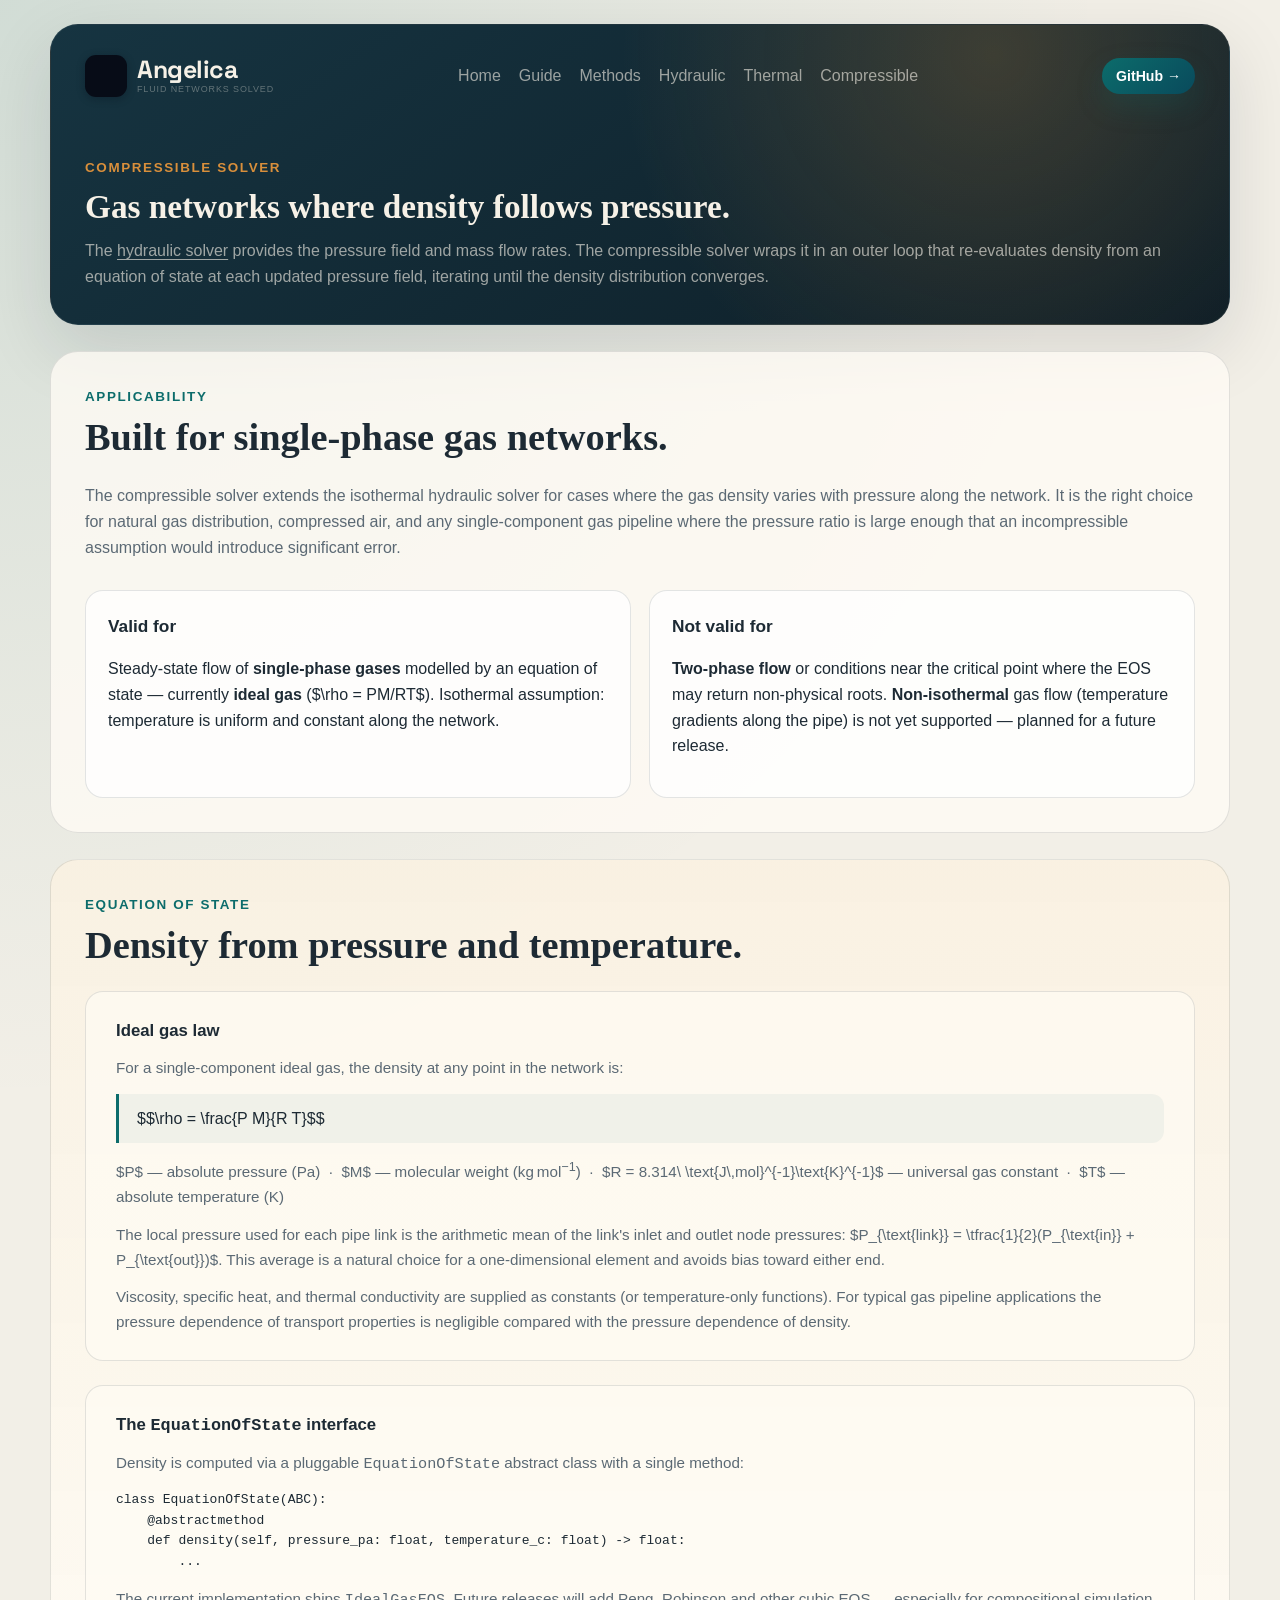
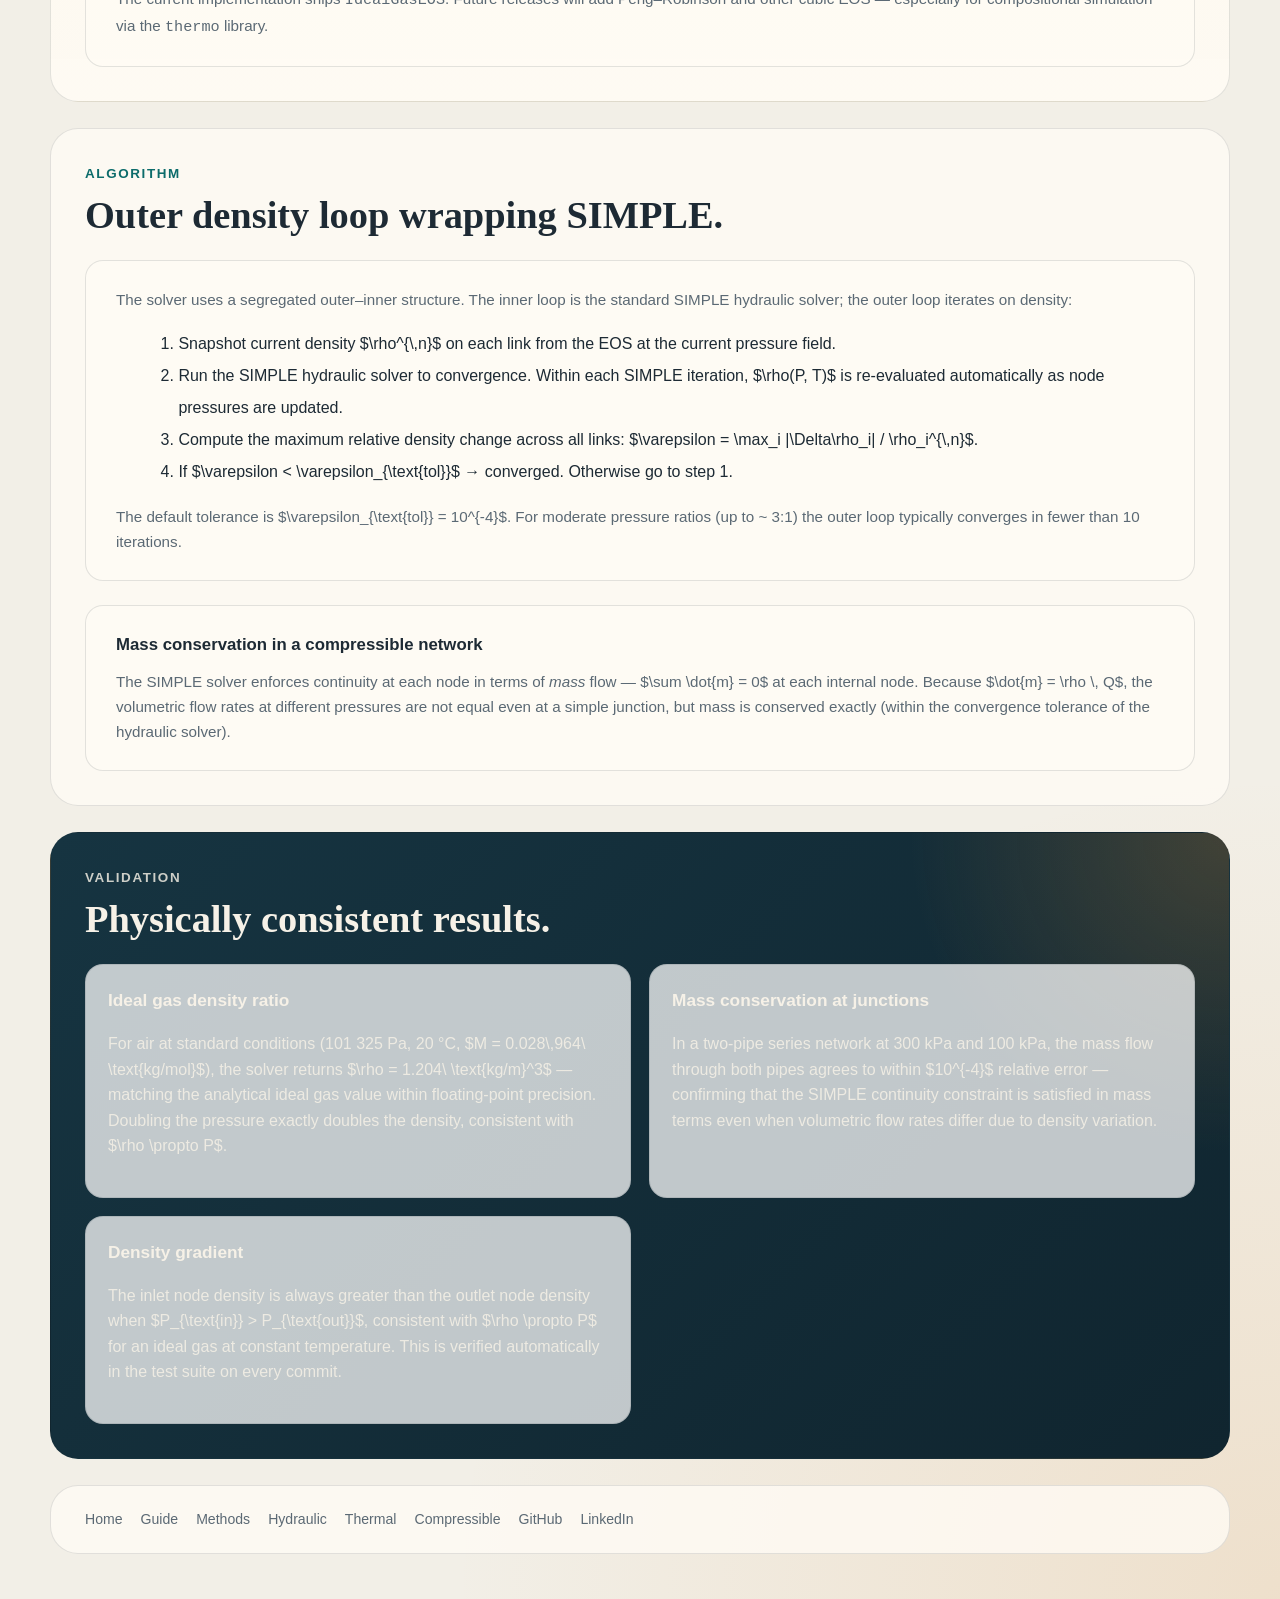
==== compressible.html @ 3259a933 "Add compressible solver page and update site navigation New page: compressible.html — ideal gas EOS," ====
<!DOCTYPE html>
<html lang="en">
  <head>
    <meta charset="UTF-8" />
    <meta name="viewport" content="width=device-width, initial-scale=1.0" />
    <title>Angelica — Compressible Solver</title>
    <meta
      name="description"
      content="Steady compressible pipe network solver: ideal gas equation of state, outer density iteration loop, and the segregated SIMPLE hydraulic core."
    />
    <meta property="og:type"        content="website" />
    <meta property="og:title"       content="Angelica — Compressible Solver" />
    <meta property="og:description" content="Compressible solver for gas pipe networks. Ideal gas EOS, density updated from pressure at each outer iteration, mass conservation verified." />
    <meta property="og:url"         content="https://scimonCFD.github.io/Angelica_website/compressible.html" />
    <meta name="twitter:card"       content="summary_large_image" />
    <meta property="og:image"       content="https://scimonCFD.github.io/Angelica_website/assets/slide_pipe.svg" />
    <link rel="preconnect" href="https://fonts.googleapis.com" />
    <link rel="preconnect" href="https://fonts.gstatic.com" crossorigin />
    <link href="https://fonts.googleapis.com/css2?family=Space+Grotesk:wght@700&display=swap" rel="stylesheet" />
    <link rel="stylesheet" href="https://cdn.jsdelivr.net/npm/katex@0.16.9/dist/katex.min.css" />
    <link rel="canonical" href="https://scimonCFD.github.io/Angelica_website/compressible.html" />
    <link rel="stylesheet" href="styles.css?v=15" />
    <link rel="icon" href="assets/logomark.svg" type="image/svg+xml" />
  </head>
  <body>
    <div class="page-shell">

      <header class="hero compact-hero methods-dark">
        <nav class="topbar">
          <a class="brand" href="index.html">
            <span class="brand-icon">
              <img src="assets/logomark.svg" alt="" class="brand-mark" />
            </span>
            <span class="brand-lockup">
              <span class="brand-name">Angelica</span>
              <span class="brand-tagline">Fluid networks solved</span>
            </span>
          </a>
          <div class="toplinks">
            <a href="index.html">Home</a>
            <a href="guide.html">Guide</a>
            <a href="methods.html">Methods</a>
            <a href="hydraulic.html">Hydraulic</a>
            <a href="thermal.html">Thermal</a>
            <a href="compressible.html">Compressible</a>
          </div>
          <a class="button primary small" href="https://github.com/ScimonCFD/Angelica" target="_blank" rel="noreferrer">GitHub &rarr;</a>
        </nav>

        <div class="methods-page-title">
          <p class="eyebrow">Compressible Solver</p>
          <h1>Gas networks where density follows pressure.</h1>
          <p class="methods-subtitle">
            The <a href="hydraulic.html" style="color:inherit;text-decoration:underline;text-underline-offset:3px;">hydraulic solver</a>
            provides the pressure field and mass flow rates.
            The compressible solver wraps it in an outer loop that re-evaluates
            density from an equation of state at each updated pressure field,
            iterating until the density distribution converges.
          </p>
        </div>
      </header>

      <main>

        <!-- SCOPE -->
        <section id="scope" class="section">
          <div class="section-head">
            <p class="eyebrow">Applicability</p>
            <h2>Built for single-phase gas networks.</h2>
          </div>
          <p class="section-intro">
            The compressible solver extends the isothermal hydraulic solver for cases
            where the gas density varies with pressure along the network.
            It is the right choice for natural gas distribution, compressed air,
            and any single-component gas pipeline where the pressure ratio is large
            enough that an incompressible assumption would introduce significant error.
          </p>
          <div class="bc-grid">
            <article class="info-card">
              <h3>Valid for</h3>
              <p>Steady-state flow of <strong>single-phase gases</strong> modelled
                by an equation of state — currently <strong>ideal gas</strong>
                ($\rho = PM/RT$). Isothermal assumption: temperature is uniform
                and constant along the network.</p>
            </article>
            <article class="info-card">
              <h3>Not valid for</h3>
              <p><strong>Two-phase flow</strong> or conditions near the critical
                point where the EOS may return non-physical roots.
                <strong>Non-isothermal</strong> gas flow (temperature gradients
                along the pipe) is not yet supported — planned for a future release.</p>
            </article>
          </div>
        </section>

        <!-- EQUATION OF STATE -->
        <section id="eos" class="section accent">
          <div class="section-head">
            <p class="eyebrow">Equation of state</p>
            <h2>Density from pressure and temperature.</h2>
          </div>

          <div class="method-block">
            <h3>Ideal gas law</h3>
            <p>
              For a single-component ideal gas, the density at any point in
              the network is:
            </p>
            <div class="eq-display">
              $$\rho = \frac{P M}{R T}$$
            </div>
            <p class="var-list">
              $P$ — absolute pressure (Pa) &nbsp;&middot;&nbsp;
              $M$ — molecular weight (kg&thinsp;mol<sup>&minus;1</sup>) &nbsp;&middot;&nbsp;
              $R = 8.314\ \text{J\,mol}^{-1}\text{K}^{-1}$ — universal gas constant &nbsp;&middot;&nbsp;
              $T$ — absolute temperature (K)
            </p>
            <p>
              The local pressure used for each pipe link is the arithmetic mean
              of the link's inlet and outlet node pressures:
              $P_{\text{link}} = \tfrac{1}{2}(P_{\text{in}} + P_{\text{out}})$.
              This average is a natural choice for a one-dimensional element
              and avoids bias toward either end.
            </p>
            <p>
              Viscosity, specific heat, and thermal conductivity are supplied as
              constants (or temperature-only functions). For typical gas pipeline
              applications the pressure dependence of transport properties is
              negligible compared with the pressure dependence of density.
            </p>
          </div>

          <div class="method-block">
            <h3>The <code>EquationOfState</code> interface</h3>
            <p>
              Density is computed via a pluggable <code>EquationOfState</code>
              abstract class with a single method:
            </p>
            <pre class="code-block">class EquationOfState(ABC):
    @abstractmethod
    def density(self, pressure_pa: float, temperature_c: float) -&gt; float:
        ...</pre>
            <p>
              The current implementation ships <code>IdealGasEOS</code>. Future
              releases will add Peng–Robinson and other cubic EOS — especially for
              compositional simulation via the
              <a href="https://github.com/CalebBell/thermo" target="_blank" rel="noreferrer"><code>thermo</code></a> library.
            </p>
          </div>
        </section>

        <!-- ALGORITHM -->
        <section id="algorithm" class="section">
          <div class="section-head">
            <p class="eyebrow">Algorithm</p>
            <h2>Outer density loop wrapping SIMPLE.</h2>
          </div>

          <div class="method-block">
            <p>
              The solver uses a segregated outer–inner structure.
              The inner loop is the standard SIMPLE hydraulic solver;
              the outer loop iterates on density:
            </p>
            <ol style="margin-left:1.4rem;line-height:2;">
              <li>Snapshot current density $\rho^{\,n}$ on each link from the EOS
                at the current pressure field.</li>
              <li>Run the SIMPLE hydraulic solver to convergence.
                Within each SIMPLE iteration, $\rho(P, T)$ is re-evaluated
                automatically as node pressures are updated.</li>
              <li>Compute the maximum relative density change across all links:
                $\varepsilon = \max_i |\Delta\rho_i| / \rho_i^{\,n}$.</li>
              <li>If $\varepsilon &lt; \varepsilon_{\text{tol}}$ &rarr; converged.
                Otherwise go to step&nbsp;1.</li>
            </ol>
            <p>
              The default tolerance is $\varepsilon_{\text{tol}} = 10^{-4}$.
              For moderate pressure ratios (up to ~&nbsp;3:1) the outer loop
              typically converges in fewer than 10 iterations.
            </p>
          </div>

          <div class="method-block">
            <h3>Mass conservation in a compressible network</h3>
            <p>
              The SIMPLE solver enforces continuity at each node in terms of
              <em>mass</em> flow — $\sum \dot{m} = 0$ at each internal node.
              Because $\dot{m} = \rho \, Q$, the volumetric flow rates at
              different pressures are not equal even at a simple junction,
              but mass is conserved exactly (within the convergence tolerance
              of the hydraulic solver).
            </p>
          </div>
        </section>

        <!-- VALIDATION -->
        <section id="validation" class="section dark">
          <div class="section-head">
            <p class="eyebrow">Validation</p>
            <h2>Physically consistent results.</h2>
          </div>
          <div class="bc-grid">
            <article class="info-card">
              <h3>Ideal gas density ratio</h3>
              <p>
                For air at standard conditions (101&nbsp;325&nbsp;Pa, 20&nbsp;&deg;C,
                $M = 0.028\,964\ \text{kg/mol}$), the solver returns
                $\rho = 1.204\ \text{kg/m}^3$ — matching the analytical
                ideal gas value within floating-point precision.
                Doubling the pressure exactly doubles the density, consistent
                with $\rho \propto P$.
              </p>
            </article>
            <article class="info-card">
              <h3>Mass conservation at junctions</h3>
              <p>
                In a two-pipe series network at 300&nbsp;kPa and 100&nbsp;kPa,
                the mass flow through both pipes agrees to within $10^{-4}$
                relative error — confirming that the SIMPLE continuity
                constraint is satisfied in mass terms even when volumetric
                flow rates differ due to density variation.
              </p>
            </article>
            <article class="info-card">
              <h3>Density gradient</h3>
              <p>
                The inlet node density is always greater than the outlet node
                density when $P_{\text{in}} > P_{\text{out}}$, consistent with
                $\rho \propto P$ for an ideal gas at constant temperature.
                This is verified automatically in the test suite on every commit.
              </p>
            </article>
          </div>
        </section>

      </main>

      <div id="references-root"></div>

      <footer class="site-footer">
        <nav class="footer-links">
          <a href="index.html">Home</a>
          <a href="guide.html">Guide</a>
          <a href="methods.html">Methods</a>
          <a href="hydraulic.html">Hydraulic</a>
          <a href="thermal.html">Thermal</a>
          <a href="compressible.html">Compressible</a>
          <a href="https://github.com/ScimonCFD/Angelica" target="_blank" rel="noreferrer">GitHub</a>
          <a href="https://www.linkedin.com/in/simonrodriguezl" target="_blank" rel="noreferrer">LinkedIn</a>
        </nav>
      </footer>

    </div>

    <script defer src="https://cdn.jsdelivr.net/npm/katex@0.16.9/dist/katex.min.js"></script>
    <script defer src="https://cdn.jsdelivr.net/npm/katex@0.16.9/dist/contrib/auto-render.min.js"
      onload="renderMathInElement(document.body, {delimiters:[{left:'$$',right:'$$',display:true},{left:'$',right:'$',display:false}]})"></script>
  </body>
</html>
---- styles.css ----
:root {
  --bg: #f2efe7;
  --panel: #fffaf0;
  --ink: #1d2a34;
  --muted: #5b6974;
  --line: rgba(29, 42, 52, 0.12);
  --brand: #0c6c6b;
  --brand-deep: #094a5c;
  --accent: #d98f3b;
  --shadow: 0 24px 70px rgba(14, 26, 38, 0.12);
  --radius-lg: 28px;
  --radius-md: 18px;
  --radius-sm: 12px;
}

* {
  box-sizing: border-box;
}

html {
  scroll-behavior: smooth;
}

body {
  margin: 0;
  color: var(--ink);
  background:
    radial-gradient(circle at top left, rgba(12, 108, 107, 0.14), transparent 32%),
    radial-gradient(circle at bottom right, rgba(217, 143, 59, 0.16), transparent 24%),
    var(--bg);
  font-family: "Avenir Next", "Segoe UI", "Helvetica Neue", sans-serif;
  line-height: 1.6;
}

a {
  color: inherit;
  text-decoration: none;
}

.page-shell {
  width: min(1180px, calc(100% - 40px));
  margin: 24px auto 48px;
}

.hero {
  padding: 30px 34px 40px;
  border: 1px solid var(--line);
  border-radius: var(--radius-lg);
  background:
    linear-gradient(135deg, rgba(255, 250, 240, 0.96), rgba(245, 241, 232, 0.96)),
    var(--panel);
  box-shadow: var(--shadow);
}

/* Topbar: 3-item layout */
.topbar {
  display: flex;
  align-items: center;
  justify-content: space-between;
  gap: 24px;
  margin-bottom: 46px;
}

.brand {
  display: flex;
  align-items: center;
  gap: 10px;
}

.brand-icon {
  display: flex;
  align-items: center;
  justify-content: center;
  width: 42px;
  height: 42px;
  background: #070c17;
  border-radius: 11px;
  flex-shrink: 0;
  box-shadow: 0 2px 8px rgba(7, 12, 23, 0.28);
}

.brand-mark {
  height: 28px;
  width: auto;
}

.brand-icon--sm {
  width: 30px;
  height: 30px;
  border-radius: 8px;
}

.brand-name--sm {
  font-size: 1.05rem;
}

.brand-lockup {
  display: block;
}

.brand-name {
  display: block;
  font-family: "Space Grotesk", "Inter", "Segoe UI", sans-serif;
  font-size: 1.55rem;
  font-weight: 700;
  letter-spacing: -0.02em;
  color: var(--ink);
  line-height: 1;
}

.brand-tagline {
  display: block;
  font-size: 0.56rem;
  font-weight: 500;
  letter-spacing: 0.1em;
  text-transform: uppercase;
  color: var(--muted);
  opacity: 0.7;
  line-height: 1;
  margin-top: 3px;
}

.toplinks {
  display: flex;
  flex-wrap: wrap;
  gap: 18px;
  color: var(--muted);
}

.toplinks a:hover {
  color: var(--brand-deep);
}

.hero-grid {
  display: grid;
  grid-template-columns: 1.1fr 0.9fr;
  gap: 34px;
  align-items: center;
}

.eyebrow {
  margin: 0 0 10px;
  color: var(--brand);
  font-size: 0.84rem;
  font-weight: 700;
  letter-spacing: 0.12em;
  text-transform: uppercase;
}

.hero h1,
.section h2 {
  margin: 0;
  font-family: Georgia, "Times New Roman", serif;
  line-height: 1.08;
}

.hero h1 {
  font-size: clamp(1.8rem, 3.2vw, 3.4rem);
  max-width: 26ch;
}

.hero-text {
  max-width: 58ch;
  margin: 18px 0 0;
  font-size: 1.08rem;
  color: var(--muted);
}

.hero-actions {
  display: flex;
  flex-wrap: wrap;
  gap: 14px;
  margin-top: 28px;
}

.button {
  display: inline-flex;
  align-items: center;
  justify-content: center;
  min-height: 48px;
  padding: 0 18px;
  border-radius: 999px;
  font-weight: 700;
  transition: transform 140ms ease, box-shadow 140ms ease, background 140ms ease;
}

.button:hover {
  transform: translateY(-1px);
}

.button.primary {
  color: white;
  background: linear-gradient(135deg, var(--brand), var(--brand-deep));
  box-shadow: 0 12px 28px rgba(12, 108, 107, 0.22);
}

.button.secondary {
  border: 1px solid var(--line);
  background: rgba(255, 255, 255, 0.55);
}

/* Small button variant */
.button.small { min-height: 36px; padding: 0 14px; font-size: 0.88rem; }

.hero-panel {
  display: flex;
  justify-content: center;
}

/* Card hover lift */
.hero-card, .info-card, .step {
  border: 1px solid var(--line);
  border-radius: var(--radius-md);
  background: rgba(255, 255, 255, 0.74);
  transition: transform 160ms ease, box-shadow 160ms ease;
}

.info-card:hover, .step:hover {
  transform: translateY(-2px);
  box-shadow: 0 8px 28px rgba(14, 26, 38, 0.10);
}

.hero-card {
  width: 100%;
  padding: 26px;
}

.card-label {
  margin-bottom: 18px;
  color: var(--muted);
  font-size: 0.88rem;
  text-transform: uppercase;
  letter-spacing: 0.08em;
}

.feature-list {
  margin: 0;
  padding-left: 20px;
}

.feature-list li + li {
  margin-top: 8px;
}

.section {
  margin-top: 26px;
  padding: 34px;
  border: 1px solid var(--line);
  border-radius: var(--radius-lg);
  background: rgba(255, 252, 245, 0.78);
}

.section.accent {
  background: linear-gradient(180deg, rgba(249, 241, 225, 0.94), rgba(255, 251, 244, 0.9));
}

.section.dark {
  color: #f6f1e7;
  background:
    radial-gradient(circle at top right, rgba(217, 143, 59, 0.24), transparent 24%),
    linear-gradient(135deg, #163441, #10252f);
}

.section.dark .eyebrow,
.section.dark p {
  color: rgba(246, 241, 231, 0.82);
}

.section-head {
  margin-bottom: 24px;
}

.section h2 {
  font-size: clamp(1.75rem, 3vw, 3rem);
}

.two-column {
  display: grid;
  grid-template-columns: repeat(2, minmax(0, 1fr));
  gap: 26px;
}

.steps {
  display: grid;
  grid-template-columns: repeat(4, minmax(0, 1fr));
  gap: 18px;
}

.step,
.info-card {
  padding: 22px;
}

.step-number {
  display: inline-block;
  margin-bottom: 12px;
  color: var(--accent);
  font-weight: 800;
  letter-spacing: 0.08em;
}

.step h3,
.info-card h3 {
  margin: 0 0 10px;
  font-size: 1.08rem;
}

.card-link {
  margin-top: 14px;
  font-weight: 700;
  color: var(--brand-deep);
}

.cards {
  display: grid;
  grid-template-columns: repeat(3, minmax(0, 1fr));
  gap: 18px;
  align-items: start;
}

.bench-table {
  width: 100%;
  border-collapse: collapse;
  margin: 14px 0 8px;
  font-size: 0.82rem;
}

.bench-table th,
.bench-table td {
  padding: 5px 8px;
  text-align: right;
  border-bottom: 1px solid var(--line);
}

.bench-table th:first-child,
.bench-table td:first-child {
  text-align: left;
}

.bench-table thead th {
  font-size: 0.75rem;
  letter-spacing: 0.04em;
  text-transform: uppercase;
  color: var(--muted);
  border-bottom: 2px solid var(--line);
}

.bench-table tbody tr:last-child td {
  border-bottom: none;
}

.bench-note {
  margin: 0;
  font-size: 0.78rem;
  color: var(--muted);
  border-top: 1px solid var(--line);
  padding-top: 8px;
}

.bench-result {
  margin-top: 14px;
  padding: 8px 10px;
  background: rgba(22, 163, 74, 0.07);
  border-radius: 6px;
  font-size: 0.86rem;
  font-weight: 600;
  color: var(--ink);
}
.bench-result::before {
  content: '\2713\00a0\00a0';
  color: #16a34a;
}

.tutorial-case-list {
  margin: 10px 0 0;
  padding-left: 18px;
  font-size: 0.82rem;
  color: var(--muted);
  line-height: 1.55;
  display: flex;
  flex-direction: column;
  gap: 2px;
}

.cards.four-up {
  grid-template-columns: repeat(4, minmax(0, 1fr));
}

.compact-hero {
  padding-bottom: 28px;
}

.methods-hero .hero-copy h1 {
  max-width: none;
}

.workflow-figure {
  display: grid;
  grid-template-columns: 1fr auto 1fr;
  gap: 18px;
  align-items: start;
}

.workflow-column {
  display: flex;
  flex-direction: column;
  gap: 10px;
}

.workflow-label {
  color: var(--brand);
  font-size: 0.88rem;
  font-weight: 800;
  letter-spacing: 0.08em;
  text-transform: uppercase;
}

.workflow-box {
  padding: 18px;
  border: 1px solid var(--line);
  border-radius: var(--radius-md);
  background: rgba(255, 255, 255, 0.76);
}

.workflow-note {
  display: block;
  margin-top: 8px;
  color: var(--muted);
  font-size: 0.94rem;
}

.workflow-arrow {
  text-align: center;
  color: var(--accent);
  font-size: 1.15rem;
  font-weight: 800;
}

.workflow-divider {
  width: 1px;
  min-height: 100%;
  background: var(--line);
}

.roadmap-grid {
  display: grid;
  grid-template-columns: 1fr auto 1fr auto 1fr;
  grid-template-rows: auto auto;
  gap: 14px;
  align-items: start;
}

.roadmap-col5 {
  display: flex;
  flex-direction: column;
  gap: 6px;
}

.roadmap-arrow {
  color: rgba(255, 255, 255, 0.35);
  font-size: 1.3rem;
  text-align: center;
  padding: 18px 2px 0;
}

.roadmap-arrow--faint {
  opacity: 0.4;
}

.roadmap-arrow--vert {
  padding: 0;
}

.roadmap-item {
  padding: 18px;
  border: 1px solid rgba(255, 255, 255, 0.14);
  border-radius: var(--radius-sm);
  background: rgba(255, 255, 255, 0.05);
}

.roadmap-item.current {
  border-color: rgba(217, 143, 59, 0.75);
  background: linear-gradient(135deg, rgba(217, 143, 59, 0.26), rgba(255, 255, 255, 0.08));
  box-shadow: 0 16px 36px rgba(217, 143, 59, 0.16);
}

.roadmap-item.future {
  opacity: 0.62;
}

.roadmap-item.horizon {
  opacity: 0.38;
  border-style: dashed;
  border-color: rgba(255, 255, 255, 0.1);
}

.roadmap-connector--faint {
  opacity: 0.35;
}

.roadmap-tag--horizon {
  background: rgba(255, 255, 255, 0.08);
  color: rgba(255, 241, 214, 0.6);
}

.roadmap-tag {
  display: inline-block;
  margin-bottom: 10px;
  padding: 4px 10px;
  border-radius: 999px;
  background: rgba(255, 255, 255, 0.16);
  color: #fff1d6;
  font-size: 0.76rem;
  font-weight: 800;
  letter-spacing: 0.08em;
  text-transform: uppercase;
}

.sub-nodes-row {
  display: flex;
  gap: 8px;
  justify-content: space-around;
}

.sub-node {
  flex: 1;
  padding: 5px 8px;
  border-radius: 6px;
  font-size: 0.76rem;
  text-align: center;
  border: 1px solid rgba(255, 255, 255, 0.2);
  background: rgba(255, 255, 255, 0.06);
  color: rgba(244, 232, 207, 0.75);
}

.sub-node.wip {
  border-style: dashed;
  border-color: rgba(255, 200, 80, 0.45);
  background: rgba(255, 180, 0, 0.06);
  color: rgba(244, 232, 207, 0.4);
  font-style: italic;
}

.sub-arrows-row {
  display: flex;
  justify-content: space-around;
  color: rgba(255, 255, 255, 0.28);
  font-size: 0.85rem;
  padding: 0 16px;
}

.section.compact {
  text-align: center;
}

.section.compact .section-head h2 {
  max-width: none;
}

.section.colophon {
  text-align: center;
  background: transparent;
  border-color: transparent;
  box-shadow: none;
  padding-top: 10px;
  padding-bottom: 10px;
}

.contact-note {
  max-width: 54ch;
  margin: 0 auto;
  color: var(--muted);
}

.contact-link {
  margin: 14px 0 0;
  font-weight: 700;
}

.contact-link a {
  color: var(--brand-deep);
}

/* Stat row */
.stat-row {
  display: flex;
  align-items: center;
  gap: 20px;
  margin: 22px 0;
  padding: 14px 18px;
  width: fit-content;
  background: rgba(255, 255, 255, 0.55);
  border: 1px solid var(--line);
  border-radius: var(--radius-sm);
}

.stat { display: flex; flex-direction: column; gap: 2px; }

.stat-value {
  font-family: Georgia, "Times New Roman", serif;
  font-size: 1.4rem;
  font-weight: 700;
  color: var(--brand);
  line-height: 1;
}

.stat-label {
  font-size: 0.72rem;
  color: var(--muted);
  letter-spacing: 0.06em;
  text-transform: uppercase;
}

.stat-divider { width: 1px; height: 30px; background: var(--line); flex-shrink: 0; }

/* Value grid (Why section) */
.value-grid {
  display: grid;
  grid-template-columns: repeat(2, minmax(0, 1fr));
  gap: 1px;
  background: var(--line);
  border: 1px solid var(--line);
  border-radius: var(--radius-lg);
  overflow: hidden;
}

.value-card {
  padding: 38px 36px;
  background: rgba(255, 252, 245, 0.88);
  transition: background 160ms ease;
}

.value-card:hover {
  background: rgba(255, 255, 255, 0.96);
}

.value-card h3 {
  margin: 0 0 14px;
  font-family: Georgia, "Times New Roman", serif;
  font-size: 1.35rem;
  font-weight: 700;
  line-height: 1.15;
}

.value-card p {
  margin: 0;
  color: var(--muted);
  font-size: 0.96rem;
  line-height: 1.62;
}

/* Capability grid */
.cap-grid {
  display: grid;
  grid-template-columns: repeat(3, minmax(0, 1fr));
  gap: 18px;
}

.cap-card {
  padding: 24px;
  border: 1px solid var(--line);
  border-radius: var(--radius-md);
  background: rgba(255, 255, 255, 0.74);
  transition: transform 160ms ease, box-shadow 160ms ease, border-color 160ms ease;
}

.cap-card:hover {
  transform: translateY(-2px);
  box-shadow: 0 8px 28px rgba(14, 26, 38, 0.10);
  border-color: rgba(12, 108, 107, 0.35);
}

.cap-icon { width: 32px; height: 32px; color: var(--brand); margin-bottom: 14px; }
.cap-icon svg { width: 32px; height: 32px; }
.cap-card h3 { margin: 0 0 8px; font-size: 1.02rem; }
.cap-card p { margin: 0; color: var(--muted); font-size: 0.93rem; line-height: 1.57; }

/* Download section */
.download-grid {
  display: grid;
  grid-template-columns: 1fr 1fr;
  gap: 18px;
  align-items: start;
}

.download-card {
  padding: 30px 32px;
  border: 1px solid var(--line);
  border-radius: var(--radius-md);
  background: rgba(255, 255, 255, 0.74);
  display: flex;
  flex-direction: column;
  gap: 12px;
}

.download-card--featured {
  border-color: rgba(12, 108, 107, 0.35);
  background: linear-gradient(135deg, rgba(12, 108, 107, 0.05), rgba(255, 255, 255, 0.85));
  box-shadow: 0 8px 32px rgba(12, 108, 107, 0.10);
}

.download-os-label {
  display: flex;
  align-items: center;
  gap: 8px;
  font-size: 0.84rem;
  font-weight: 700;
  letter-spacing: 0.08em;
  text-transform: uppercase;
  color: var(--brand);
}

.download-os-icon {
  width: 18px;
  height: 18px;
  flex-shrink: 0;
}

.download-card h3 {
  margin: 0;
  font-size: 1.25rem;
  font-family: Georgia, "Times New Roman", serif;
}

.download-card p {
  margin: 0;
  color: var(--muted);
  font-size: 0.95rem;
  line-height: 1.62;
}

.download-meta {
  font-size: 0.82rem !important;
  color: var(--muted);
  opacity: 0.8;
}

.download-btn {
  align-self: flex-start;
  margin-top: 4px;
}

.download-code {
  margin: 0;
  padding: 14px 18px;
  background: var(--ink);
  color: #a8d8a8;
  font-family: "SF Mono", "Fira Code", "Consolas", monospace;
  font-size: 0.84rem;
  line-height: 1.7;
  border-radius: var(--radius-sm);
  overflow-x: auto;
  white-space: pre;
}

@media (max-width: 680px) {
  .download-grid {
    grid-template-columns: 1fr;
  }
}

/* Methods callout */
.methods-callout {
  margin-top: 20px;
  padding: 16px 22px;
  border: 1px solid rgba(12, 108, 107, 0.22);
  border-left: 3px solid var(--brand);
  border-radius: var(--radius-sm);
  background: rgba(12, 108, 107, 0.04);
}

.methods-callout p { margin: 0; color: var(--muted); font-size: 0.94rem; }
.methods-callout a { color: var(--brand-deep); font-weight: 600; }
.methods-callout a:hover { text-decoration: underline; }

/* Author strip */
.author-strip {
  margin-top: 26px;
  padding: 36px 40px;
  border: 1px solid var(--line);
  border-radius: var(--radius-lg);
  background: linear-gradient(135deg, rgba(12, 108, 107, 0.06), rgba(217, 143, 59, 0.06));
}

.author-inner {
  display: flex;
  align-items: center;
  gap: 32px;
  flex-wrap: wrap;
}

.author-text {
  flex: 1;
  min-width: 0;
}

.author-bio {
  margin: 0;
  color: var(--muted);
  font-size: 1rem;
  line-height: 1.65;
}

.author-bio a {
  color: var(--brand-deep);
  font-weight: 600;
}

.author-actions {
  display: flex;
  gap: 12px;
  flex-shrink: 0;
  flex-wrap: wrap;
}

/* References */
.cite {
  font-size: 0.78em;
  vertical-align: super;
  line-height: 0;
  color: var(--brand);
  font-weight: 700;
  text-decoration: none;
}

.cite:hover {
  text-decoration: underline;
}

.ref-section {
  background: rgba(255, 252, 245, 0.55);
}

.ref-list {
  margin: 0;
  padding-left: 24px;
  display: flex;
  flex-direction: column;
  gap: 0;
}

.ref-list li {
  font-size: 0.9rem;
  line-height: 1.65;
  color: var(--ink);
  padding: 10px 0;
  border-bottom: 1px solid var(--line);
  text-align: justify;
  hyphens: auto;
}

.ref-list li:last-child {
  border-bottom: none;
  padding-bottom: 0;
}

/* Footer */
.site-footer {
  margin-top: 26px;
  padding: 22px 34px;
  border: 1px solid var(--line);
  border-radius: var(--radius-lg);
  background: rgba(255, 252, 245, 0.78);
  display: flex;
  align-items: center;
  justify-content: space-between;
  gap: 20px;
  flex-wrap: wrap;
}

.footer-brand {
  display: flex;
  align-items: center;
  gap: 8px;
}

.footer-mark { height: 22px; }
.footer-links { display: flex; gap: 18px; flex-wrap: wrap; color: var(--muted); font-size: 0.88rem; }
.footer-links a:hover { color: var(--brand-deep); }
.footer-copy { margin: 0; font-size: 0.82rem; color: var(--muted); }
.footer-copy a { color: var(--brand-deep); }

/* Scroll reveal */
.reveal {
  opacity: 0;
  transform: translateY(22px);
  transition: opacity 0.55s cubic-bezier(0.16, 1, 0.3, 1),
              transform 0.55s cubic-bezier(0.16, 1, 0.3, 1);
}

.reveal.revealed {
  opacity: 1;
  transform: translateY(0);
}

@media (max-width: 980px) {
  .hero-grid,
  .two-column,
  .steps,
  .cards,
  .cards.four-up,
  .workflow-figure,
  .roadmap-grid,
  .cap-grid,
  .value-grid {
    grid-template-columns: 1fr;
  }

  .cap-grid {
    grid-template-columns: repeat(2, minmax(0, 1fr));
  }

  .workflow-divider {
    display: none;
  }

  .hero h1 {
    max-width: 100%;
  }

  /* Roadmap: inline grid-column/grid-row attrs override grid-template-columns,
     so strip them explicitly and hide the arrows — items stack in source order. */
  .roadmap-grid > * {
    grid-column: auto !important;
    grid-row: auto !important;
  }

  .roadmap-arrow {
    display: none !important;
  }
}

@media (max-width: 640px) {
  .page-shell {
    width: min(100% - 20px, 1180px);
    margin: 10px auto 28px;
  }

  .hero,
  .section {
    padding: 22px 18px;
  }


  .topbar {
    align-items: flex-start;
    flex-direction: column;
    margin-bottom: 28px;
  }

  .toplinks {
    gap: 10px 14px;
  }

  .cap-grid {
    grid-template-columns: 1fr;
  }

  .site-footer {
    flex-direction: column;
    align-items: flex-start;
  }

  .stat-row {
    flex-wrap: wrap;
  }
}

/* Page load animations */
@keyframes heroIn {
  from { opacity: 0; transform: translateY(18px); }
  to   { opacity: 1; transform: translateY(0); }
}

.hero-copy  { animation: heroIn 0.6s cubic-bezier(0.16, 1, 0.3, 1) both; }
.hero-panel { animation: heroIn 0.6s 0.14s cubic-bezier(0.16, 1, 0.3, 1) both; }

/* Slider fade */
@keyframes slideFadeIn {
  from { opacity: 0; }
  to   { opacity: 1; }
}

/* ── Slider ── */
.slider {
  width: 100%;
  border-radius: var(--radius-md);
  overflow: hidden;
  border: 1px solid var(--line);
  background: #070c17;
}

.slider .slide {
  display: none;
  flex-direction: column;
}

.slider .slide.active {
  display: flex;
}

.slide-img {
  width: 100%;
  display: block;
}

.slide-caption {
  margin: 0;
  padding: 10px 16px 12px;
  color: rgba(180, 200, 210, 0.85);
  font-size: 0.82rem;
  letter-spacing: 0.06em;
  text-transform: uppercase;
  background: #070c17;
}

.slider-dots {
  display: flex;
  justify-content: center;
  gap: 8px;
  padding: 0 0 12px;
  background: #070c17;
}

.dot {
  width: 7px;
  height: 7px;
  border-radius: 50%;
  border: none;
  background: rgba(255, 255, 255, 0.2);
  cursor: pointer;
  padding: 0;
  transition: background 200ms;
}

.dot.active {
  background: #3a9fd4;
}

/* ── Methods page hero ── */
.hero.methods-dark {
  color: #f6f1e7;
  background:
    radial-gradient(circle at 80% 10%, rgba(217, 143, 59, 0.22), transparent 38%),
    linear-gradient(145deg, #163441 0%, #0e1e27 100%);
  border-color: rgba(255, 255, 255, 0.06);
}

.hero.methods-dark .eyebrow {
  color: var(--accent);
}

.hero.methods-dark .toplinks {
  color: rgba(246, 241, 231, 0.6);
}

.hero.methods-dark .toplinks a:hover {
  color: #f6f1e7;
}

.hero.methods-dark .hero-text {
  color: rgba(246, 241, 231, 0.68);
}

.hero.methods-dark .brand-name {
  color: #f6f1e7;
}

.hero.methods-dark .brand-tagline {
  color: rgba(246, 241, 231, 0.5);
}

.methods-page-title {
  padding: 14px 0 6px;
}

.methods-page-title h1 {
  margin: 8px 0 14px;
  font-size: clamp(1.6rem, 2.6vw, 2.8rem);
  max-width: none;
  color: #f6f1e7;
  line-height: 1.08;
}

.methods-subtitle {
  margin: 0;
  color: rgba(246, 241, 231, 0.62);
  font-size: 1rem;
  line-height: 1.6;
}

.algo-figure {
  margin: 28px 0 0;
  text-align: center;
}

.algo-flowchart {
  display: block;
  margin: 0 auto;
  max-width: 420px;
  width: 100%;
  border-radius: var(--radius-md);
  background: rgba(255, 252, 245, 0.96);
  padding: 10px;
}

.algo-figure figcaption {
  display: block;
  margin-top: 18px;
  width: min(100%, 420px);
  margin-left: auto;
  margin-right: auto;
  text-align: left;
  color: rgba(246, 241, 231, 0.62);
  font-size: 0.88rem;
  line-height: 1.55;
}

.algo-figure figcaption .eq-ref {
  background: rgba(255, 255, 255, 0.1);
  color: rgba(246, 241, 231, 0.85);
}

.algo-figure figcaption .eq-ref:hover {
  background: rgba(255, 255, 255, 0.18);
}

.node-cv-figure {
  margin: 20px 0 24px;
  text-align: center;
}

.node-cv-img {
  display: block;
  width: 100%;
  max-width: 680px;
  margin: 0 auto;
  border-radius: var(--radius-sm);
  background: rgba(255, 252, 245, 0.97);
  padding: 12px 16px;
}

.node-cv-figure figcaption {
  display: block;
  margin-top: 12px;
  width: min(100%, 680px);
  margin-left: auto;
  margin-right: auto;
  text-align: left;
  color: var(--muted);
  font-size: 0.88rem;
  line-height: 1.55;
}

.methods-hero-eq {
  margin: 26px 0 22px;
  padding: 20px 32px;
  border: 1px solid rgba(255, 255, 255, 0.1);
  border-radius: var(--radius-sm);
  background: rgba(255, 255, 255, 0.05);
  text-align: center;
  color: #f6f1e7;
  max-width: 480px;
  overflow-x: auto;
}

/* ── Methods page ── */
.section-intro {
  width: 100%;
  margin: 0 0 28px;
  color: var(--muted);
  font-size: 1rem;
  line-height: 1.65;
}

.section-intro--dark {
  color: rgba(246, 241, 231, 0.72);
}

.method-block {
  margin-bottom: 24px;
  padding: 26px 30px;
  border: 1px solid var(--line);
  border-radius: var(--radius-md);
  background: rgba(255, 252, 245, 0.65);
}

.section.dark .method-block {
  border-color: rgba(255, 255, 255, 0.08);
  background:
    linear-gradient(135deg, rgba(17, 35, 44, 0.68), rgba(20, 43, 54, 0.58));
  box-shadow: inset 0 1px 0 rgba(255, 255, 255, 0.03);
}

.method-block:last-child {
  margin-bottom: 0;
}

.method-list {
  margin: 12px 0 16px;
  padding-left: 20px;
  display: flex;
  flex-direction: column;
  gap: 10px;
}

.method-list li {
  line-height: 1.6;
  color: inherit;
}

.method-block h3 {
  margin: 0 0 10px;
  font-size: 1.05rem;
  font-weight: 700;
}

.method-block > p {
  margin: 0 0 12px;
  color: var(--muted);
  font-size: 0.95rem;
  line-height: 1.65;
}

.method-block > p:last-child {
  margin-bottom: 0;
}

.eq-display {
  margin: 14px 0;
  padding: 12px 18px;
  border-left: 3px solid var(--brand);
  border-radius: 0 var(--radius-sm) var(--radius-sm) 0;
  background: rgba(12, 108, 107, 0.05);
  overflow-x: auto;
}

/* KaTeX doesn't honour the parent overflow on its own */
.eq-display .katex-display,
.vstar-eq .katex-display {
  width: 100%;
  overflow-x: auto;
  overflow-y: hidden;
  padding-bottom: 2px;
  margin: 0;
}

.eq-central {
  border-left: none;
  border-radius: var(--radius-sm);
  border: 1px solid rgba(12, 108, 107, 0.18);
  text-align: center;
  margin: 18px auto;
  max-width: 520px;
}

.var-list {
  margin: 8px 0 0;
  font-size: 0.88rem;
  color: var(--muted);
  line-height: 1.6;
}

.bc-grid {
  display: grid;
  grid-template-columns: 1fr 1fr;
  gap: 18px;
  margin-top: 14px;
}

.vstar-grid {
  display: grid;
  gap: 14px;
  margin-top: 18px;
}

.vstar-row {
  display: grid;
  grid-template-columns: 1fr 1.1fr;
  gap: 24px;
  align-items: center;
  padding: 20px 0 0;
  border-top: 1px solid rgba(255, 255, 255, 0.08);
}

.vstar-copy h3 {
  margin: 0 0 6px;
  color: #f6f1e7;
  font-size: 1rem;
}

.vstar-copy p {
  margin: 0;
  color: rgba(246, 241, 231, 0.82);
  font-size: 0.96rem;
  line-height: 1.62;
}

.vstar-eq {
  display: flex;
  align-items: center;
  justify-content: center;
  margin: 0;
  min-height: 84px;
  padding: 8px 16px;
  border-radius: var(--radius-sm);
  border: 1px solid rgba(255, 255, 255, 0.08);
  border-left: 3px solid rgba(12, 108, 107, 0.85);
  background:
    linear-gradient(135deg, rgba(14, 38, 48, 0.74), rgba(18, 48, 61, 0.62));
  box-shadow: inset 0 1px 0 rgba(255, 255, 255, 0.04);
  color: #f4ede0;
  text-align: center;
}

.vstar-eq .katex-display {
  margin: 0;
}

.vstar-eq .katex {
  color: #f4ede0;
}

.bc-note {
  margin-top: 14px;
  color: var(--muted);
  font-size: 0.93rem;
  line-height: 1.6;
}

.eq-ref {
  display: inline-block;
  padding: 1px 7px;
  border-radius: 4px;
  background: rgba(12, 108, 107, 0.10);
  color: var(--brand);
  font-size: 0.8rem;
  font-weight: 600;
  text-decoration: none;
  transition: background 0.15s;
}

.eq-ref:hover {
  background: rgba(12, 108, 107, 0.20);
}

@media (max-width: 640px) {
  .bc-grid {
    grid-template-columns: 1fr;
  }

  .vstar-row {
    grid-template-columns: 1fr;
    gap: 10px;
  }

  .method-block {
    padding: 18px 16px;
  }
}
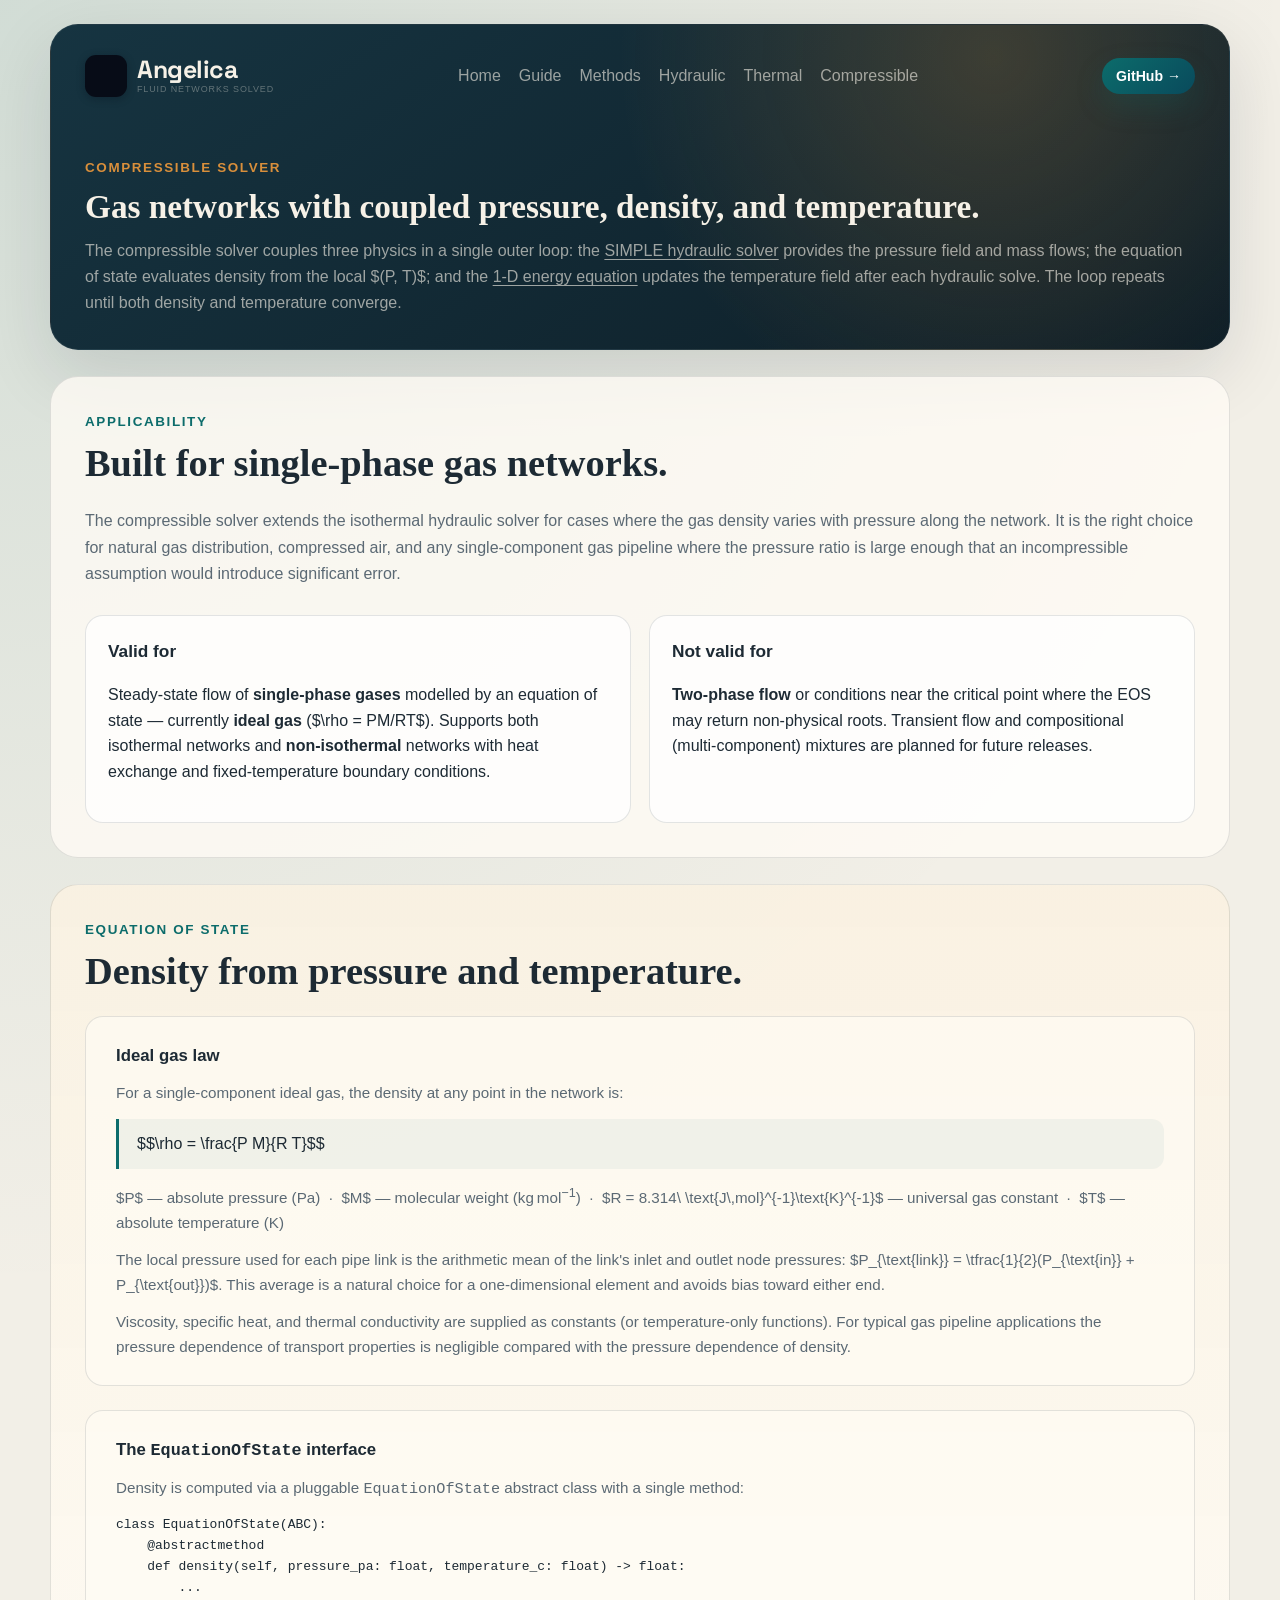
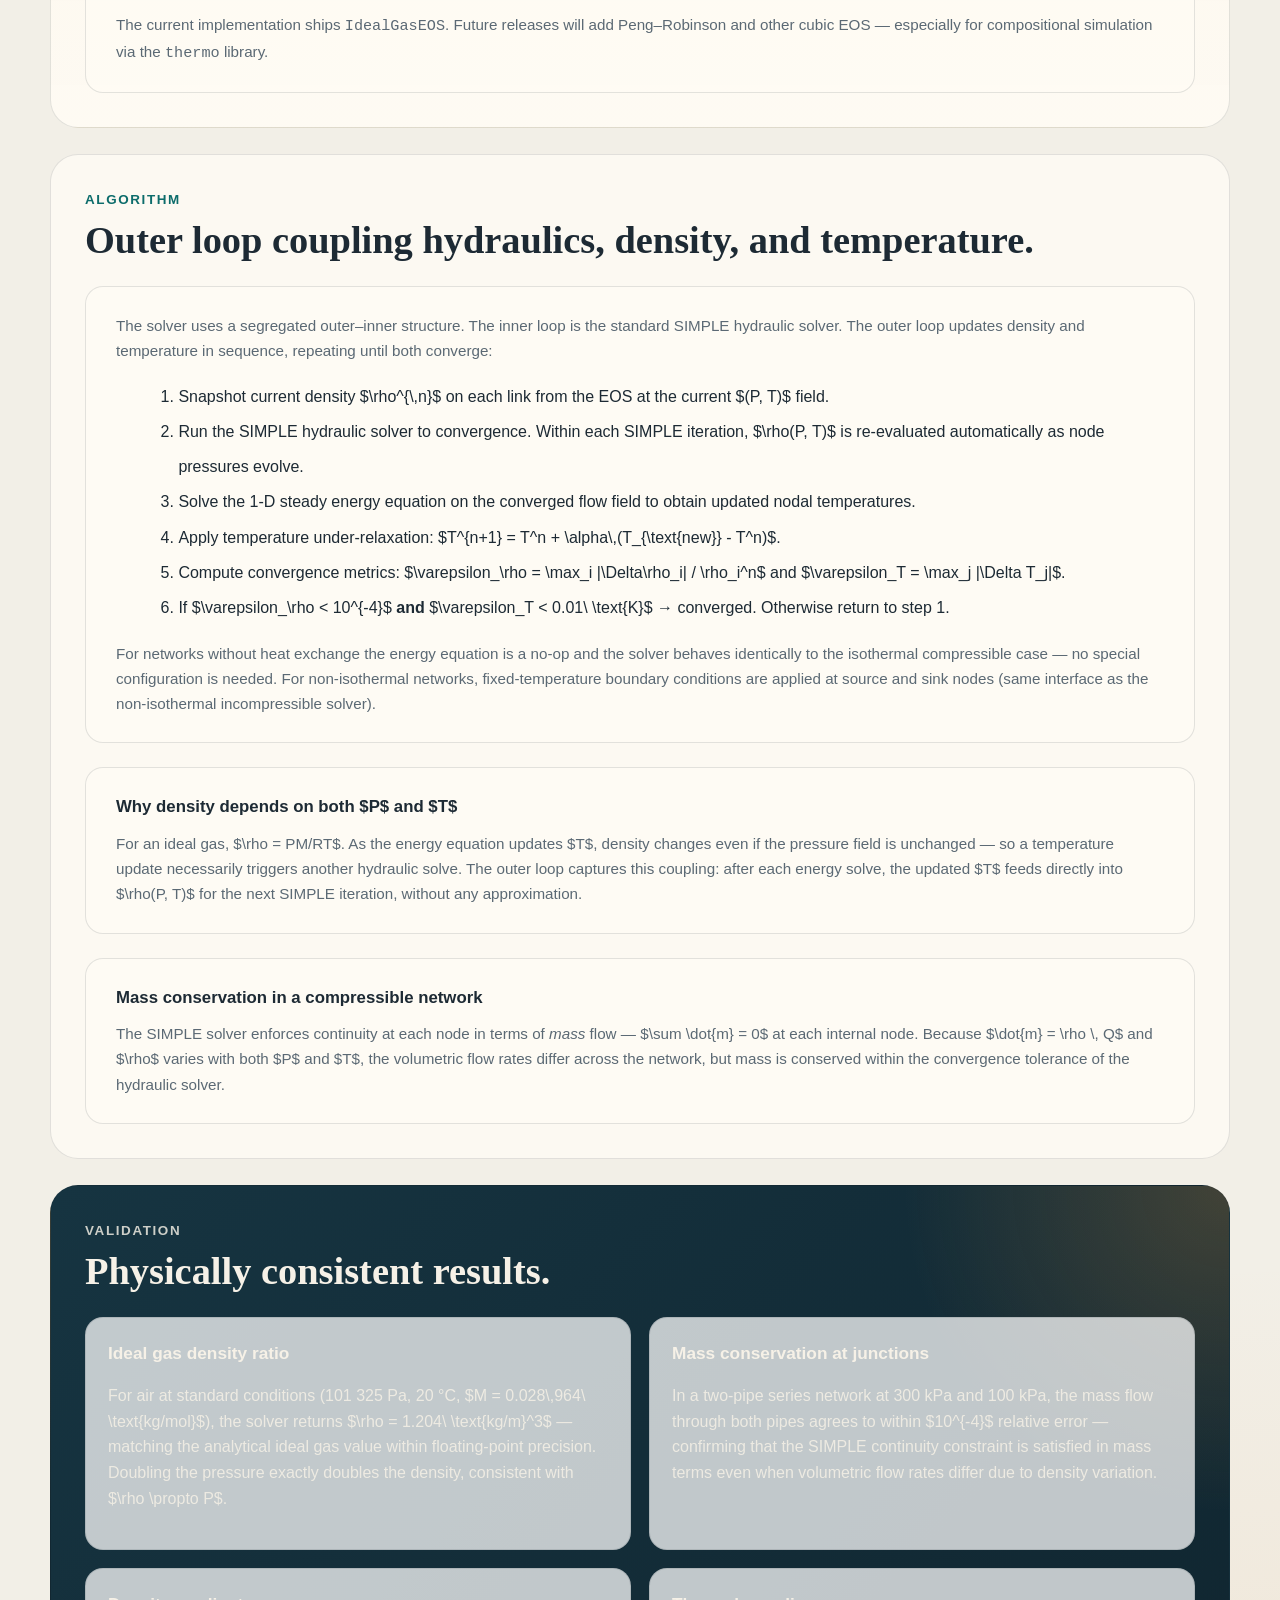
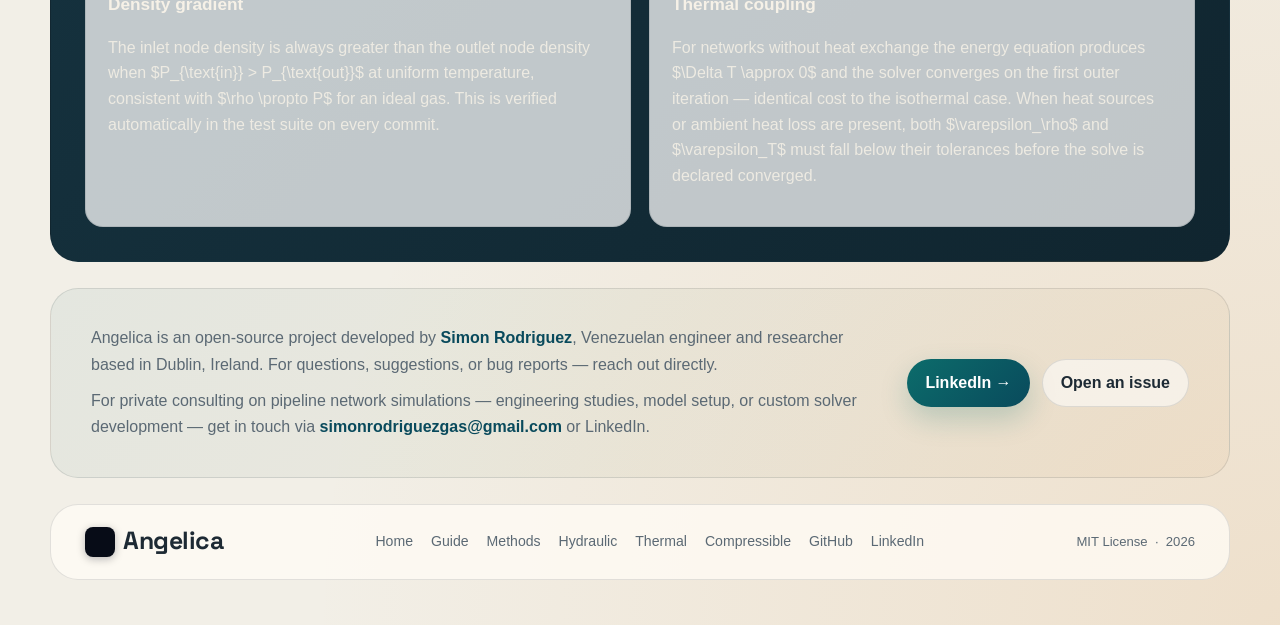
==== commit d8a9fbce: "Update compressible solver page: thermal coupling, 6-step algorithm, updated scope" ====
--- a/compressible.html
+++ b/compressible.html
@@ -6,11 +6,11 @@
     <title>Angelica — Compressible Solver</title>
     <meta
       name="description"
-      content="Steady compressible pipe network solver: ideal gas equation of state, outer density iteration loop, and the segregated SIMPLE hydraulic core."
+      content="Steady compressible pipe network solver: ideal gas equation of state, coupled hydraulic and energy equations, outer density-temperature iteration loop."
     />
     <meta property="og:type"        content="website" />
     <meta property="og:title"       content="Angelica — Compressible Solver" />
-    <meta property="og:description" content="Compressible solver for gas pipe networks. Ideal gas EOS, density updated from pressure at each outer iteration, mass conservation verified." />
+    <meta property="og:description" content="Compressible solver for gas pipe networks. Ideal gas EOS, density updated from pressure and temperature at each outer iteration, full thermal coupling." />
     <meta property="og:url"         content="https://scimonCFD.github.io/Angelica_website/compressible.html" />
     <meta name="twitter:card"       content="summary_large_image" />
     <meta property="og:image"       content="https://scimonCFD.github.io/Angelica_website/assets/slide_pipe.svg" />
@@ -49,13 +49,15 @@
 
         <div class="methods-page-title">
           <p class="eyebrow">Compressible Solver</p>
-          <h1>Gas networks where density follows pressure.</h1>
+          <h1>Gas networks with coupled pressure, density, and temperature.</h1>
           <p class="methods-subtitle">
-            The <a href="hydraulic.html" style="color:inherit;text-decoration:underline;text-underline-offset:3px;">hydraulic solver</a>
-            provides the pressure field and mass flow rates.
-            The compressible solver wraps it in an outer loop that re-evaluates
-            density from an equation of state at each updated pressure field,
-            iterating until the density distribution converges.
+            The compressible solver couples three physics in a single outer loop:
+            the <a href="hydraulic.html" style="color:inherit;text-decoration:underline;text-underline-offset:3px;">SIMPLE hydraulic solver</a>
+            provides the pressure field and mass flows;
+            the equation of state evaluates density from the local $(P, T)$;
+            and the <a href="thermal.html" style="color:inherit;text-decoration:underline;text-underline-offset:3px;">1-D energy equation</a>
+            updates the temperature field after each hydraulic solve.
+            The loop repeats until both density and temperature converge.
           </p>
         </div>
       </header>
@@ -80,15 +82,16 @@
               <h3>Valid for</h3>
               <p>Steady-state flow of <strong>single-phase gases</strong> modelled
                 by an equation of state — currently <strong>ideal gas</strong>
-                ($\rho = PM/RT$). Isothermal assumption: temperature is uniform
-                and constant along the network.</p>
+                ($\rho = PM/RT$). Supports both isothermal networks and
+                <strong>non-isothermal</strong> networks with heat exchange and
+                fixed-temperature boundary conditions.</p>
             </article>
             <article class="info-card">
               <h3>Not valid for</h3>
               <p><strong>Two-phase flow</strong> or conditions near the critical
                 point where the EOS may return non-physical roots.
-                <strong>Non-isothermal</strong> gas flow (temperature gradients
-                along the pipe) is not yet supported — planned for a future release.</p>
+                Transient flow and compositional (multi-component) mixtures
+                are planned for future releases.</p>
             </article>
           </div>
         </section>
@@ -153,30 +156,53 @@
         <section id="algorithm" class="section">
           <div class="section-head">
             <p class="eyebrow">Algorithm</p>
-            <h2>Outer density loop wrapping SIMPLE.</h2>
+            <h2>Outer loop coupling hydraulics, density, and temperature.</h2>
           </div>
 
           <div class="method-block">
             <p>
               The solver uses a segregated outer–inner structure.
-              The inner loop is the standard SIMPLE hydraulic solver;
-              the outer loop iterates on density:
-            </p>
-            <ol style="margin-left:1.4rem;line-height:2;">
-              <li>Snapshot current density $\rho^{\,n}$ on each link from the EOS
-                at the current pressure field.</li>
+              The inner loop is the standard SIMPLE hydraulic solver.
+              The outer loop updates density and temperature in sequence,
+              repeating until both converge:
+            </p>
+            <ol style="margin-left:1.4rem;line-height:2.2;">
+              <li>Snapshot current density $\rho^{\,n}$ on each link from
+                the EOS at the current $(P, T)$ field.</li>
               <li>Run the SIMPLE hydraulic solver to convergence.
                 Within each SIMPLE iteration, $\rho(P, T)$ is re-evaluated
-                automatically as node pressures are updated.</li>
-              <li>Compute the maximum relative density change across all links:
-                $\varepsilon = \max_i |\Delta\rho_i| / \rho_i^{\,n}$.</li>
-              <li>If $\varepsilon &lt; \varepsilon_{\text{tol}}$ &rarr; converged.
-                Otherwise go to step&nbsp;1.</li>
+                automatically as node pressures evolve.</li>
+              <li>Solve the <a href="thermal.html">1-D steady energy equation</a>
+                on the converged flow field to obtain updated nodal temperatures.</li>
+              <li>Apply temperature under-relaxation:
+                $T^{n+1} = T^n + \alpha\,(T_{\text{new}} - T^n)$.</li>
+              <li>Compute convergence metrics:
+                $\varepsilon_\rho = \max_i |\Delta\rho_i| / \rho_i^n$
+                and $\varepsilon_T = \max_j |\Delta T_j|$.</li>
+              <li>If $\varepsilon_\rho &lt; 10^{-4}$ <strong>and</strong>
+                $\varepsilon_T &lt; 0.01\ \text{K}$ &rarr; converged.
+                Otherwise return to step&nbsp;1.</li>
             </ol>
             <p>
-              The default tolerance is $\varepsilon_{\text{tol}} = 10^{-4}$.
-              For moderate pressure ratios (up to ~&nbsp;3:1) the outer loop
-              typically converges in fewer than 10 iterations.
+              For networks without heat exchange the energy equation is a no-op
+              and the solver behaves identically to the isothermal compressible
+              case — no special configuration is needed.
+              For non-isothermal networks, fixed-temperature boundary conditions
+              are applied at source and sink nodes (same interface as the
+              <a href="thermal.html">non-isothermal incompressible solver</a>).
+            </p>
+          </div>
+
+          <div class="method-block">
+            <h3>Why density depends on both $P$ and $T$</h3>
+            <p>
+              For an ideal gas, $\rho = PM/RT$.
+              As the energy equation updates $T$, density changes even if the
+              pressure field is unchanged — so a temperature update necessarily
+              triggers another hydraulic solve.
+              The outer loop captures this coupling: after each energy solve,
+              the updated $T$ feeds directly into $\rho(P, T)$ for the next
+              SIMPLE iteration, without any approximation.
             </p>
           </div>
 
@@ -185,10 +211,10 @@
             <p>
               The SIMPLE solver enforces continuity at each node in terms of
               <em>mass</em> flow — $\sum \dot{m} = 0$ at each internal node.
-              Because $\dot{m} = \rho \, Q$, the volumetric flow rates at
-              different pressures are not equal even at a simple junction,
-              but mass is conserved exactly (within the convergence tolerance
-              of the hydraulic solver).
+              Because $\dot{m} = \rho \, Q$ and $\rho$ varies with both $P$ and $T$,
+              the volumetric flow rates differ across the network, but
+              mass is conserved within the convergence tolerance
+              of the hydraulic solver.
             </p>
           </div>
         </section>
@@ -225,11 +251,22 @@
               <h3>Density gradient</h3>
               <p>
                 The inlet node density is always greater than the outlet node
-                density when $P_{\text{in}} > P_{\text{out}}$, consistent with
-                $\rho \propto P$ for an ideal gas at constant temperature.
+                density when $P_{\text{in}} > P_{\text{out}}$ at uniform temperature,
+                consistent with $\rho \propto P$ for an ideal gas.
                 This is verified automatically in the test suite on every commit.
               </p>
             </article>
+            <article class="info-card">
+              <h3>Thermal coupling</h3>
+              <p>
+                For networks without heat exchange the energy equation
+                produces $\Delta T \approx 0$ and the solver converges on the
+                first outer iteration — identical cost to the isothermal case.
+                When heat sources or ambient heat loss are present, both
+                $\varepsilon_\rho$ and $\varepsilon_T$ must fall below their
+                tolerances before the solve is declared converged.
+              </p>
+            </article>
           </div>
         </section>
 
@@ -237,7 +274,34 @@
 
       <div id="references-root"></div>
 
+      <section class="author-strip">
+        <div class="author-inner">
+          <div class="author-text">
+            <p class="author-bio">Angelica is an open&#8209;source project developed by
+              <a href="https://www.linkedin.com/in/simonrodriguezl" target="_blank" rel="noreferrer">Simon Rodriguez</a>,
+              Venezuelan engineer and researcher based in Dublin, Ireland.
+              For questions, suggestions, or bug reports — reach out directly.</p>
+            <p class="author-bio" style="margin-top:0.6rem;">
+              For private consulting on pipeline network simulations — engineering studies, model setup,
+              or custom solver development — get in touch via
+              <a href="mailto:simonrodriguezgas@gmail.com">simonrodriguezgas@gmail.com</a>
+              or LinkedIn.
+            </p>
+          </div>
+          <div class="author-actions">
+            <a class="button primary" href="https://www.linkedin.com/in/simonrodriguezl" target="_blank" rel="noreferrer">LinkedIn &rarr;</a>
+            <a class="button secondary" href="https://github.com/ScimonCFD/Angelica/issues" target="_blank" rel="noreferrer">Open an issue</a>
+          </div>
+        </div>
+      </section>
+
       <footer class="site-footer">
+        <div class="footer-brand">
+          <span class="brand-icon brand-icon--sm">
+            <img src="assets/logomark.svg" alt="" class="brand-mark footer-mark" />
+          </span>
+          <span class="brand-name brand-name--sm">Angelica</span>
+        </div>
         <nav class="footer-links">
           <a href="index.html">Home</a>
           <a href="guide.html">Guide</a>
@@ -248,6 +312,7 @@
           <a href="https://github.com/ScimonCFD/Angelica" target="_blank" rel="noreferrer">GitHub</a>
           <a href="https://www.linkedin.com/in/simonrodriguezl" target="_blank" rel="noreferrer">LinkedIn</a>
         </nav>
+        <p class="footer-copy">MIT License &nbsp;&middot;&nbsp; 2026</p>
       </footer>
 
     </div>
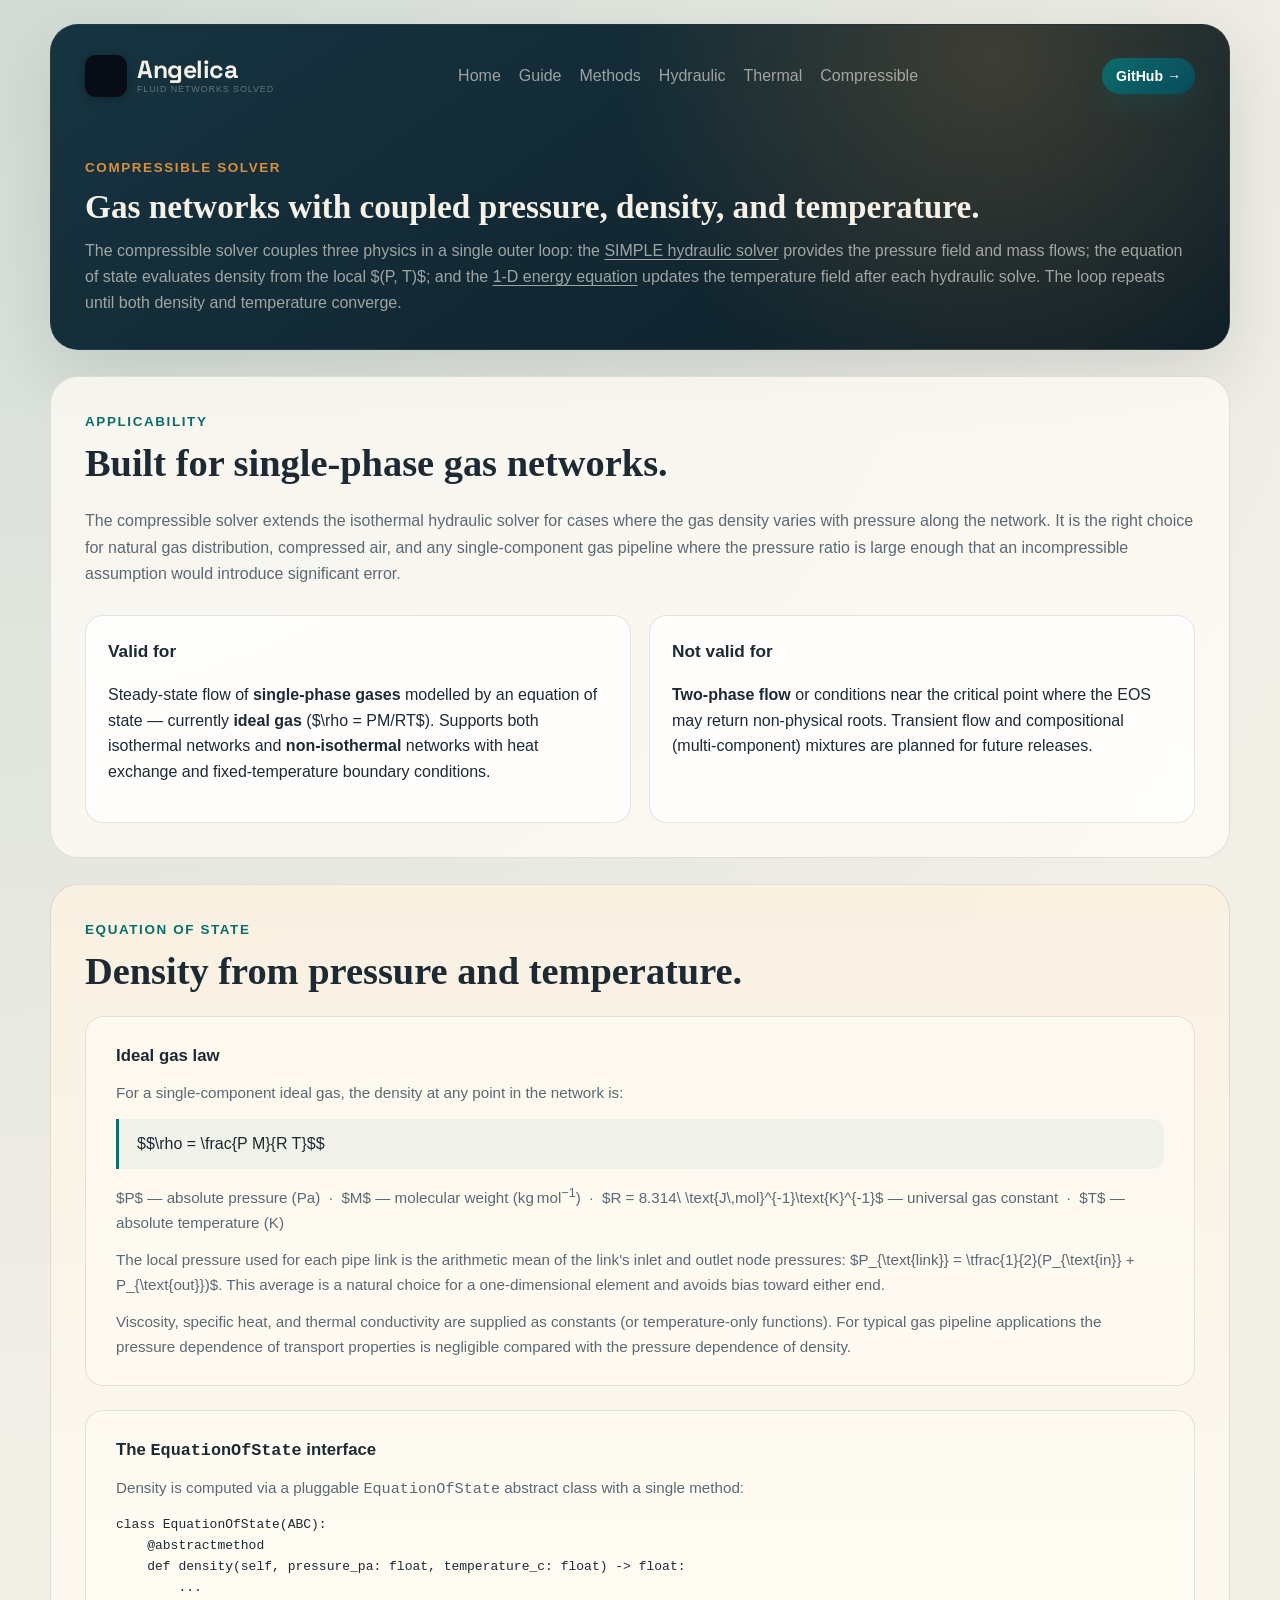
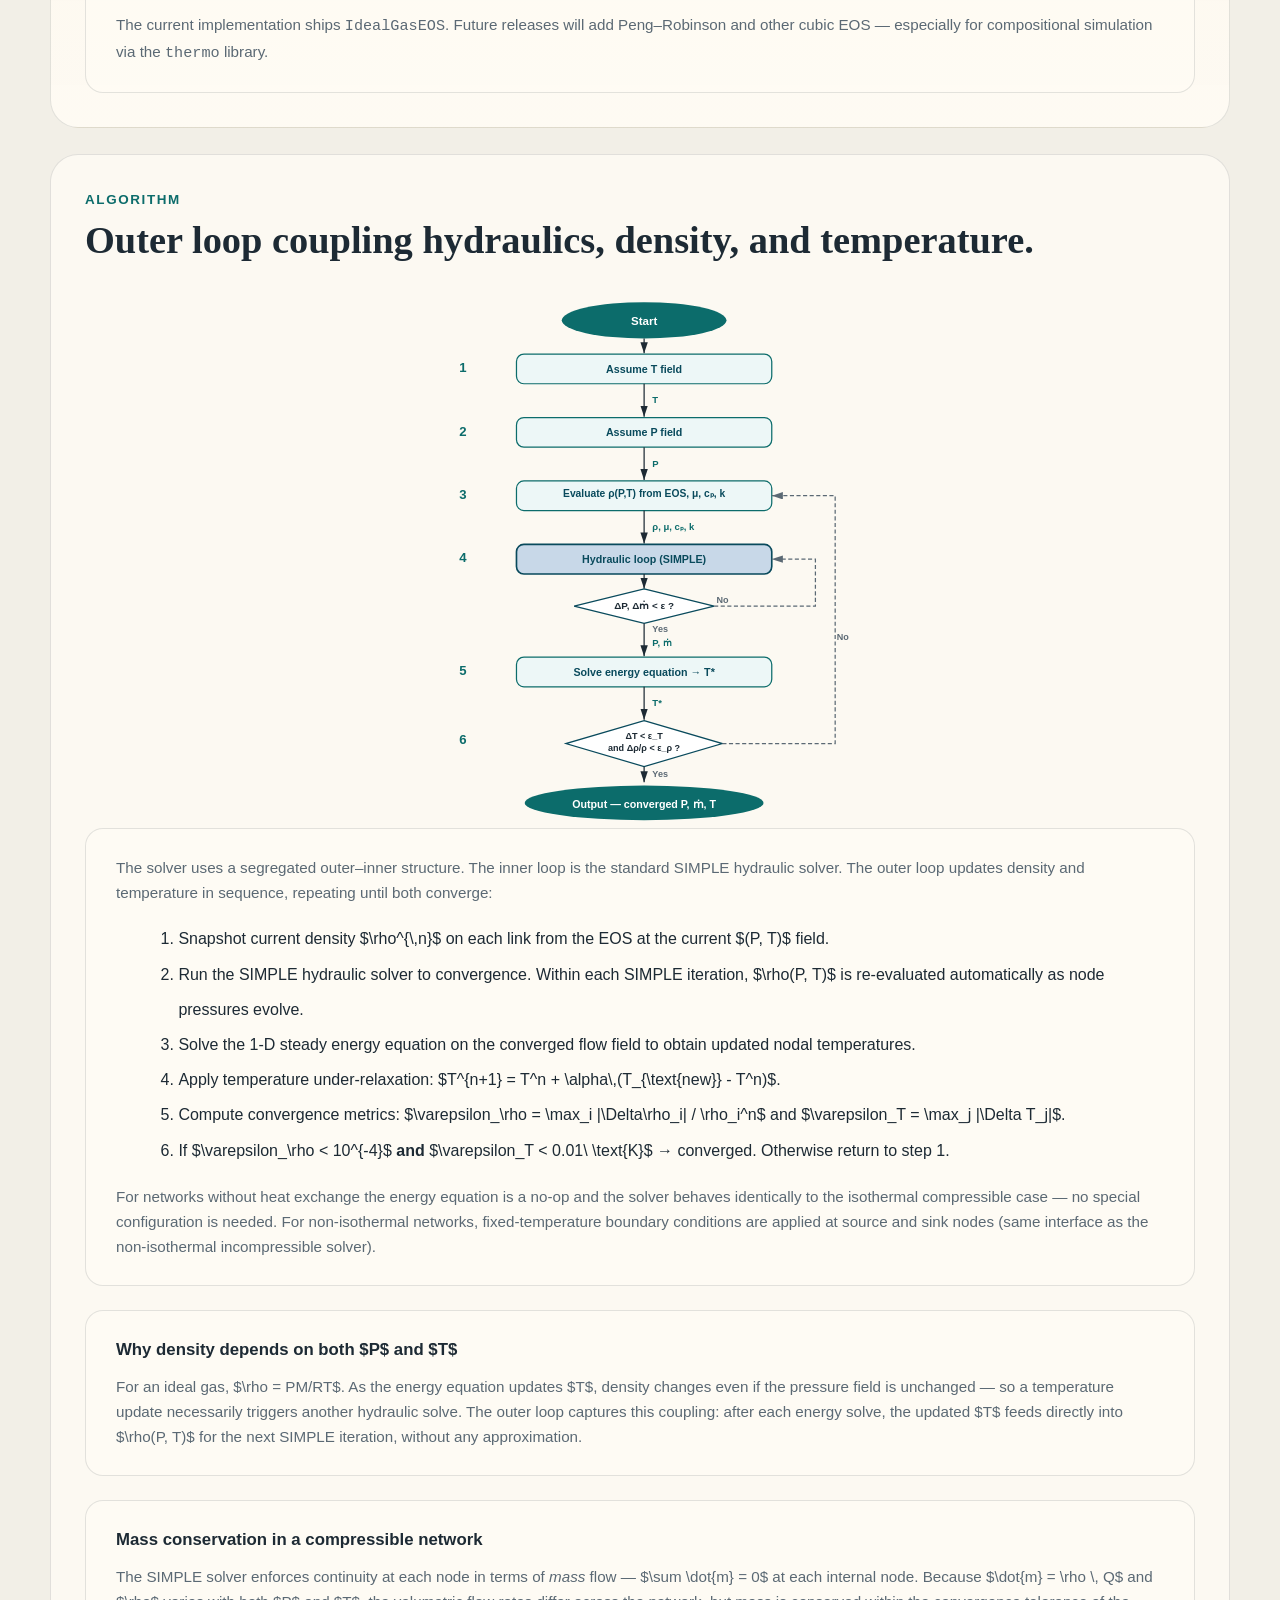
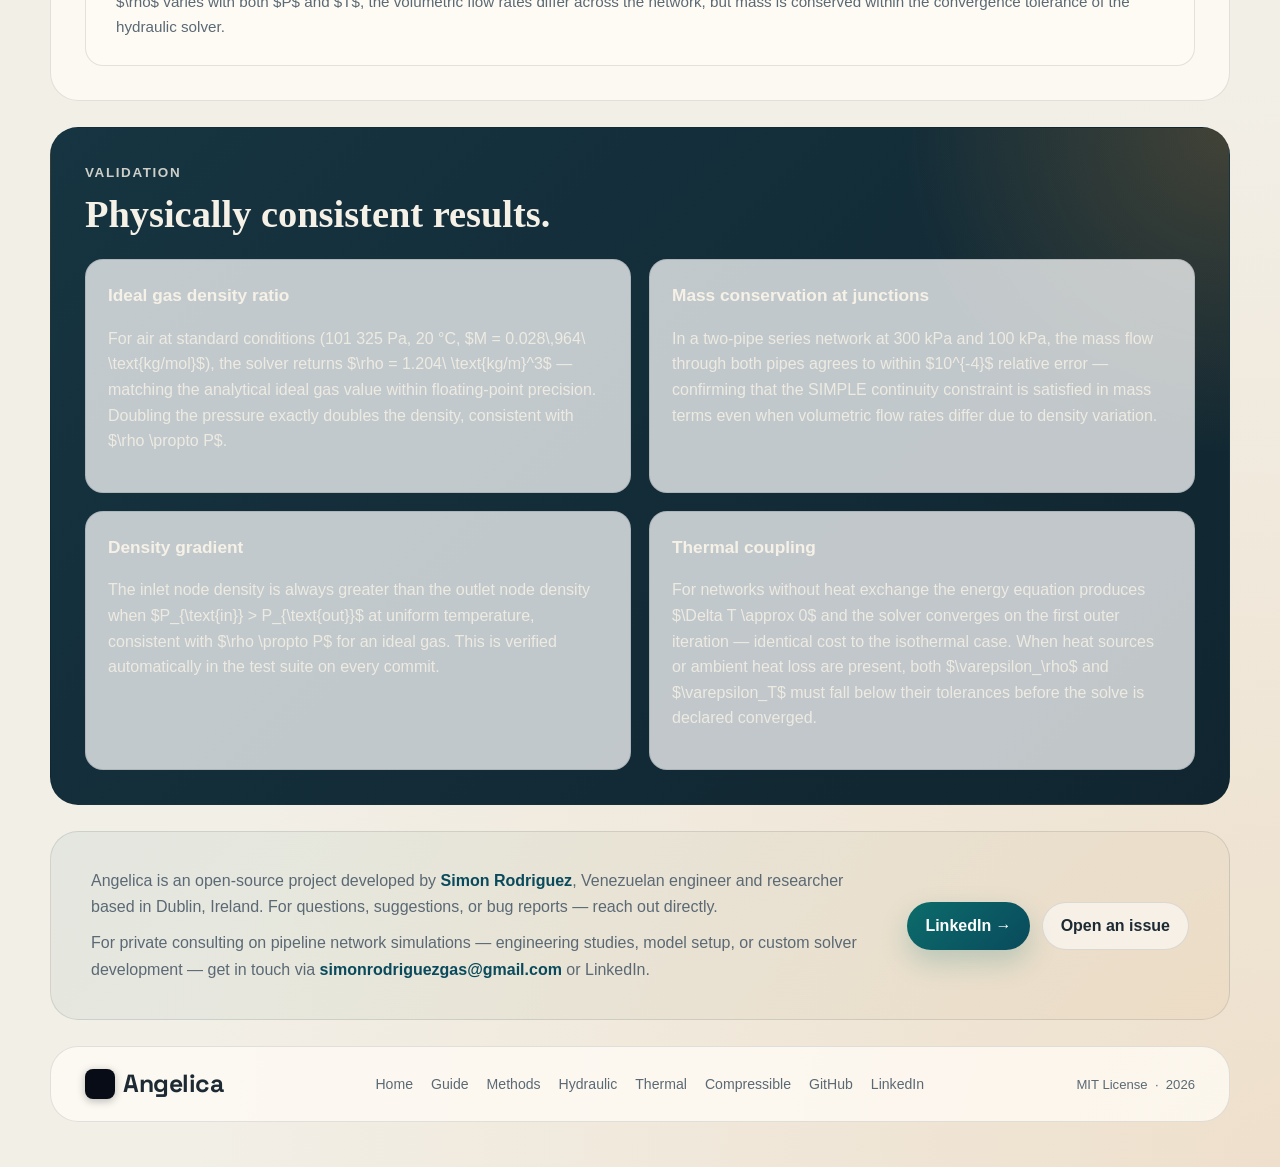
==== commit ce842065: "Add compressible solver flowchart (all steps active, dual convergence check)" ====
--- a/compressible.html
+++ b/compressible.html
@@ -159,6 +159,12 @@
             <h2>Outer loop coupling hydraulics, density, and temperature.</h2>
           </div>
 
+          <figure style="max-width:420px;margin:2rem auto 0;">
+            <img src="assets/flowchart_compressible.svg"
+                 alt="Six-step compressible solver flowchart: all steps active, step 6 checks both ΔT and Δρ/ρ"
+                 style="width:100%;height:auto;" />
+          </figure>
+
           <div class="method-block">
             <p>
               The solver uses a segregated outer–inner structure.
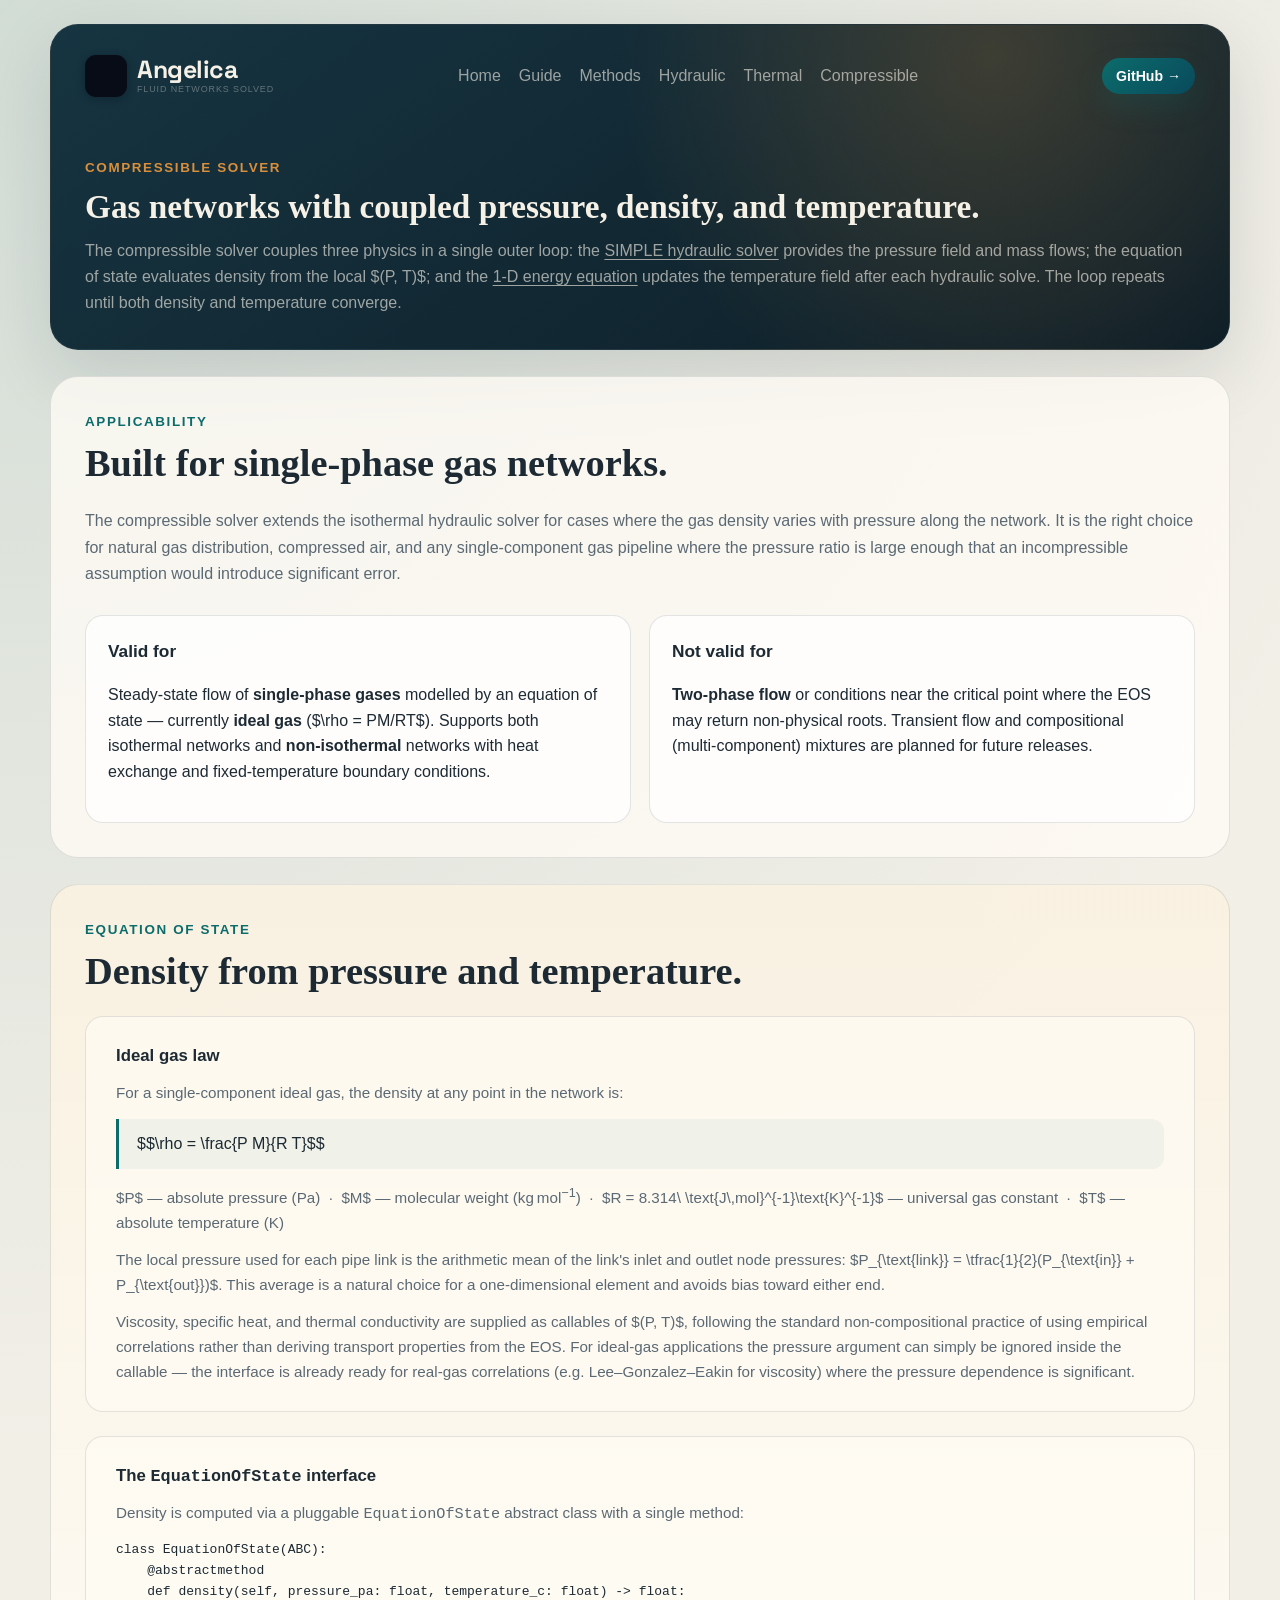
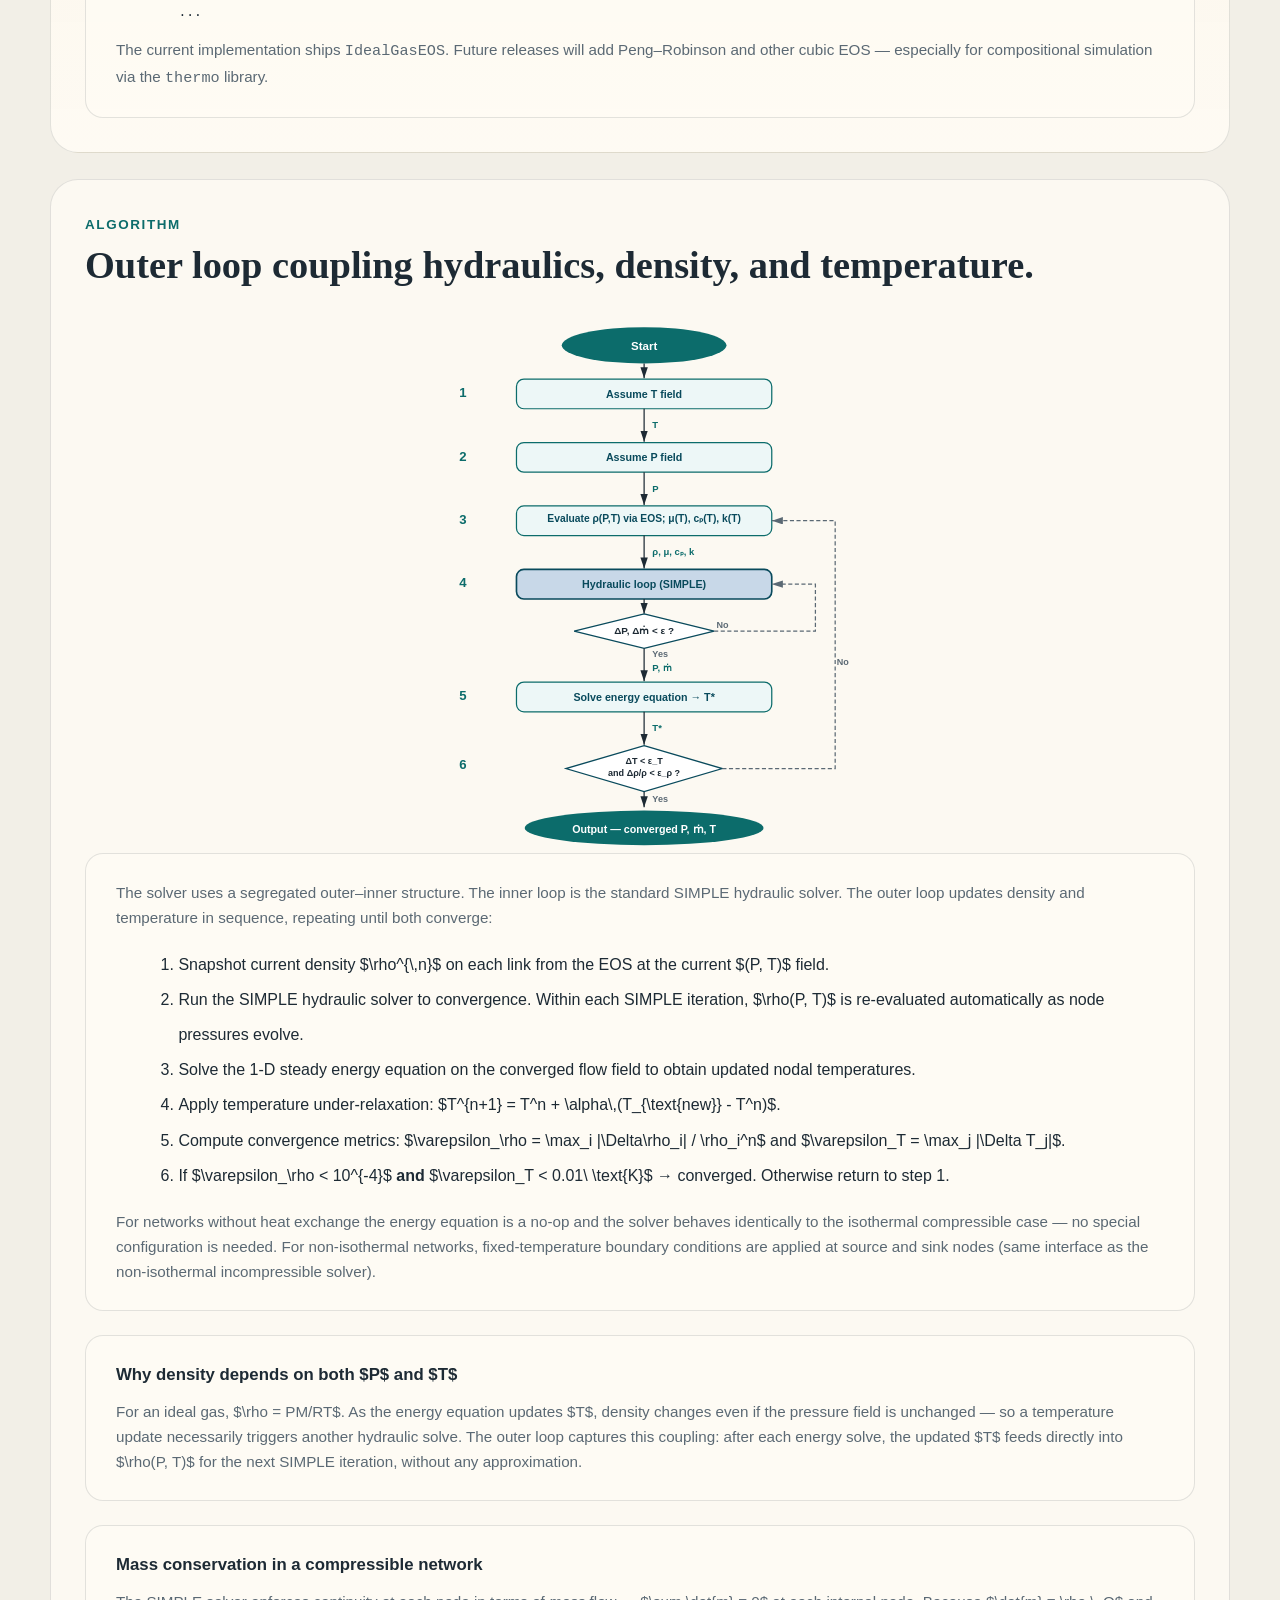
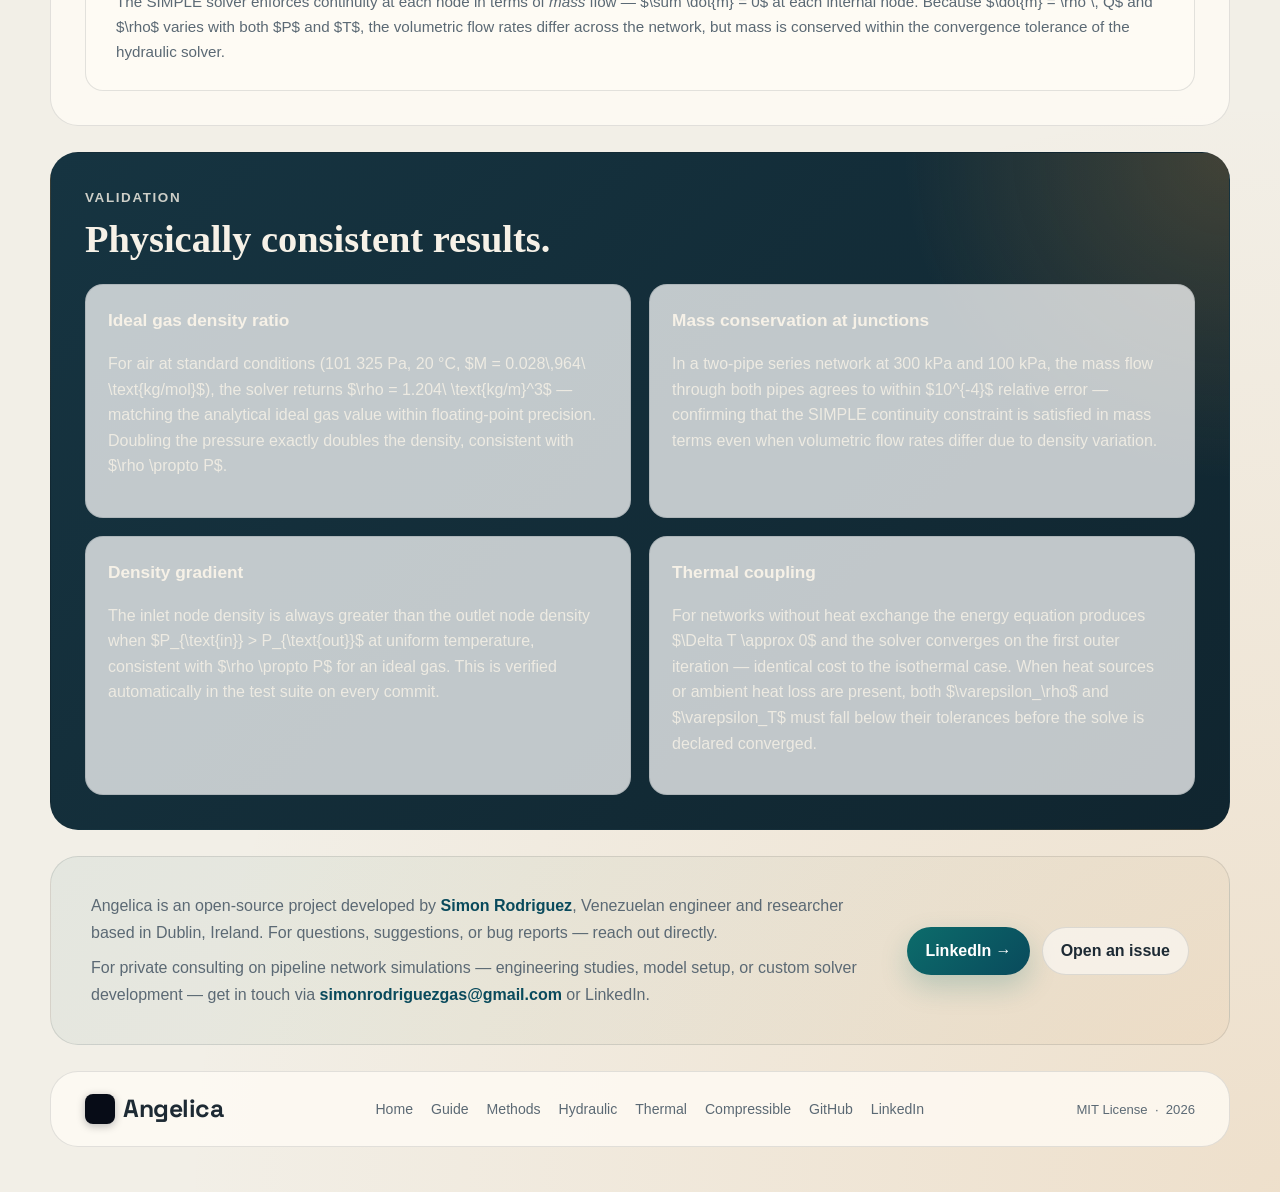
==== commit 9af9f201: "Update compressible page: transport properties now f(P, T) callables" ====
--- a/compressible.html
+++ b/compressible.html
@@ -127,9 +127,13 @@
             </p>
             <p>
               Viscosity, specific heat, and thermal conductivity are supplied as
-              constants (or temperature-only functions). For typical gas pipeline
-              applications the pressure dependence of transport properties is
-              negligible compared with the pressure dependence of density.
+              callables of $(P, T)$, following the standard non-compositional
+              practice of using empirical correlations rather than deriving
+              transport properties from the EOS.
+              For ideal-gas applications the pressure argument can simply be
+              ignored inside the callable — the interface is already ready for
+              real-gas correlations (e.g.&nbsp;Lee–Gonzalez–Eakin for viscosity)
+              where the pressure dependence is significant.
             </p>
           </div>
 
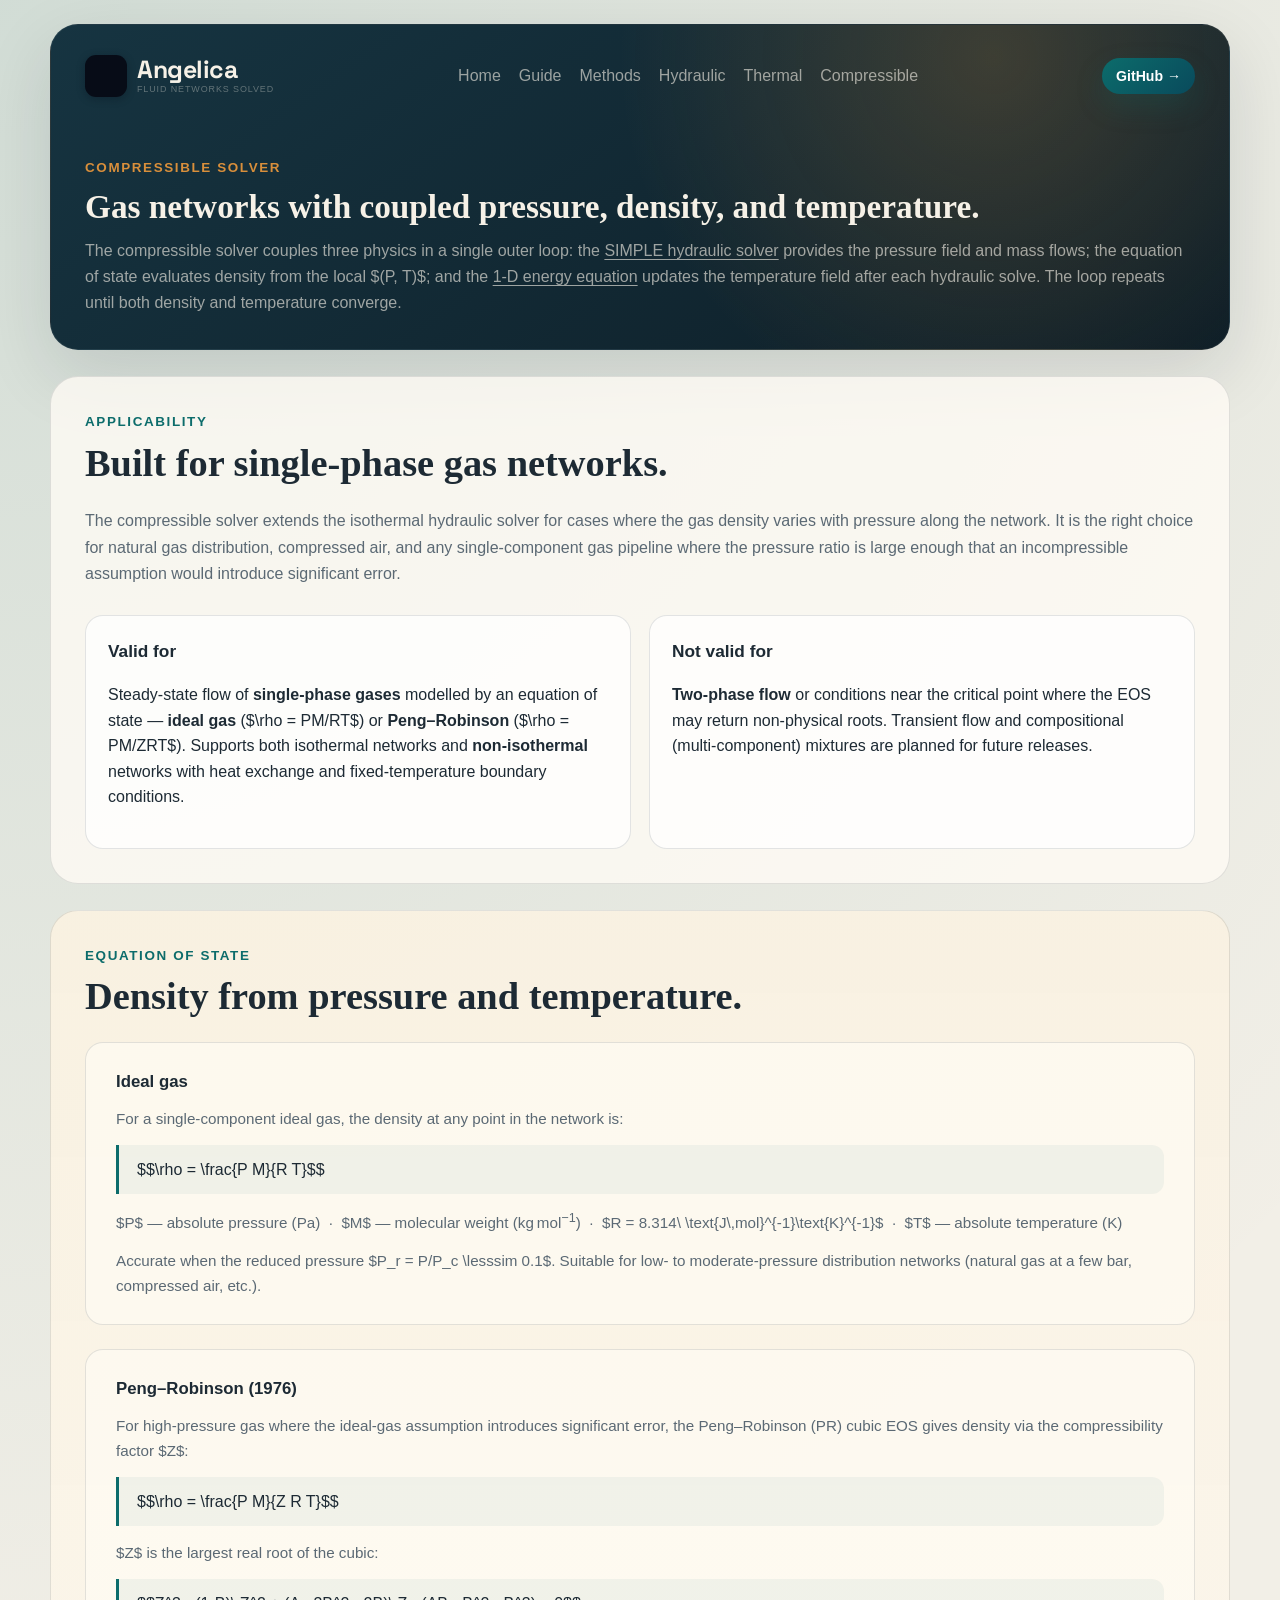
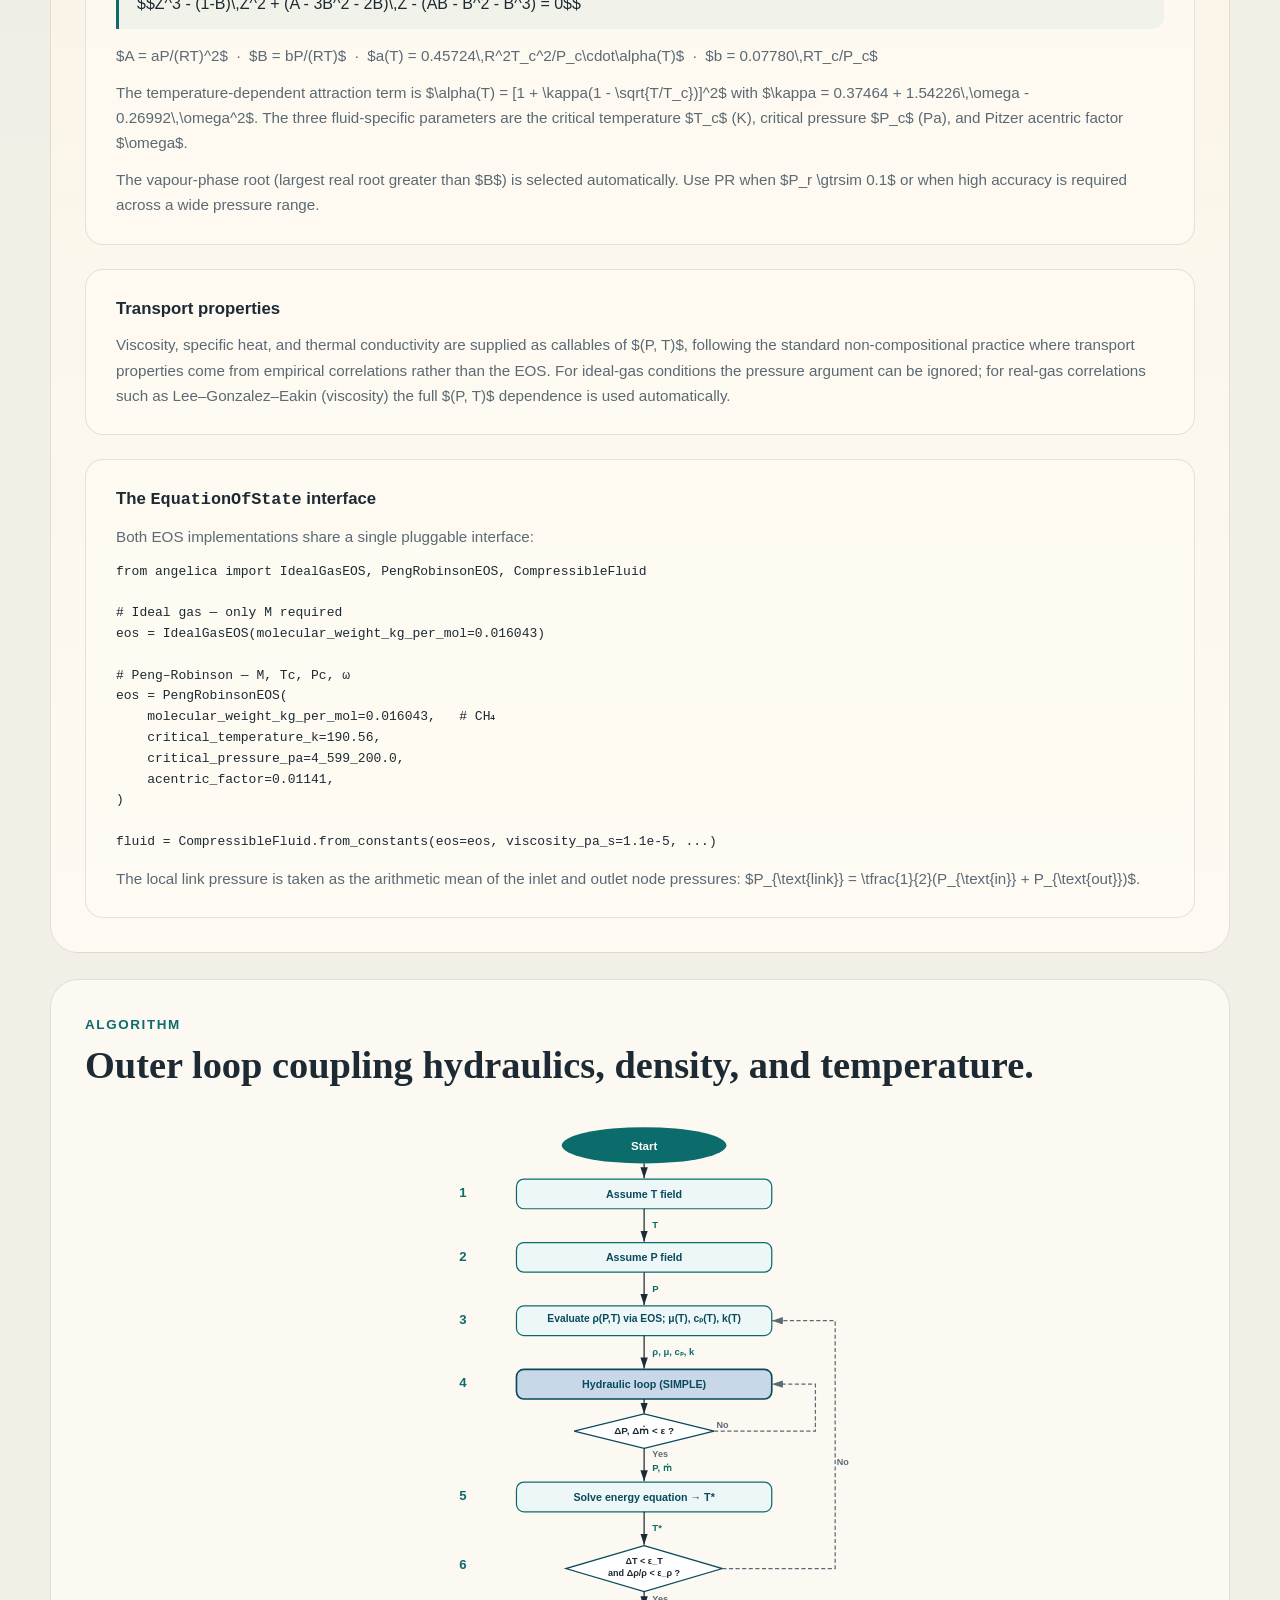
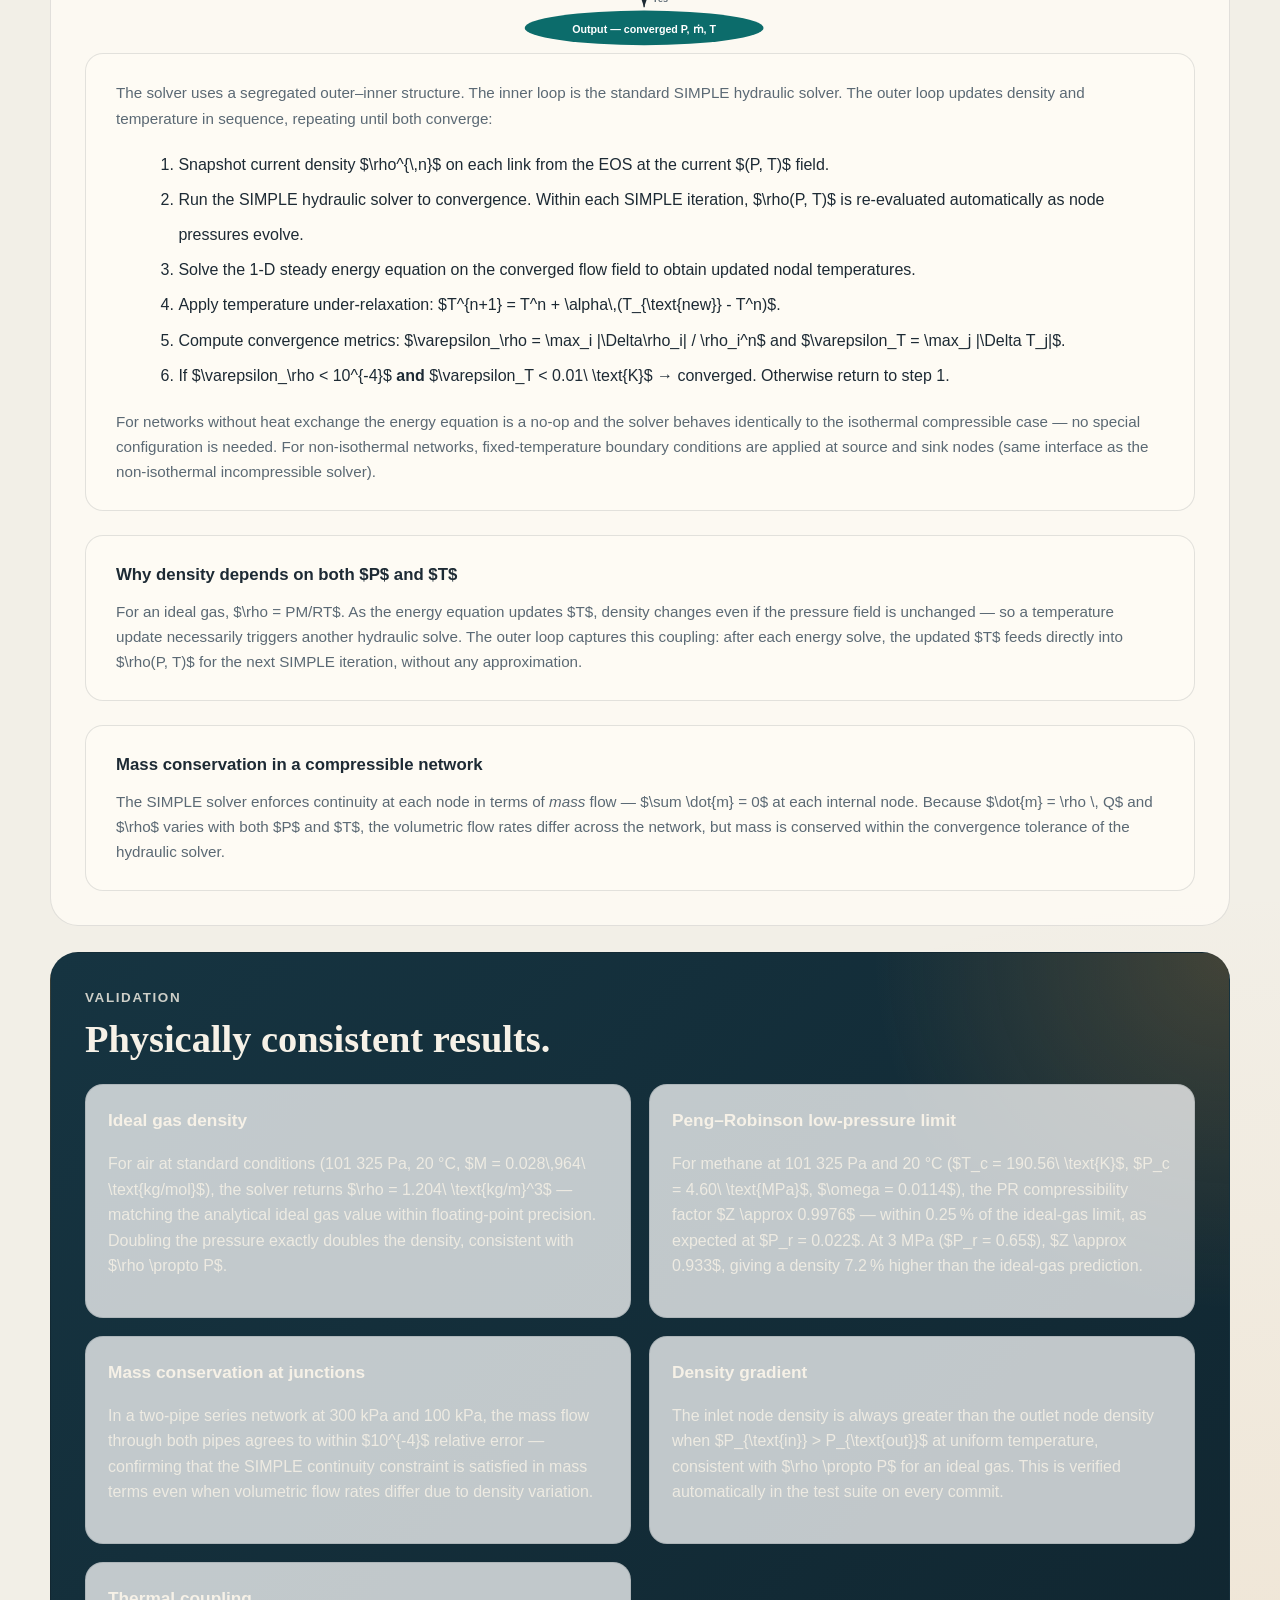
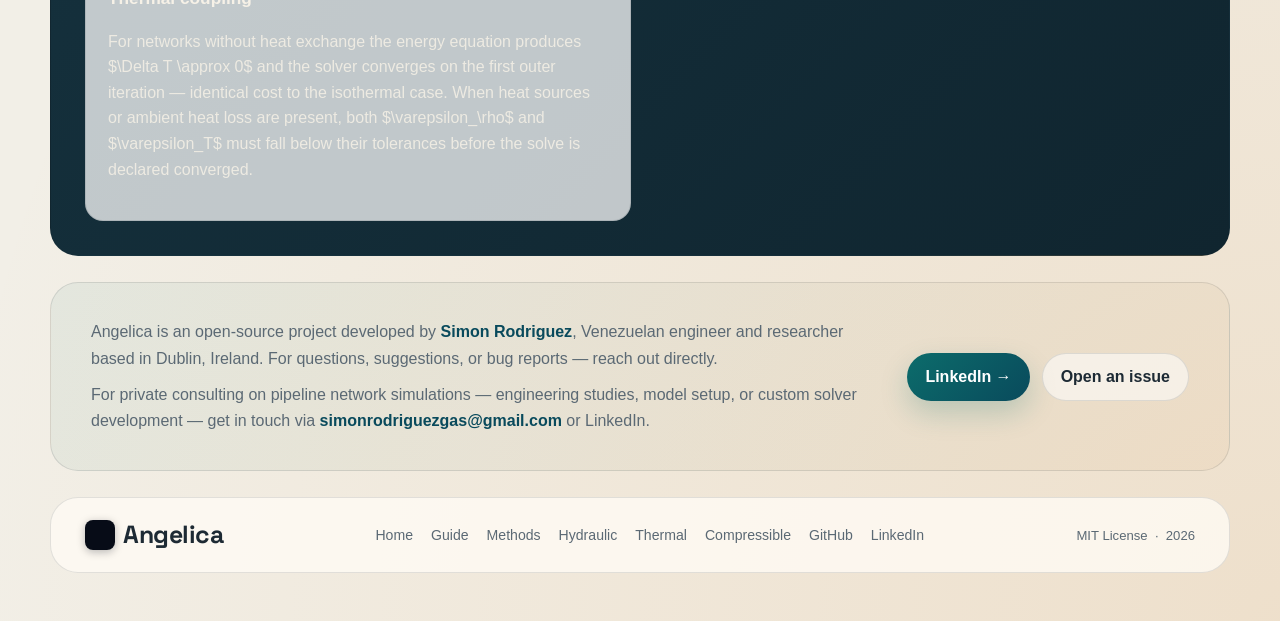
==== commit d07fdc30: "Add Peng-Robinson EOS documentation to compressible page" ====
--- a/compressible.html
+++ b/compressible.html
@@ -81,8 +81,9 @@
             <article class="info-card">
               <h3>Valid for</h3>
               <p>Steady-state flow of <strong>single-phase gases</strong> modelled
-                by an equation of state — currently <strong>ideal gas</strong>
-                ($\rho = PM/RT$). Supports both isothermal networks and
+                by an equation of state — <strong>ideal gas</strong>
+                ($\rho = PM/RT$) or <strong>Peng–Robinson</strong>
+                ($\rho = PM/ZRT$). Supports both isothermal networks and
                 <strong>non-isothermal</strong> networks with heat exchange and
                 fixed-temperature boundary conditions.</p>
             </article>
@@ -104,7 +105,7 @@
           </div>
 
           <div class="method-block">
-            <h3>Ideal gas law</h3>
+            <h3>Ideal gas</h3>
             <p>
               For a single-component ideal gas, the density at any point in
               the network is:
@@ -115,43 +116,88 @@
             <p class="var-list">
               $P$ — absolute pressure (Pa) &nbsp;&middot;&nbsp;
               $M$ — molecular weight (kg&thinsp;mol<sup>&minus;1</sup>) &nbsp;&middot;&nbsp;
-              $R = 8.314\ \text{J\,mol}^{-1}\text{K}^{-1}$ — universal gas constant &nbsp;&middot;&nbsp;
+              $R = 8.314\ \text{J\,mol}^{-1}\text{K}^{-1}$ &nbsp;&middot;&nbsp;
               $T$ — absolute temperature (K)
             </p>
             <p>
-              The local pressure used for each pipe link is the arithmetic mean
-              of the link's inlet and outlet node pressures:
-              $P_{\text{link}} = \tfrac{1}{2}(P_{\text{in}} + P_{\text{out}})$.
-              This average is a natural choice for a one-dimensional element
-              and avoids bias toward either end.
-            </p>
+              Accurate when the reduced pressure $P_r = P/P_c \lesssim 0.1$.
+              Suitable for low- to moderate-pressure distribution networks
+              (natural gas at a few bar, compressed air, etc.).
+            </p>
+          </div>
+
+          <div class="method-block">
+            <h3>Peng–Robinson (1976)</h3>
+            <p>
+              For high-pressure gas where the ideal-gas assumption introduces
+              significant error, the Peng–Robinson (PR) cubic EOS gives density
+              via the compressibility factor $Z$:
+            </p>
+            <div class="eq-display">
+              $$\rho = \frac{P M}{Z R T}$$
+            </div>
+            <p>
+              $Z$ is the largest real root of the cubic:
+            </p>
+            <div class="eq-display">
+              $$Z^3 - (1-B)\,Z^2 + (A - 3B^2 - 2B)\,Z - (AB - B^2 - B^3) = 0$$
+            </div>
+            <p class="var-list">
+              $A = aP/(RT)^2$ &nbsp;&middot;&nbsp; $B = bP/(RT)$ &nbsp;&middot;&nbsp;
+              $a(T) = 0.45724\,R^2T_c^2/P_c\cdot\alpha(T)$ &nbsp;&middot;&nbsp;
+              $b = 0.07780\,RT_c/P_c$
+            </p>
+            <p>
+              The temperature-dependent attraction term is
+              $\alpha(T) = [1 + \kappa(1 - \sqrt{T/T_c})]^2$
+              with $\kappa = 0.37464 + 1.54226\,\omega - 0.26992\,\omega^2$.
+              The three fluid-specific parameters are the critical temperature
+              $T_c$ (K), critical pressure $P_c$ (Pa), and Pitzer acentric
+              factor $\omega$.
+            </p>
+            <p>
+              The vapour-phase root (largest real root greater than $B$) is
+              selected automatically. Use PR when $P_r \gtrsim 0.1$ or when
+              high accuracy is required across a wide pressure range.
+            </p>
+          </div>
+
+          <div class="method-block">
+            <h3>Transport properties</h3>
             <p>
               Viscosity, specific heat, and thermal conductivity are supplied as
               callables of $(P, T)$, following the standard non-compositional
-              practice of using empirical correlations rather than deriving
-              transport properties from the EOS.
-              For ideal-gas applications the pressure argument can simply be
-              ignored inside the callable — the interface is already ready for
-              real-gas correlations (e.g.&nbsp;Lee–Gonzalez–Eakin for viscosity)
-              where the pressure dependence is significant.
+              practice where transport properties come from empirical
+              correlations rather than the EOS.
+              For ideal-gas conditions the pressure argument can be ignored;
+              for real-gas correlations such as Lee–Gonzalez–Eakin (viscosity)
+              the full $(P, T)$ dependence is used automatically.
             </p>
           </div>
 
           <div class="method-block">
             <h3>The <code>EquationOfState</code> interface</h3>
             <p>
-              Density is computed via a pluggable <code>EquationOfState</code>
-              abstract class with a single method:
-            </p>
-            <pre class="code-block">class EquationOfState(ABC):
-    @abstractmethod
-    def density(self, pressure_pa: float, temperature_c: float) -&gt; float:
-        ...</pre>
-            <p>
-              The current implementation ships <code>IdealGasEOS</code>. Future
-              releases will add Peng–Robinson and other cubic EOS — especially for
-              compositional simulation via the
-              <a href="https://github.com/CalebBell/thermo" target="_blank" rel="noreferrer"><code>thermo</code></a> library.
+              Both EOS implementations share a single pluggable interface:
+            </p>
+            <pre class="code-block">from angelica import IdealGasEOS, PengRobinsonEOS, CompressibleFluid
+
+# Ideal gas — only M required
+eos = IdealGasEOS(molecular_weight_kg_per_mol=0.016043)
+
+# Peng–Robinson — M, Tc, Pc, ω
+eos = PengRobinsonEOS(
+    molecular_weight_kg_per_mol=0.016043,   # CH₄
+    critical_temperature_k=190.56,
+    critical_pressure_pa=4_599_200.0,
+    acentric_factor=0.01141,
+)
+
+fluid = CompressibleFluid.from_constants(eos=eos, viscosity_pa_s=1.1e-5, ...)</pre>
+            <p>
+              The local link pressure is taken as the arithmetic mean of the
+              inlet and outlet node pressures:
+              $P_{\text{link}} = \tfrac{1}{2}(P_{\text{in}} + P_{\text{out}})$.
             </p>
           </div>
         </section>
@@ -237,7 +283,7 @@
           </div>
           <div class="bc-grid">
             <article class="info-card">
-              <h3>Ideal gas density ratio</h3>
+              <h3>Ideal gas density</h3>
               <p>
                 For air at standard conditions (101&nbsp;325&nbsp;Pa, 20&nbsp;&deg;C,
                 $M = 0.028\,964\ \text{kg/mol}$), the solver returns
@@ -245,6 +291,18 @@
                 ideal gas value within floating-point precision.
                 Doubling the pressure exactly doubles the density, consistent
                 with $\rho \propto P$.
+              </p>
+            </article>
+            <article class="info-card">
+              <h3>Peng–Robinson low-pressure limit</h3>
+              <p>
+                For methane at 101&nbsp;325&nbsp;Pa and 20&nbsp;&deg;C
+                ($T_c = 190.56\ \text{K}$, $P_c = 4.60\ \text{MPa}$,
+                $\omega = 0.0114$), the PR compressibility factor
+                $Z \approx 0.9976$ — within 0.25&thinsp;% of the ideal-gas
+                limit, as expected at $P_r = 0.022$.
+                At 3&nbsp;MPa ($P_r = 0.65$), $Z \approx 0.933$, giving
+                a density 7.2&thinsp;% higher than the ideal-gas prediction.
               </p>
             </article>
             <article class="info-card">
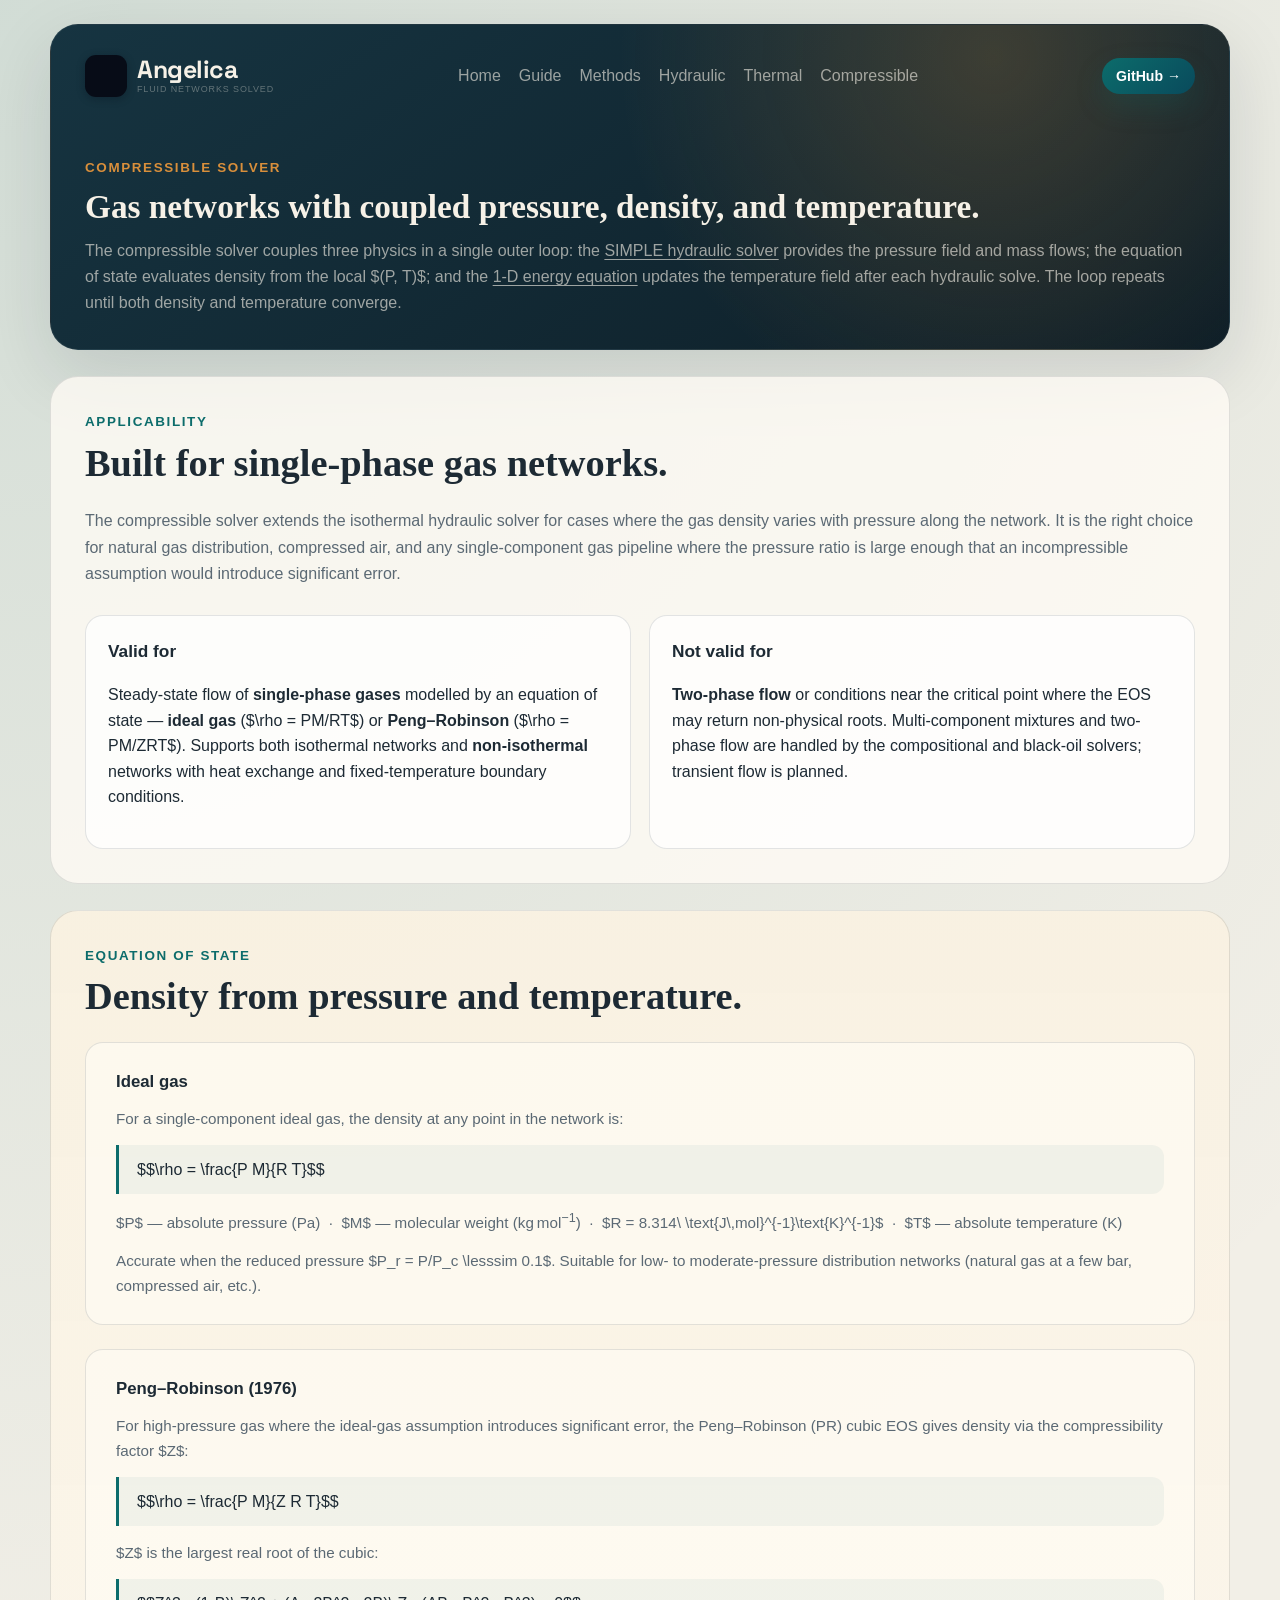
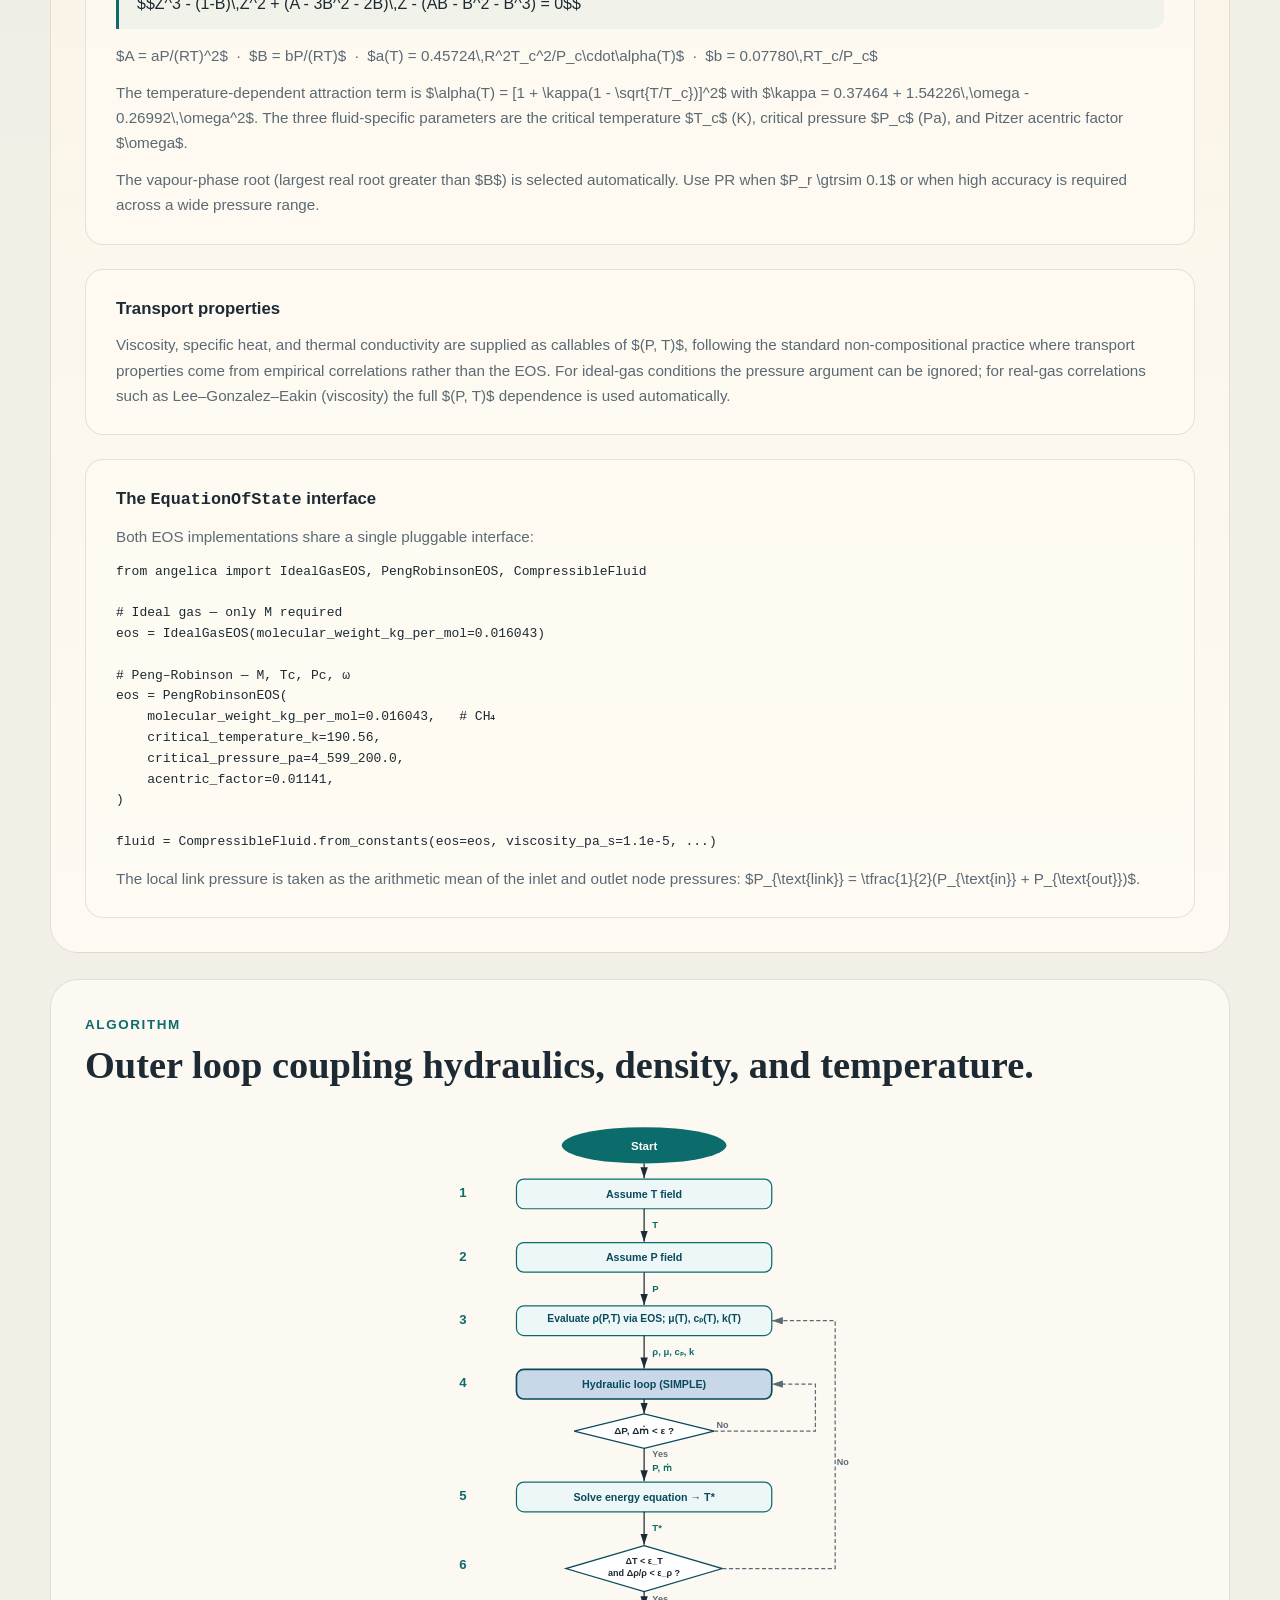
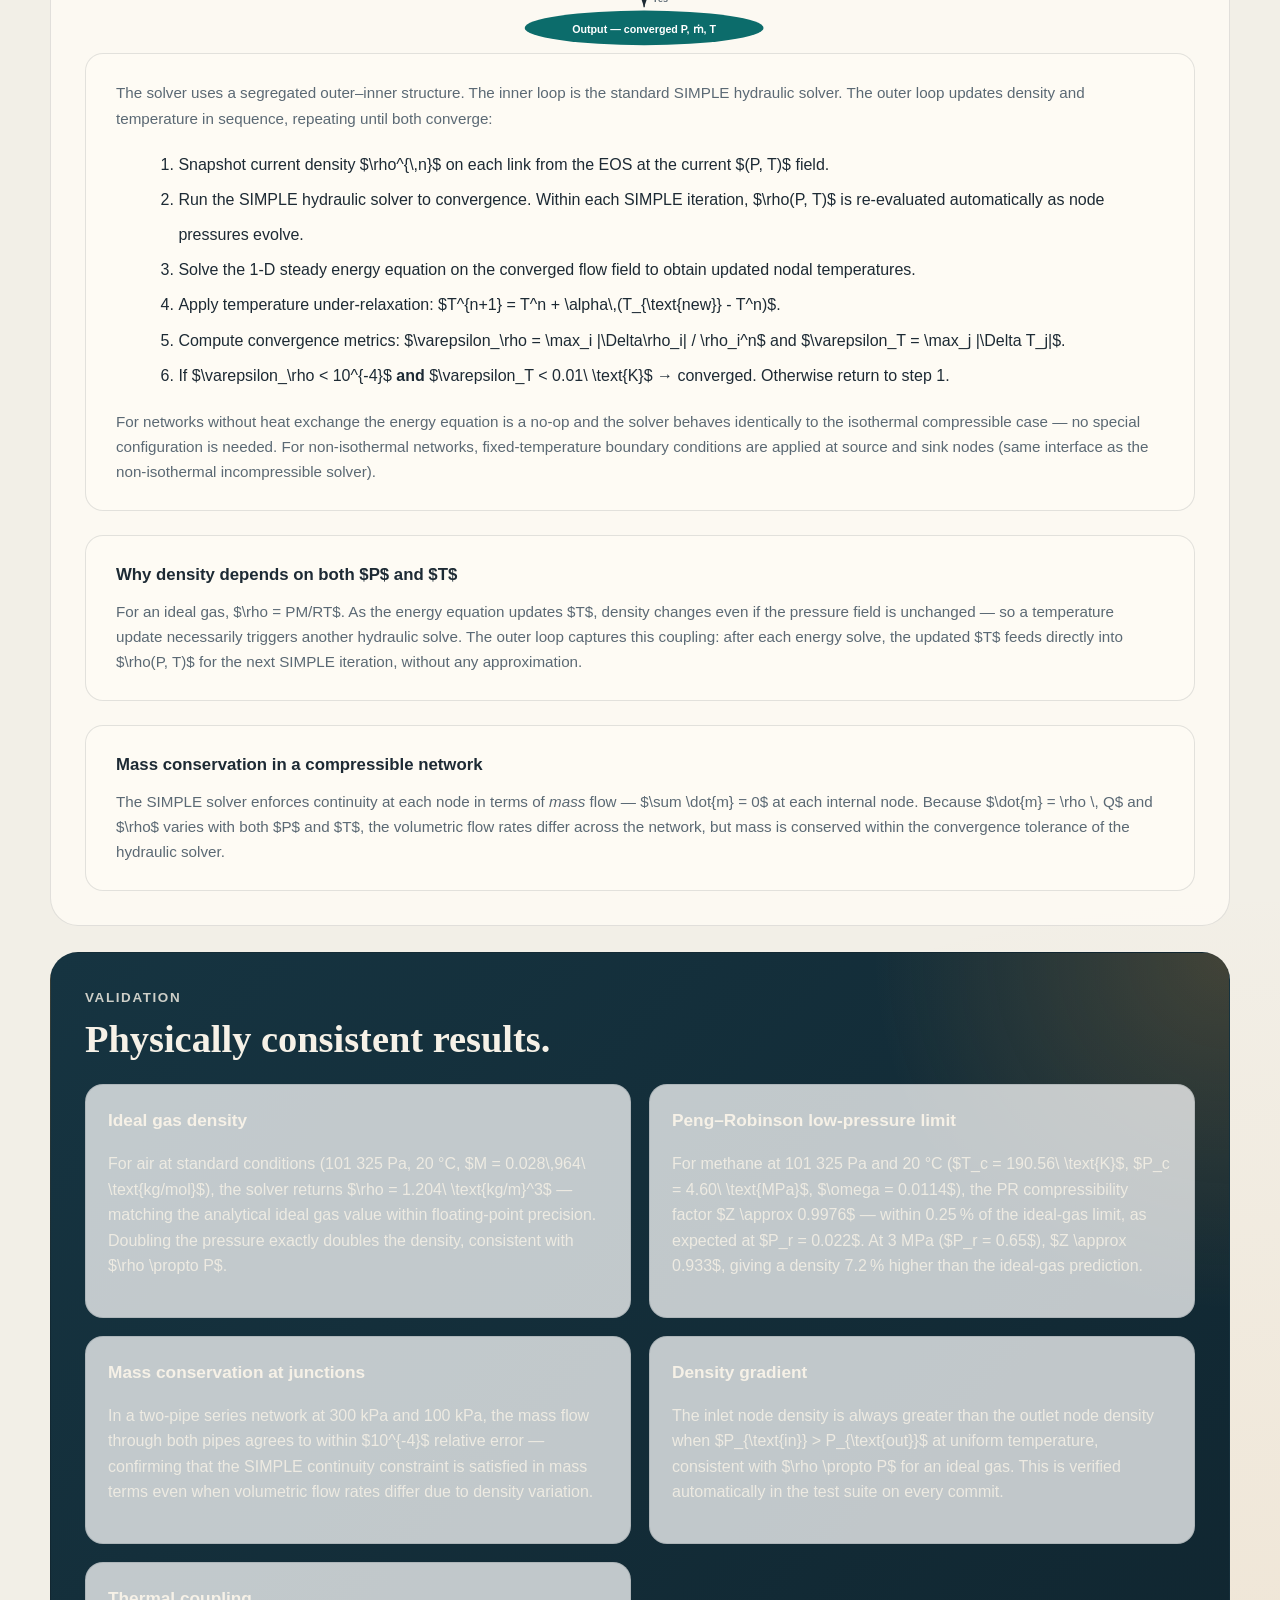
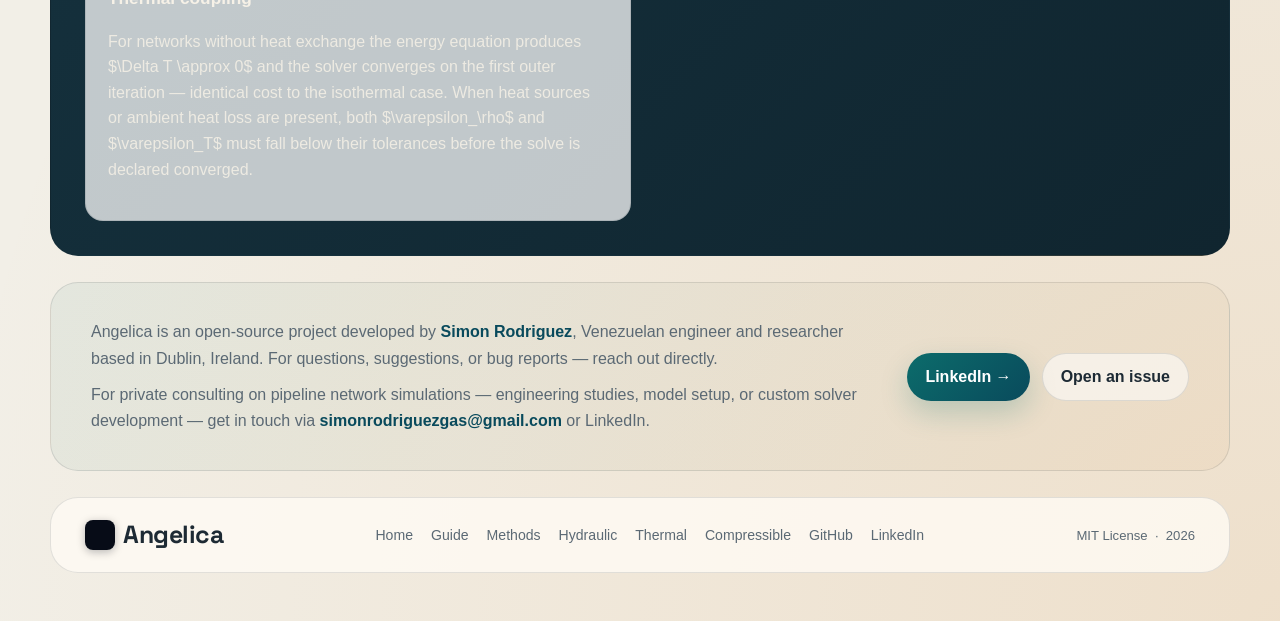
==== commit 61c3712a: "Update to v1.13.1; refresh capabilities, install command, roadmap and guide tutorial list" ====
--- a/compressible.html
+++ b/compressible.html
@@ -91,8 +91,8 @@
               <h3>Not valid for</h3>
               <p><strong>Two-phase flow</strong> or conditions near the critical
                 point where the EOS may return non-physical roots.
-                Transient flow and compositional (multi-component) mixtures
-                are planned for future releases.</p>
+                Multi-component mixtures and two-phase flow are handled by the
+                compositional and black-oil solvers; transient flow is planned.</p>
             </article>
           </div>
         </section>
--- a/styles.css
+++ b/styles.css
@@ -478,10 +478,15 @@
   background: rgba(255, 255, 255, 0.05);
 }
 
+.roadmap-item.live {
+  border-color: rgba(80, 180, 120, 0.6);
+  background: linear-gradient(135deg, rgba(80, 180, 120, 0.14), rgba(255, 255, 255, 0.06));
+}
+
 .roadmap-item.current {
-  border-color: rgba(217, 143, 59, 0.75);
-  background: linear-gradient(135deg, rgba(217, 143, 59, 0.26), rgba(255, 255, 255, 0.08));
-  box-shadow: 0 16px 36px rgba(217, 143, 59, 0.16);
+  border-color: rgba(217, 143, 59, 0.85);
+  background: linear-gradient(135deg, rgba(217, 143, 59, 0.30), rgba(255, 255, 255, 0.10));
+  box-shadow: 0 16px 36px rgba(217, 143, 59, 0.20);
 }
 
 .roadmap-item.future {
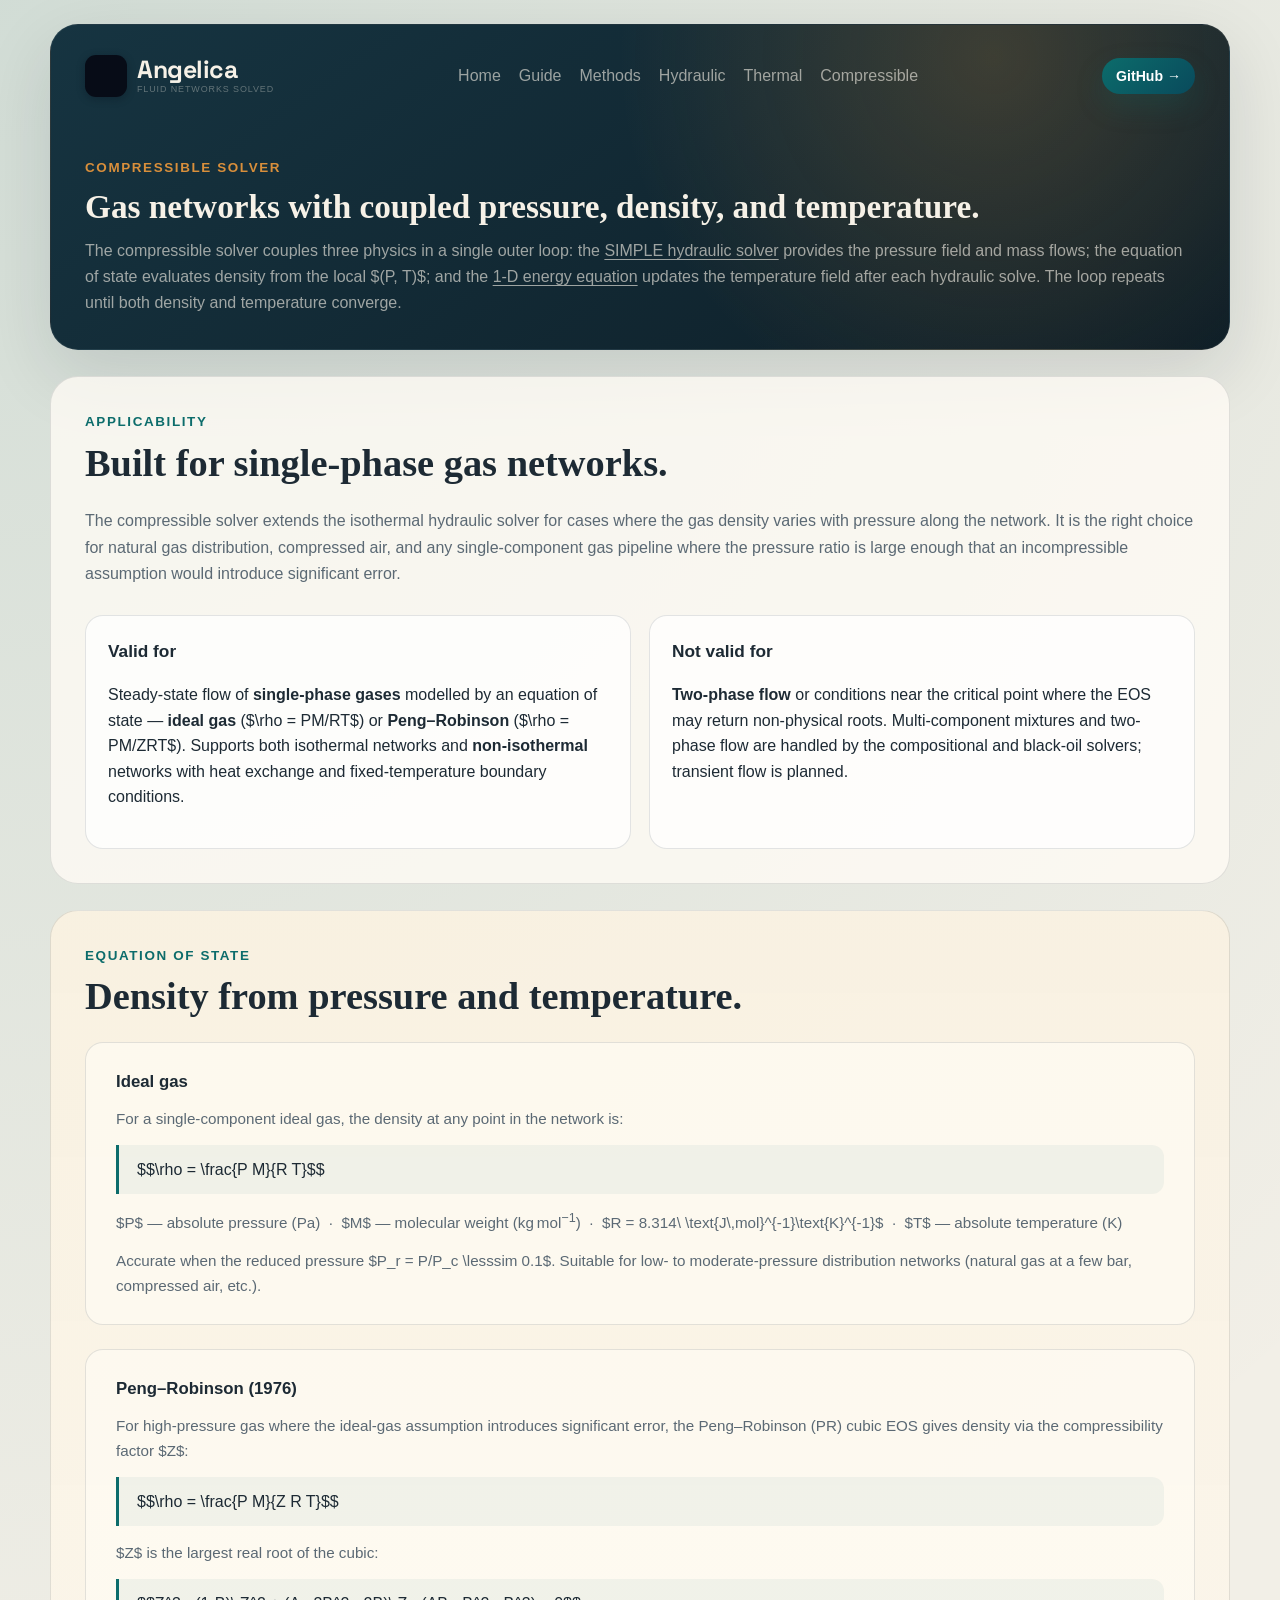
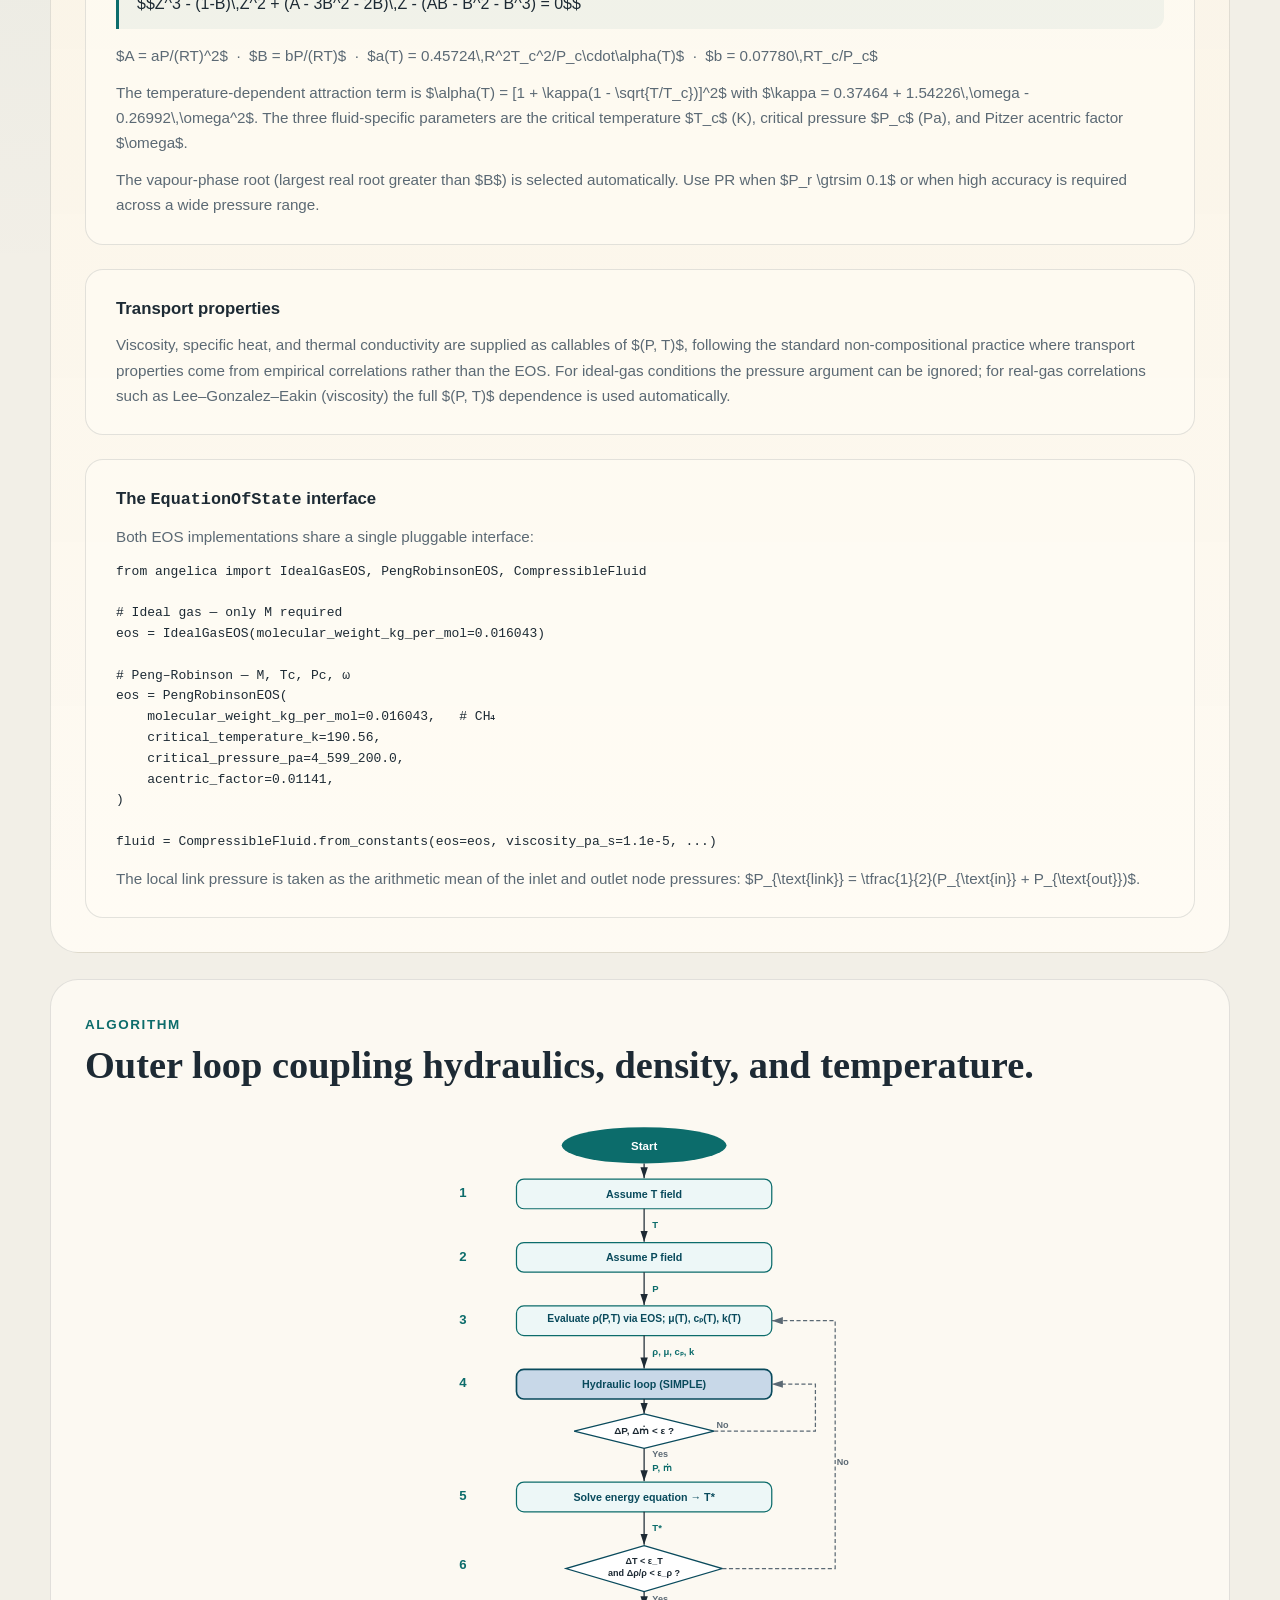
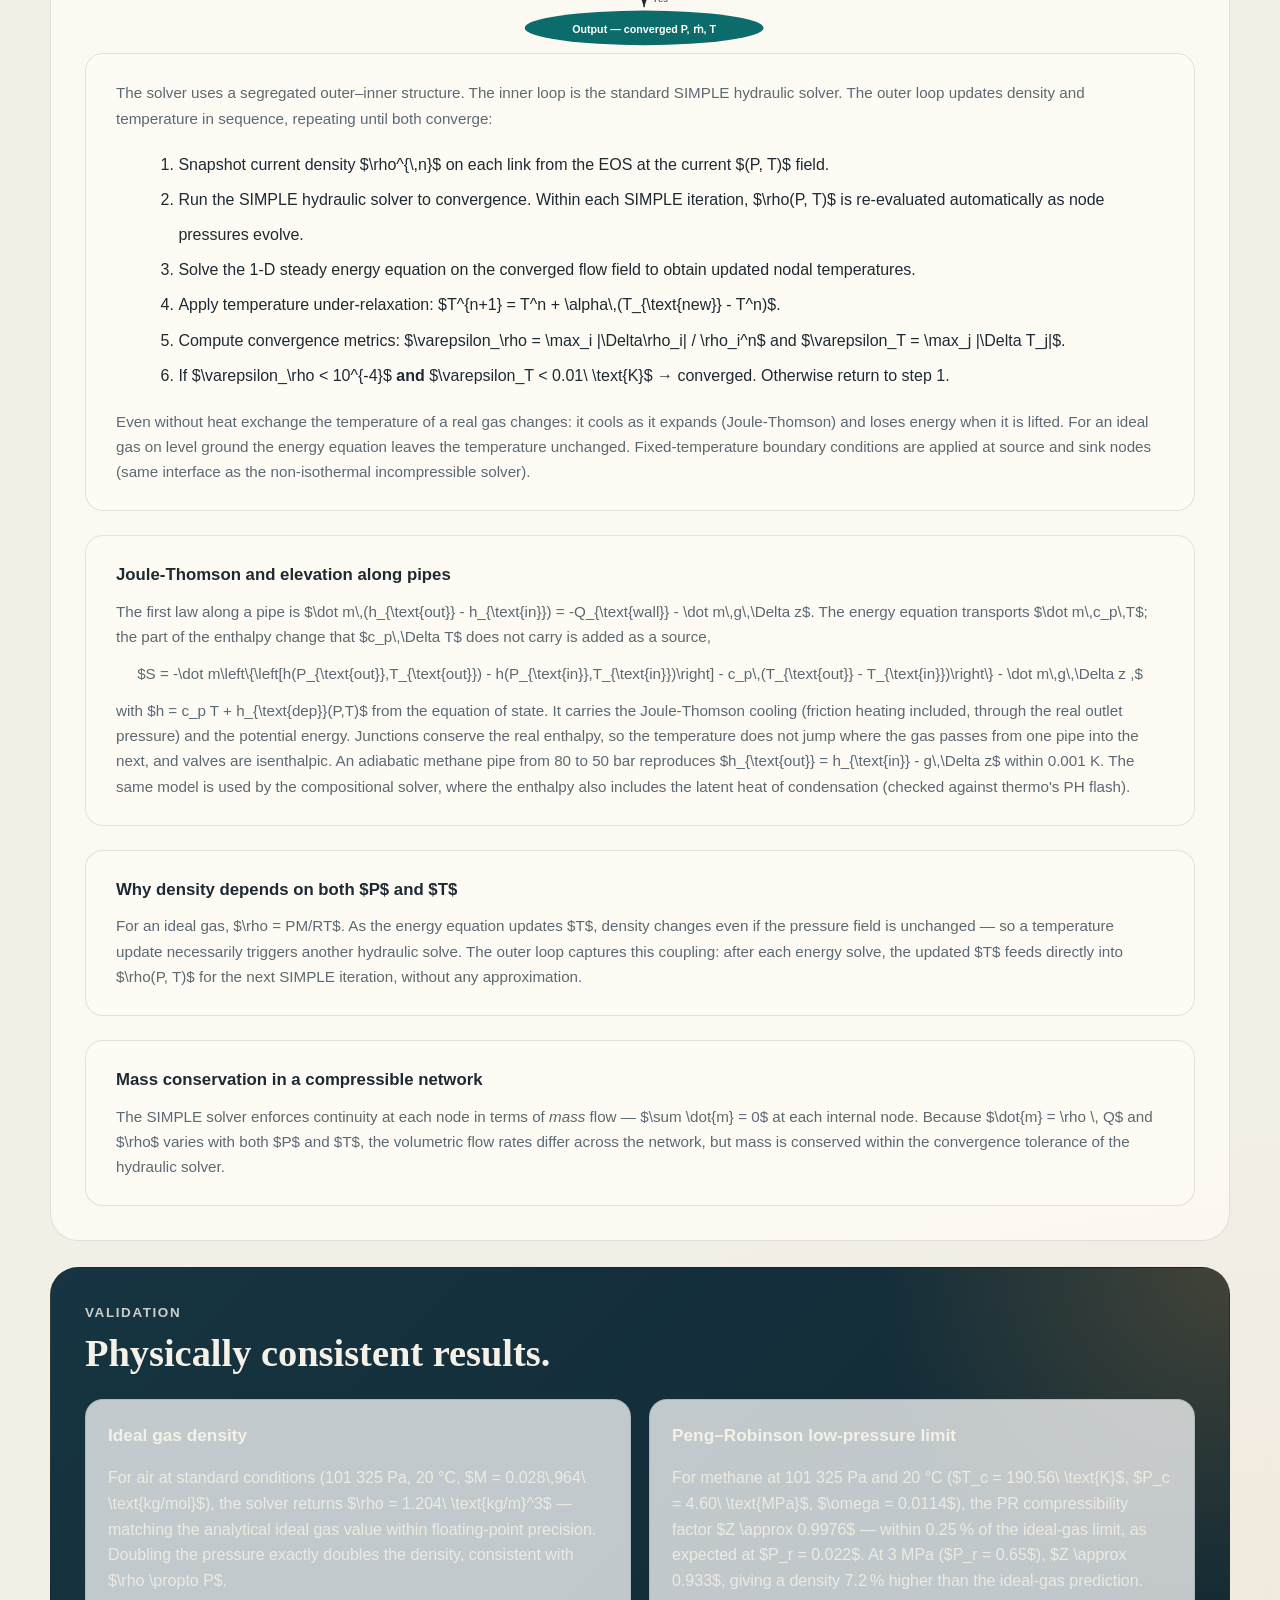
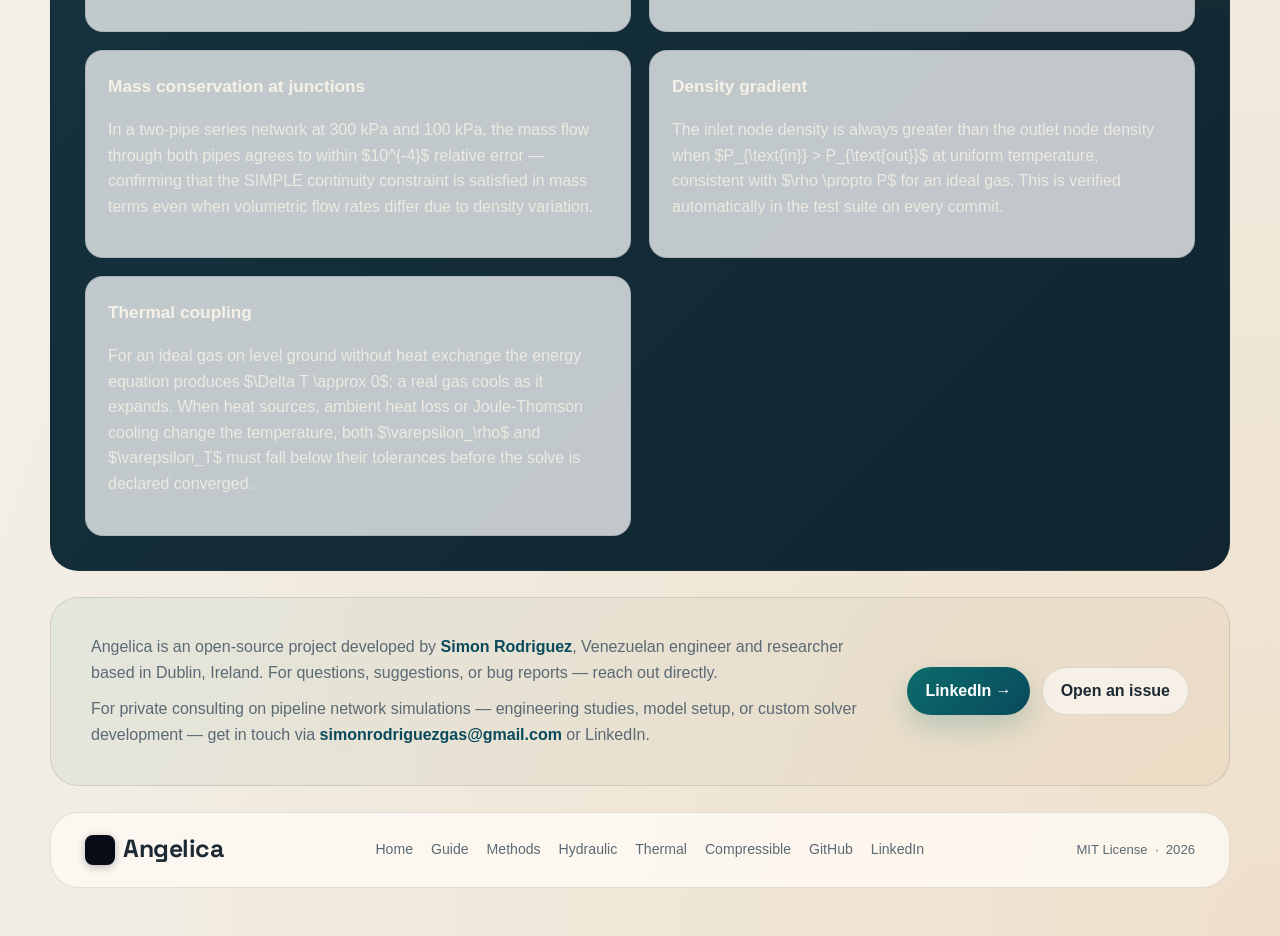
==== commit 7732caf6: "v1.18.0: Joule-Thomson and elevation along pipes" ====
--- a/compressible.html
+++ b/compressible.html
@@ -240,12 +240,35 @@
                 Otherwise return to step&nbsp;1.</li>
             </ol>
             <p>
-              For networks without heat exchange the energy equation is a no-op
-              and the solver behaves identically to the isothermal compressible
-              case — no special configuration is needed.
-              For non-isothermal networks, fixed-temperature boundary conditions
-              are applied at source and sink nodes (same interface as the
+              Even without heat exchange the temperature of a real gas changes:
+              it cools as it expands (Joule-Thomson) and loses energy when it is
+              lifted. For an ideal gas on level ground the energy equation leaves
+              the temperature unchanged.
+              Fixed-temperature boundary conditions are applied at source and
+              sink nodes (same interface as the
               <a href="thermal.html">non-isothermal incompressible solver</a>).
+            </p>
+          </div>
+
+          <div class="method-block">
+            <h3>Joule-Thomson and elevation along pipes</h3>
+            <p>
+              The first law along a pipe is $\dot m\,(h_{\text{out}} - h_{\text{in}}) = -Q_{\text{wall}} - \dot m\,g\,\Delta z$.
+              The energy equation transports $\dot m\,c_p\,T$; the part of the enthalpy change
+              that $c_p\,\Delta T$ does not carry is added as a source,
+            </p>
+            <p style="text-align:center;">
+              $S = -\dot m\left\{\left[h(P_{\text{out}},T_{\text{out}}) - h(P_{\text{in}},T_{\text{in}})\right] - c_p\,(T_{\text{out}} - T_{\text{in}})\right\} - \dot m\,g\,\Delta z ,$
+            </p>
+            <p>
+              with $h = c_p T + h_{\text{dep}}(P,T)$ from the equation of state. It carries the
+              Joule-Thomson cooling (friction heating included, through the real outlet pressure)
+              and the potential energy. Junctions conserve the real enthalpy, so the temperature
+              does not jump where the gas passes from one pipe into the next, and valves are
+              isenthalpic. An adiabatic methane pipe from 80 to 50 bar reproduces
+              $h_{\text{out}} = h_{\text{in}} - g\,\Delta z$ within 0.001 K. The same model is used by
+              the compositional solver, where the enthalpy also includes the latent heat of
+              condensation (checked against thermo's PH flash).
             </p>
           </div>
 
@@ -327,10 +350,10 @@
             <article class="info-card">
               <h3>Thermal coupling</h3>
               <p>
-                For networks without heat exchange the energy equation
-                produces $\Delta T \approx 0$ and the solver converges on the
-                first outer iteration — identical cost to the isothermal case.
-                When heat sources or ambient heat loss are present, both
+                For an ideal gas on level ground without heat exchange the
+                energy equation produces $\Delta T \approx 0$; a real gas cools
+                as it expands. When heat sources, ambient heat loss or
+                Joule-Thomson cooling change the temperature, both
                 $\varepsilon_\rho$ and $\varepsilon_T$ must fall below their
                 tolerances before the solve is declared converged.
               </p>
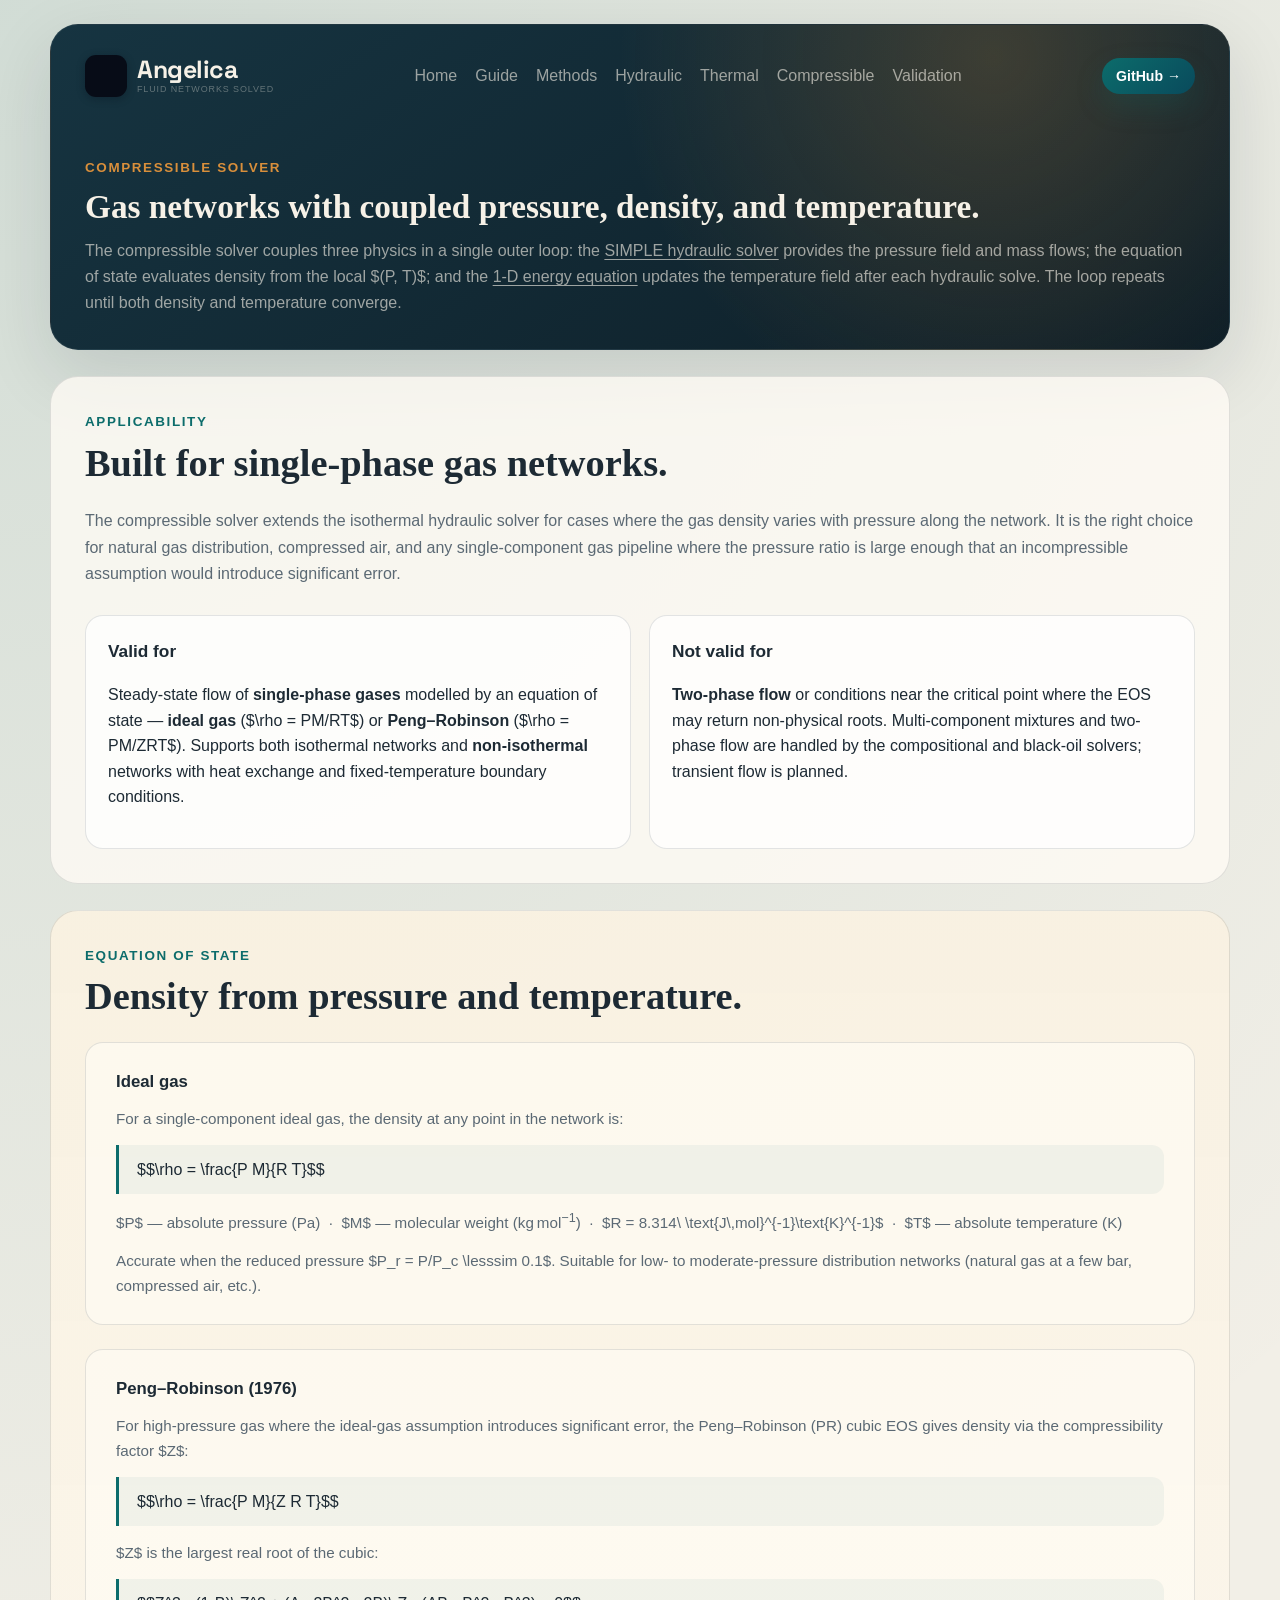
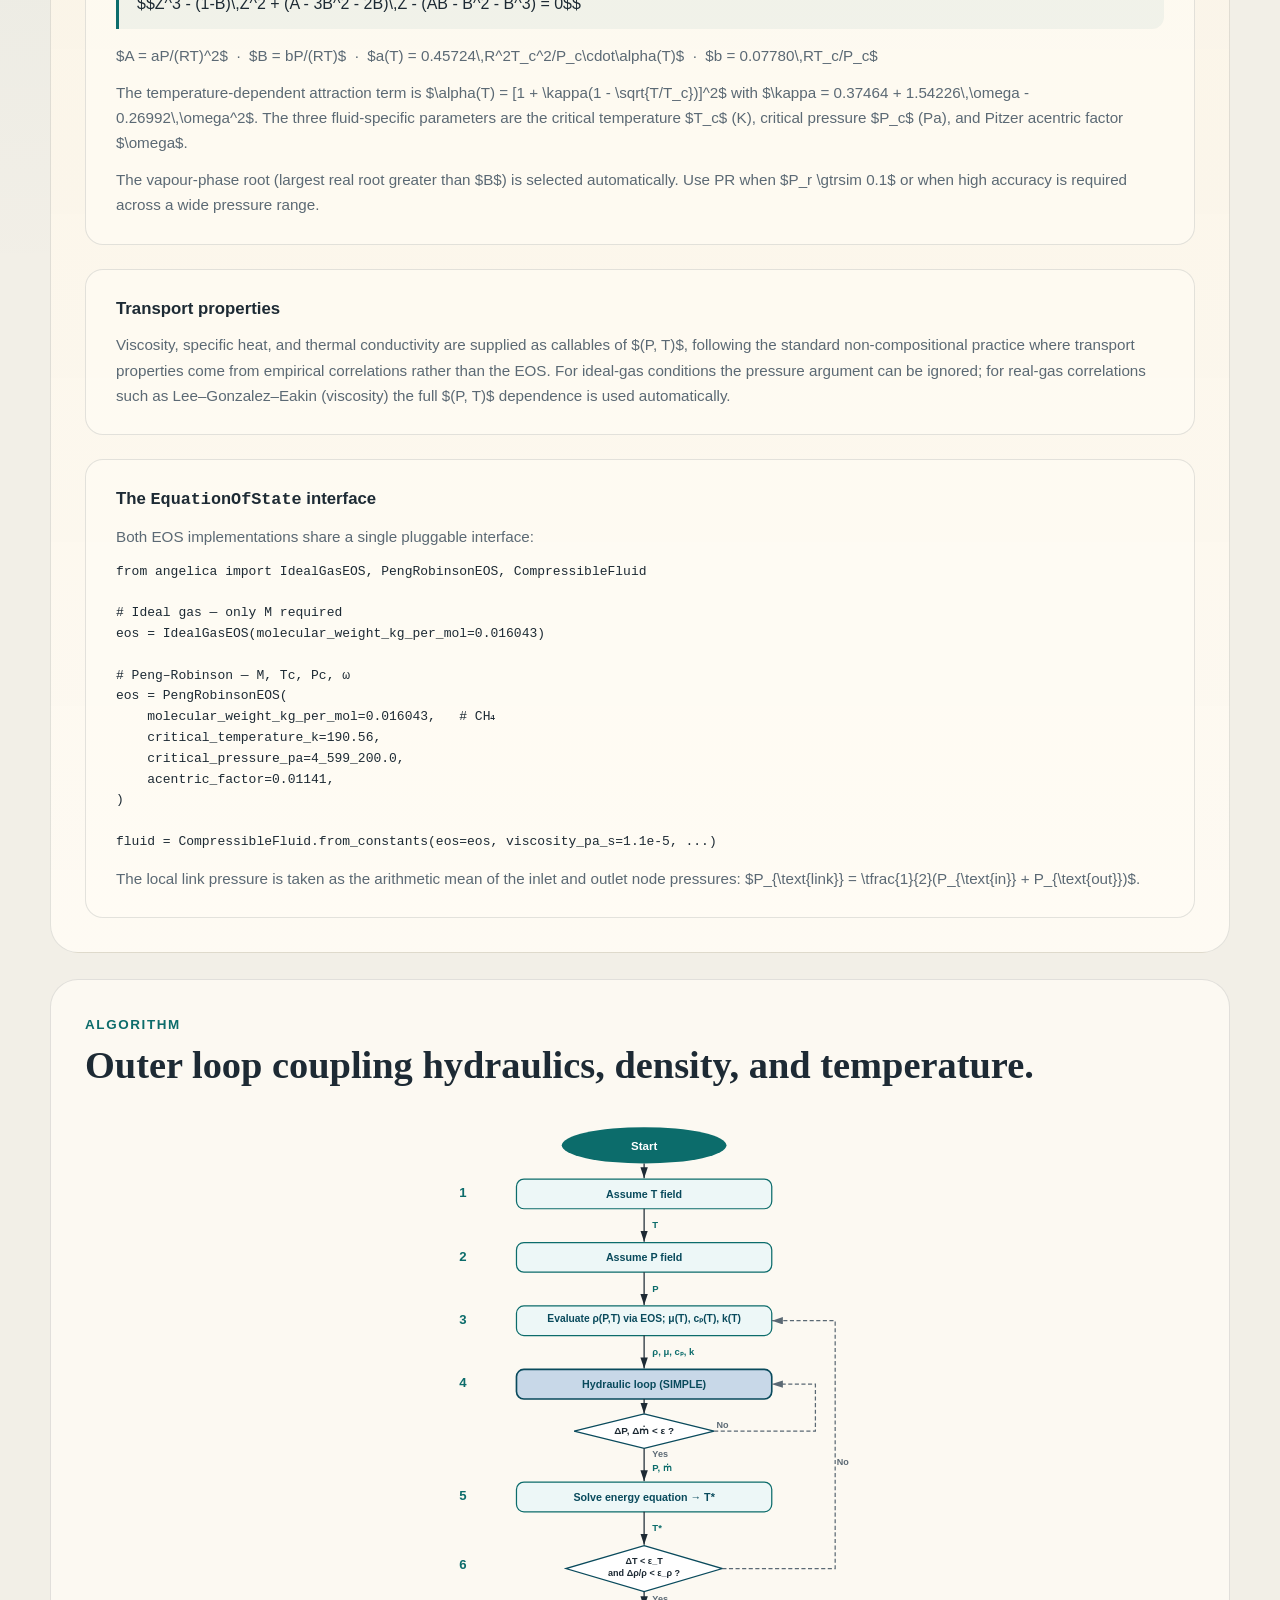
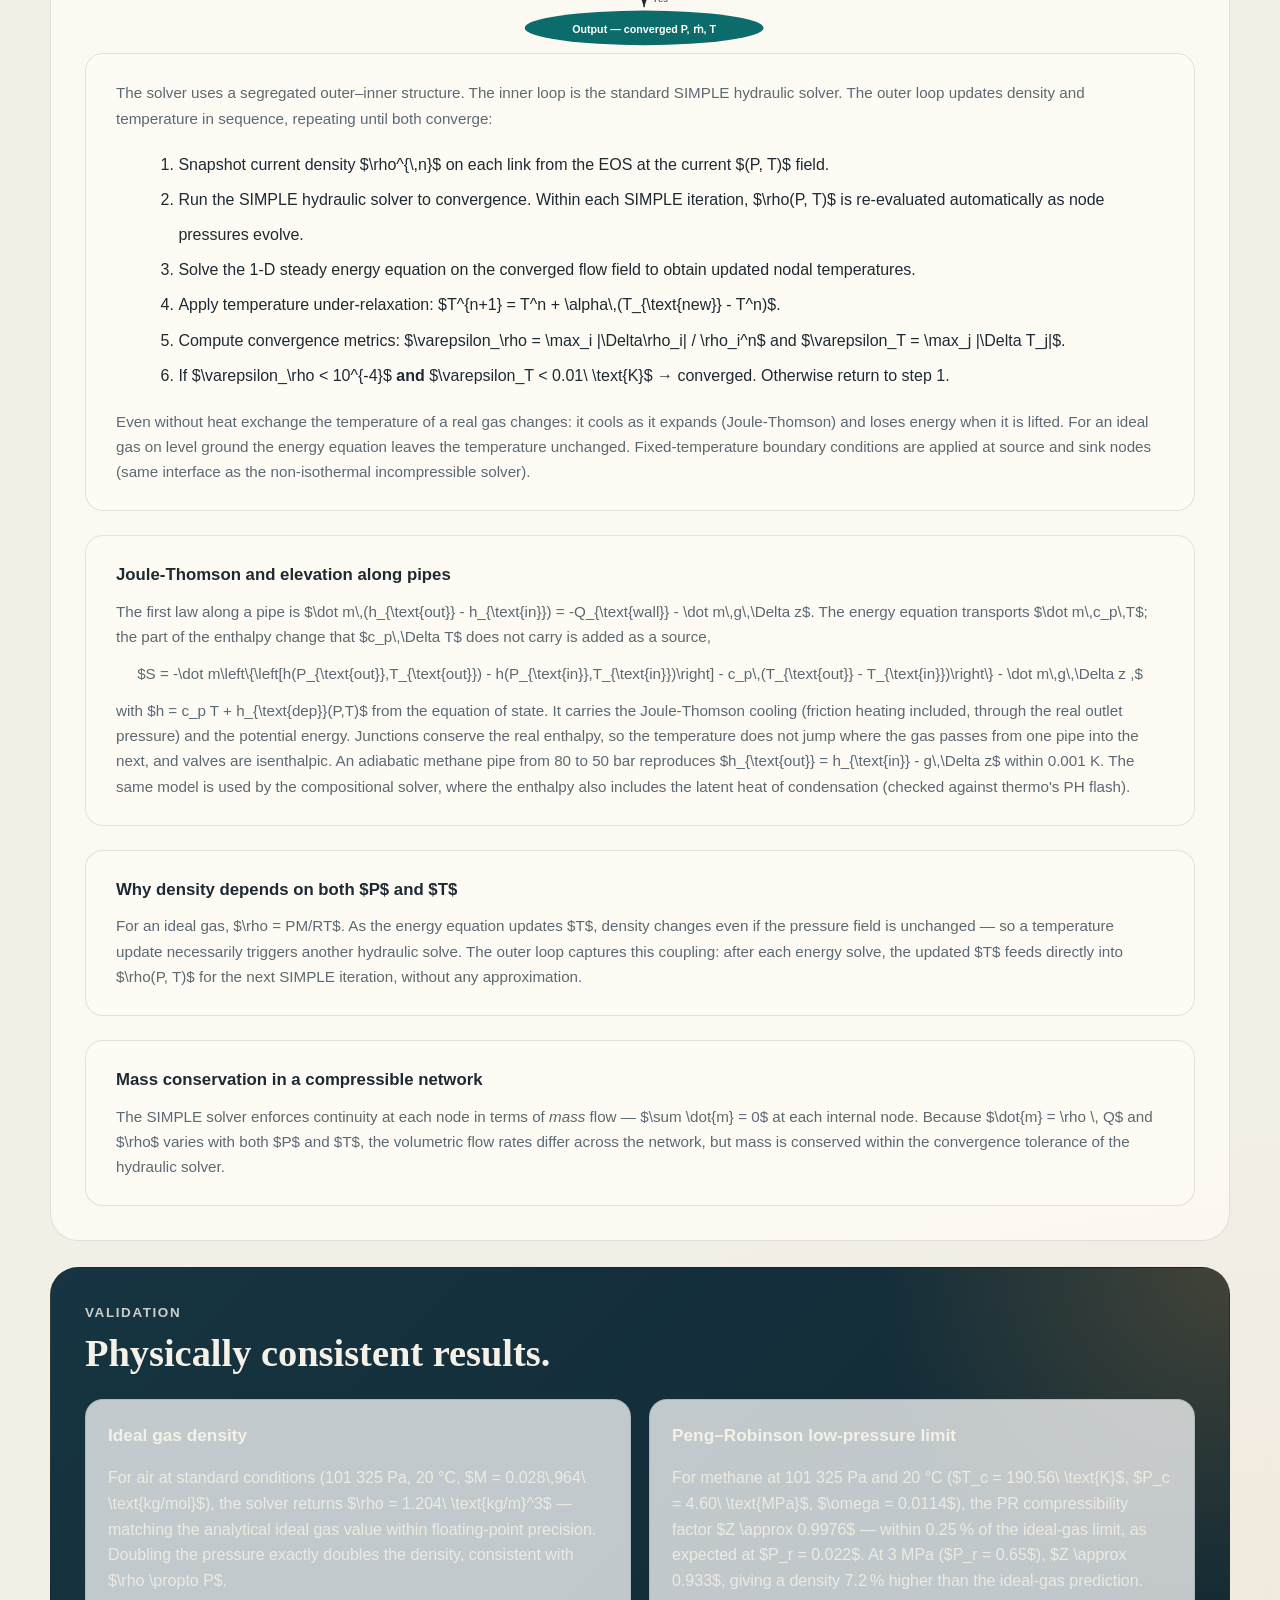
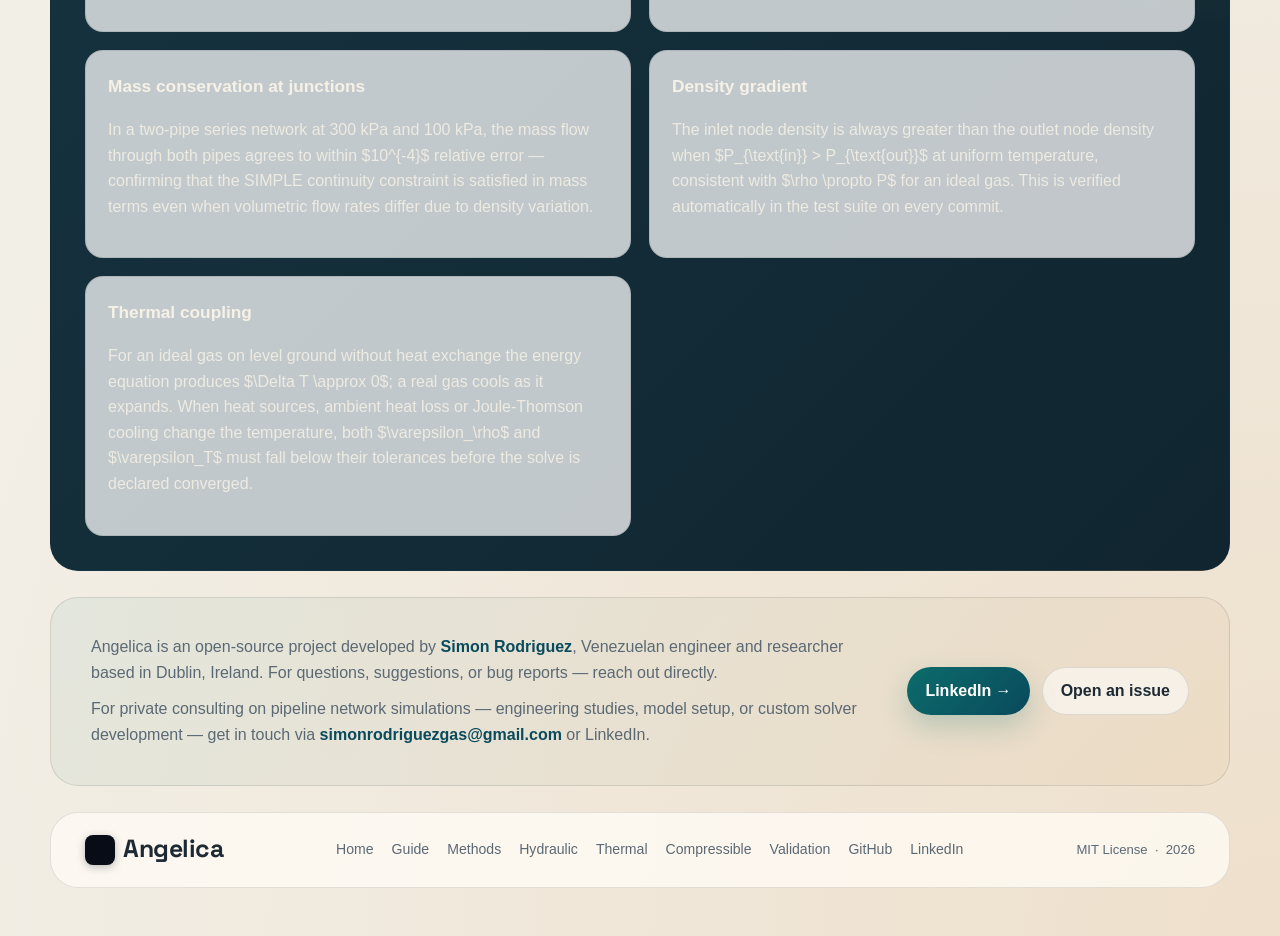
==== commit dd2ade31: "Angelica 1.39.0: validation page; corrected benchmark claims" ====
--- a/compressible.html
+++ b/compressible.html
@@ -43,6 +43,7 @@
             <a href="hydraulic.html">Hydraulic</a>
             <a href="thermal.html">Thermal</a>
             <a href="compressible.html">Compressible</a>
+            <a href="validation.html">Validation</a>
           </div>
           <a class="button primary small" href="https://github.com/ScimonCFD/Angelica" target="_blank" rel="noreferrer">GitHub &rarr;</a>
         </nav>
@@ -400,6 +401,7 @@
           <a href="hydraulic.html">Hydraulic</a>
           <a href="thermal.html">Thermal</a>
           <a href="compressible.html">Compressible</a>
+            <a href="validation.html">Validation</a>
           <a href="https://github.com/ScimonCFD/Angelica" target="_blank" rel="noreferrer">GitHub</a>
           <a href="https://www.linkedin.com/in/simonrodriguezl" target="_blank" rel="noreferrer">LinkedIn</a>
         </nav>
